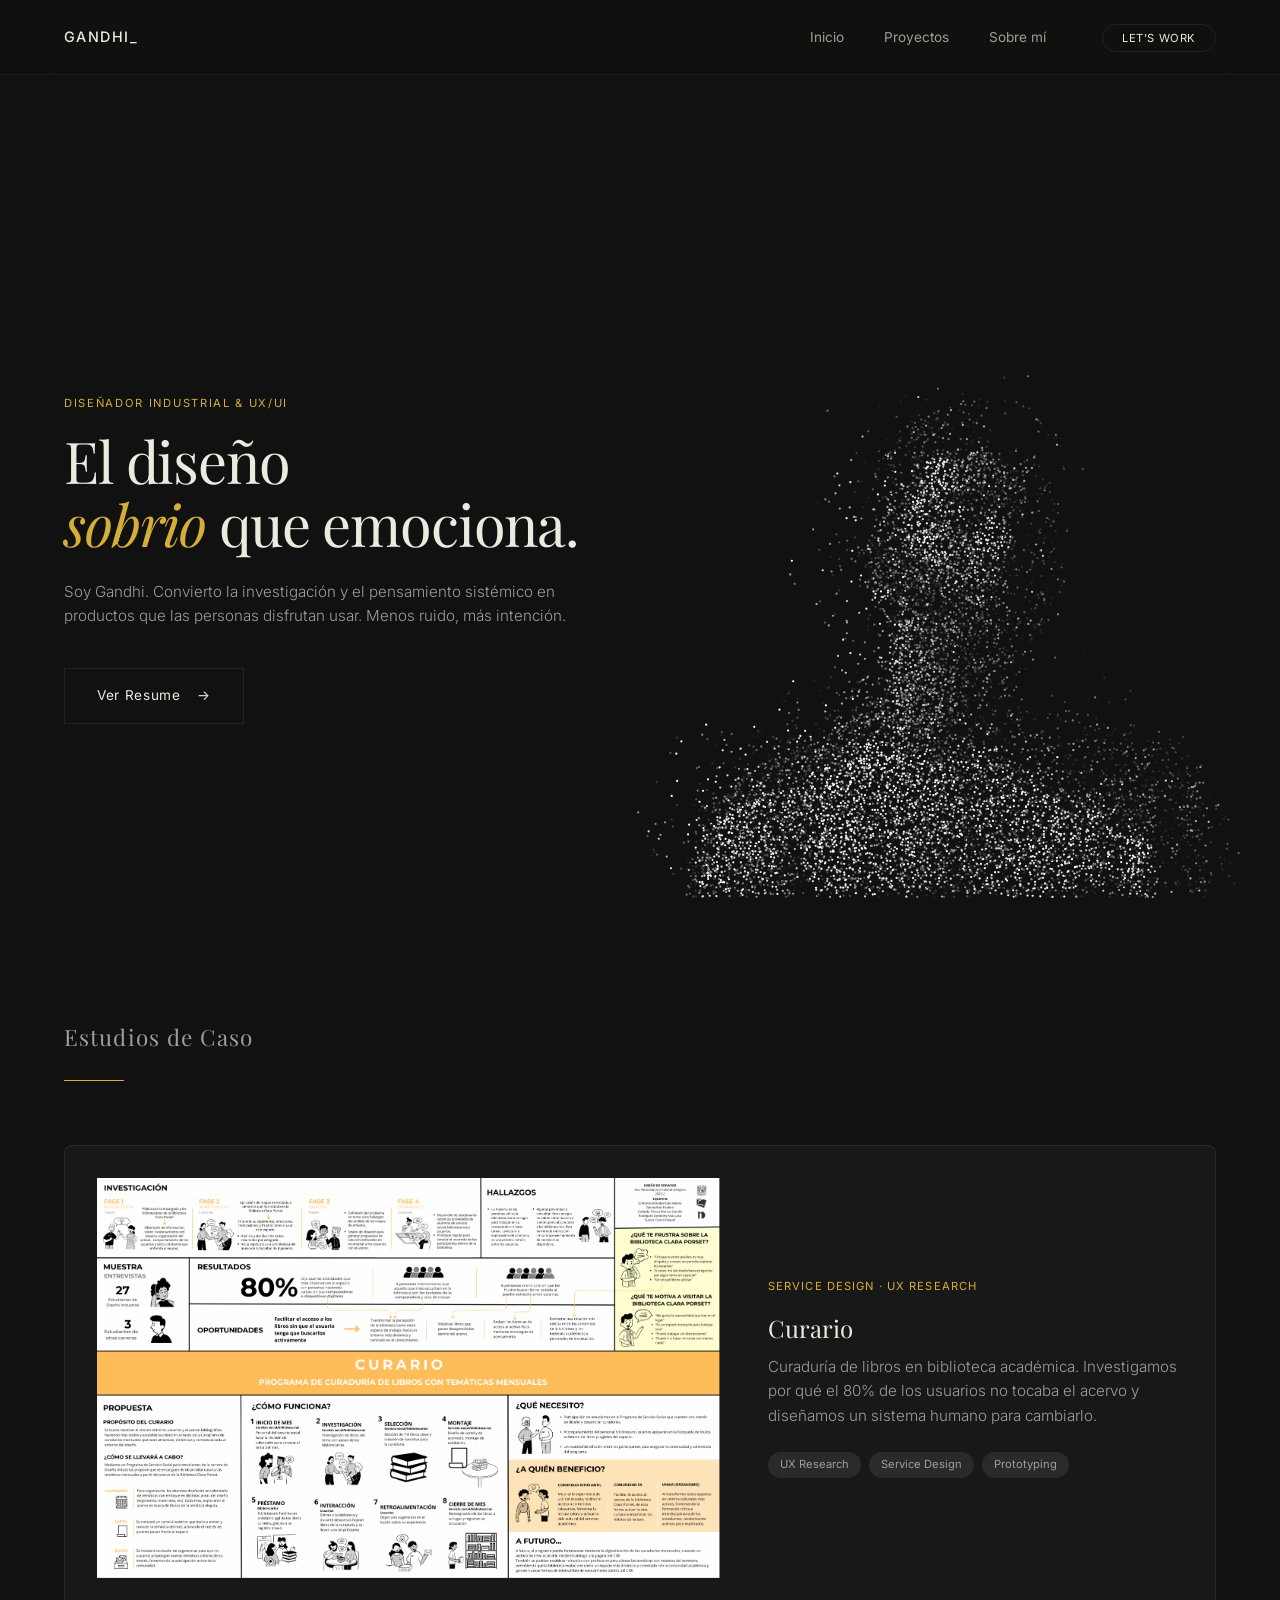
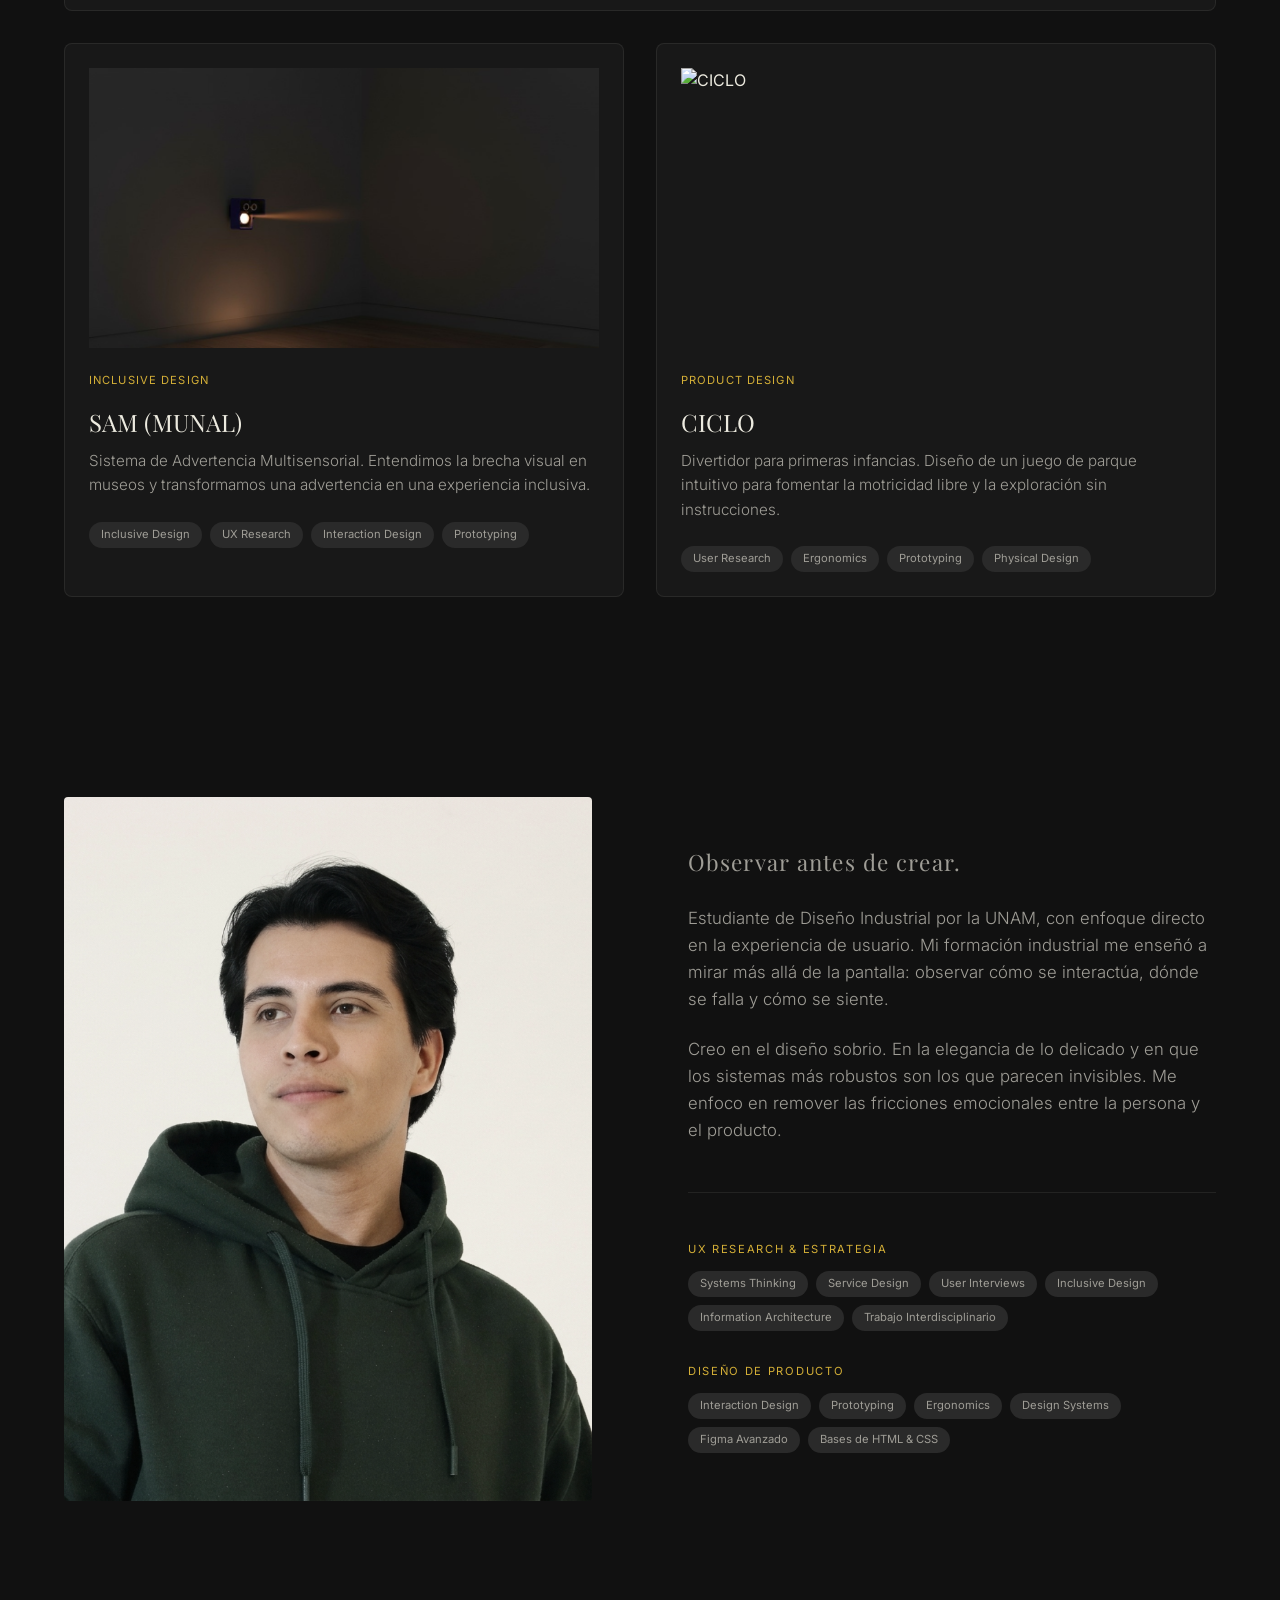
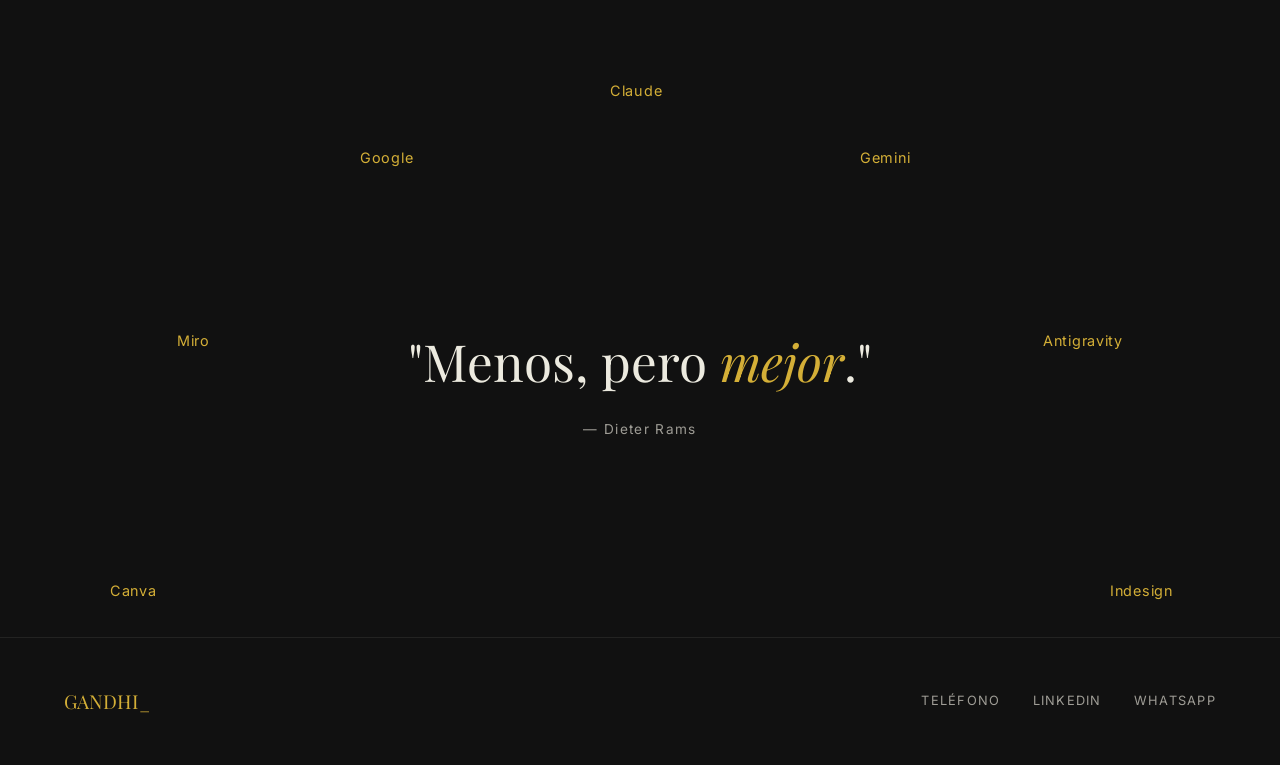
==== index.html @ 4d757a03 "Add files via upload" ====
<!DOCTYPE html>
<html lang="es">
<head>
  <meta charset="UTF-8">
  <meta name="viewport" content="width=device-width, initial-scale=1.0">
  <link rel="icon" type="image/svg+xml" href="data:image/svg+xml,%3Csvg xmlns='http://www.w3.org/2000/svg' viewBox='0 0 100 100'%3E%3Crect width='100' height='100' fill='%23111111' rx='20'/%3E%3Ctext y='70' x='50' font-family='Georgia, serif' font-size='60' font-weight='bold' fill='%23C1A066' text-anchor='middle'%3EG%3C/text%3E%3C/svg%3E">
  <title>Gandhi | UX/UI Designer</title>
  
  <!-- Tipografías: Playfair Display e Inter -->
  <link rel="preconnect" href="https://fonts.googleapis.com">
  <link rel="preconnect" href="https://fonts.gstatic.com" crossorigin>
  <link href="https://fonts.googleapis.com/css2?family=Inter:wght@300;400;500&family=Playfair+Display:ital,wght@0,400;0,600;1,400;1,600&display=swap" rel="stylesheet">
  
  <!-- Iconografías para Orbital (CDN) -->
  <link rel="stylesheet" href="https://cdn.jsdelivr.net/gh/devicons/devicon@latest/devicon.min.css">
  <link href='https://unpkg.com/boxicons@2.1.4/css/boxicons.min.css' rel='stylesheet'>
  
  <link rel="stylesheet" href="style.css">
</head>
<body>

  <!-- NAVBAR GLASSMORPHISM -->
  <nav class="glass-nav observer-item fade-in">
    <a href="#" class="logo">GANDHI_</a>
    <div class="menu-toggle" id="mobile-menu">
      <span class="bar"></span>
      <span class="bar"></span>
      <span class="bar"></span>
    </div>
    <ul class="nav-links">
      <li><a href="#inicio">Inicio</a></li>
      <li><a href="#proyectos">Proyectos</a></li>
      <li><a href="#sobre-mi">Sobre mí</a></li>
      <li><a href="contacto.html" class="nav-cta">Let's Work</a></li>
    </ul>
  </nav>

  <!-- HERO SECTION -->
  <section id="inicio" class="hero section-padding">
    <div class="hero-content observer-item fade-in-up">
      <span class="eyebrow">DISEÑADOR INDUSTRIAL & UX/UI</span>
      <h1 class="serif-title">El diseño <br><span class="italic">sobrio</span> que emociona.</h1>
      <p class="hero-desc">Soy Gandhi. Convierto la investigación y el pensamiento sistémico en productos que las personas disfrutan usar. Menos ruido, más intención.</p>
      <a href="https://drive.google.com/file/d/1Mp7B-TnfG2ky7iY8S44y3z_m2OsTeANK/view?usp=sharing" target="_blank" class="btn-elegant">
        Ver Resume
        <span class="arrow">→</span>
      </a>
    </div>
    <canvas id="particle-canvas" class="portrait-real" data-src="img/hero-portrait.png" aria-label="Retrato Interactivo Gandhi"></canvas>
    <div class="hero-image observer-item fade-in">
      <!-- Reservamos el espacio para el layout, pero el canvas ahora es absoluto -->
    </div>
  </section>

  <!-- PROYECTOS SECTION -->
  <section id="proyectos" class="proyectos section-padding">
    <div class="section-header observer-item fade-in-up">
      <h2 class="serif-subtitle">Estudios de Caso</h2>
      <div class="line-divider"></div>
    </div>
    
    <div class="grid">
      <!-- CURARIO -->
      <a href="curario.html" class="card card-featured observer-item fade-in-up">
        <div class="card-image">
          <img src="img/Curario.png" alt="Curario">
        </div>
        <div class="card-content">
          <span class="card-category">Service Design · UX Research</span>
          <h3 class="serif-card-title">Curario</h3>
          <p>Curaduría de libros en biblioteca académica. Investigamos por qué el 80% de los usuarios no tocaba el acervo y diseñamos un sistema humano para cambiarlo.</p>
          <div class="tags">
            <span class="tag">UX Research</span>
            <span class="tag">Service Design</span>
            <span class="tag">Prototyping</span>
          </div>
        </div>
      </a>

      <!-- SAM -->
      <a href="sam.html" class="card observer-item fade-in-up">
        <div class="card-image">
          <img src="img/SAM.jpg" alt="SAM">
        </div>
        <div class="card-content">
          <span class="card-category">Inclusive Design</span>
          <h3 class="serif-card-title">SAM (MUNAL)</h3>
          <p>Sistema de Advertencia Multisensorial. Entendimos la brecha visual en museos y transformamos una advertencia en una experiencia inclusiva.</p>
          <div class="tags">
            <span class="tag">Inclusive Design</span>
            <span class="tag">UX Research</span>
            <span class="tag">Interaction Design</span>
            <span class="tag">Prototyping</span>
          </div>
        </div>
      </a>

      <!-- CICLO -->
      <a href="ciclo.html" class="card observer-item fade-in-up">
        <div class="card-image">
          <img src="img/Ciclo.jpg" alt="CICLO">
        </div>
        <div class="card-content">
          <span class="card-category">Product Design </span>
          <h3 class="serif-card-title">CICLO</h3>
          <p>Divertidor para primeras infancias. Diseño de un juego de parque intuitivo para fomentar la motricidad libre y la exploración sin instrucciones.</p>
          <div class="tags">
            <span class="tag">User Research</span>
            <span class="tag">Ergonomics</span>
            <span class="tag">Prototyping</span>
            <span class="tag">Physical Design</span>
          </div>
        </div>
      </a>
    </div>
  </section>

  <!-- SOBRE MÍ SECTION -->
  <section id="sobre-mi" class="sobre-mi section-padding">
    <div class="sobre-mi-inner">
      <div class="sobre-mi-image observer-item fade-in">
        <img src="img/Gandhi-About.png" alt="Gandhi" class="portrait-about">
      </div>
      <div class="sobre-mi-content observer-item fade-in-up">
        <h2 class="serif-subtitle">Observar antes de crear.</h2>
        <p>Estudiante de Diseño Industrial por la UNAM, con enfoque directo en la experiencia de usuario. Mi formación industrial me enseñó a mirar más allá de la pantalla: observar cómo se interactúa, dónde se falla y cómo se siente.</p>
        <p>Creo en el diseño sobrio. En la elegancia de lo delicado y en que los sistemas más robustos son los que parecen invisibles. Me enfoco en remover las fricciones emocionales entre la persona y el producto.</p>
        
        <div class="skills-grid">
          <div class="skill-category">
            <span class="eyebrow">UX Research & Estrategia</span>
            <div class="sobre-mi-tags">
              <span class="tag">Systems Thinking</span>
              <span class="tag">Service Design</span>
              <span class="tag">User Interviews</span>
              <span class="tag">Inclusive Design</span>
              <span class="tag">Information Architecture</span>
              <span class="tag">Trabajo Interdisciplinario</span>
            </div>
          </div>
          <div class="skill-category">
            <span class="eyebrow">Diseño de Producto</span>
            <div class="sobre-mi-tags">
              <span class="tag">Interaction Design</span>
              <span class="tag">Prototyping</span>
              <span class="tag">Ergonomics</span>
              <span class="tag">Design Systems</span>
              <span class="tag">Figma Avanzado</span>
              <span class="tag">Bases de HTML & CSS</span>
            </div>
          </div>
        </div>
      </div>
    </div>
  </section>

  <!-- ORBITAL & QUOTE SECTION -->
  <section class="orbital-section section-padding observer-item fade-in">
    <div class="orbital-container">
      <h2 class="serif-quote">"Menos, pero <span class="italic">mejor</span>."</h2>
      <span class="quote-author">— Dieter Rams</span>
      
      <!-- Icons Orbiting (Símbolos minimalistas) -->
      <!-- Floating Skills -->
      <div class="orbit">
        <div class="software-icon icon-1"><span>Indesign</span></div>
        <div class="software-icon icon-2"><span>Photoshop</span></div>
        <div class="software-icon icon-3"><span>Illustrator</span></div>
        <div class="software-icon icon-4"><span>Solidworks</span></div>
        <div class="software-icon icon-5"><span>Figma</span></div>
        <div class="software-icon icon-6"><span>FigJam</span></div>
        <div class="software-icon icon-7"><span>Canva</span></div>
        <div class="software-icon icon-8"><span>Miro</span></div>
        <div class="software-icon icon-9"><span>Google</span></div>
        <div class="software-icon icon-10"><span>Claude</span></div>
        <div class="software-icon icon-11"><span>Gemini</span></div>
        <div class="software-icon icon-12"><span>Antigravity</span></div>
      </div>
    </div>
  </section>

  <!-- FOOTER -->
  <footer>
    <div class="footer-inner">
      <div class="footer-brand">GANDHI_</div>
      <div class="footer-links">
        <a href="tel:+527777161443">Teléfono</a>
        <a href="https://www.linkedin.com/in/gandhi-gallardo" target="_blank">LinkedIn</a>
        <a href="https://wa.me/527777161443?text=Hola" target="_blank">WhatsApp</a>
      </div>
    </div>
  </footer>

  <script src="main.js"></script>
</body>
</html>
---- style.css ----
:root {
  /* Editorial Dark/Old Money Palette */
  --bg-color: #111111; /* Grafito suave (Otro tono sugerido) para relajación visual */
  --bg-card: #181818;  /* Contraste orgánico muy bajo para tarjetas */
  --bg-nav: rgba(10, 10, 10, 0.60); /* Translucidez ajustada al nuevo fondo */
  
  --text-main: #ECEADF; /* Alabaster / Antique White */
  --text-muted: #9F9D96; /* Soft warm grey */
  --accent-gold: #D4AF37; /* Muted Champagne Gold */
  
  --border-delicate: rgba(236, 234, 223, 0.08);

  /* Typography */
  --font-serif: 'Playfair Display', serif;
  --font-sans: 'Inter', sans-serif;
}

* {
  margin: 0;
  padding: 0;
  box-sizing: border-box;
}

html {
  scroll-behavior: smooth;
}

body {
  font-family: var(--font-sans);
  background-color: var(--bg-color);
  color: var(--text-main);
  line-height: 1.6;
  -webkit-font-smoothing: antialiased;
  -moz-osx-font-smoothing: grayscale;
  overflow-x: hidden; /* Evita expansiones no deseadas en móvil */
}

/* Typography Utilities */
.serif-title {
  font-family: var(--font-serif);
  font-size: clamp(2.2rem, 4.5vw, 3.8rem); /* Texto más recatado y sutil */
  font-weight: 400;
  line-height: 1.1;
  letter-spacing: -0.02em;
}

.serif-subtitle {
  font-family: var(--font-serif);
  font-size: clamp(1rem, 2vw, 1.4rem); /* Ultra sutil para no robar atención */
  font-weight: 400;
  letter-spacing: 0.05em;
  color: var(--text-muted); /* Para hacerlo más sobrio y delicado */
  margin-bottom: 1.5rem;
}

.serif-card-title {
  font-family: var(--font-serif);
  font-size: 1.5rem;
  font-weight: 400;
  margin-bottom: 0.5rem;
}

.italic {
  font-style: italic;
  color: var(--accent-gold);
}

.eyebrow {
  display: block;
  font-family: var(--font-sans);
  font-size: 0.7rem;
  text-transform: uppercase;
  letter-spacing: 0.15em;
  color: var(--accent-gold);
  margin-bottom: 1rem;
}

/* Navbar */
.glass-nav {
  position: fixed;
  top: 0;
  width: 100%;
  padding: 1.5rem 4rem;
  display: flex;
  justify-content: space-between;
  align-items: center;
  background: rgba(17, 16, 15, 0.15); /* Aún más transparente para forzar al blur a hacer el peso visual */
  backdrop-filter: blur(36px) saturate(180%); /* Blur extremo estilo Apple Vision Glass */
  -webkit-backdrop-filter: blur(36px) saturate(180%);
  border-bottom: 1px solid rgba(255, 255, 255, 0.05); /* Borde sutil brillante tipo cristal */
  box-shadow: 0 4px 30px rgba(0, 0, 0, 0.5); /* Sombra difusa para separar el cristal del fondo */
  z-index: 1000;
  transition: all 0.3s ease;
}

.logo {
  text-decoration: none;
  color: var(--text-main);
  font-weight: 500;
  letter-spacing: 0.1em;
  font-size: 0.9rem;
}

.nav-links {
  list-style: none;
  display: flex;
  gap: 2.5rem;
  align-items: center;
}

.nav-links a {
  text-decoration: none;
  color: var(--text-muted);
  font-size: 0.85rem;
  transition: color 0.3s ease;
}

.nav-links a:hover {
  color: var(--text-main);
}

.nav-cta {
  padding: 0.4rem 1.2rem;
  border: 1px solid var(--border-delicate);
  border-radius: 100px;
  text-transform: uppercase;
  letter-spacing: 0.05em;
  font-size: 0.7rem !important;
  color: var(--text-main) !important;
  transition: all 0.3s ease;
  margin-left: 1rem;
}

.nav-cta:hover {
  background: var(--text-main);
  color: var(--bg-color) !important;
}

/* Mobile Menu Toggle */
.menu-toggle {
  display: none;
  flex-direction: column;
  cursor: pointer;
  gap: 5px;
  z-index: 1001;
}
.menu-toggle .bar {
  width: 25px;
  height: 2px;
  background-color: var(--text-main);
  transition: all 0.3s cubic-bezier(0.16, 1, 0.3, 1);
}

/* Sections */
.section-padding {
  padding: 120px 4rem 80px 4rem;
  max-width: 1400px;
  margin: 0 auto;
}

/* Hero */
.hero {
  position: relative;
  overflow: visible; /* Permitimos que las partículas "salgan" de la sección si es necesario */
  height: 100vh;
  display: flex;
  align-items: flex-end; /* Baja todo el contenido a la base de la pantalla */
  justify-content: space-between;
  gap: 4rem;
}

/* Sin haz de luz al requerirse todo en negro */

.hero-content {
  flex: 1;
  max-width: 600px;
  position: relative;
  z-index: 2;
  padding-bottom: 6rem; /* Margen para despregar el texto del piso */
}

.hero-desc {
  font-size: 0.95rem; /* Descripción más sutil */
  color: var(--text-muted);
  margin: 1.5rem 0 2.5rem 0;
  font-weight: 300;
}

.hero-image {
  flex: 1;
  position: relative;
  height: 90vh; /* 10% más grande */
  max-width: 660px; /* Incremento para mayor protagonismo */
  z-index: 2;
  align-self: flex-end; /* Anclado a la base de la pantalla */
}

.hero-image img {
  width: 100%;
  height: 100%;
  object-fit: cover;
  object-position: bottom center; /* La base de la imagen al ras del contenedor */
  border-radius: 4px;
}

.glow-effect {
  display: none; /* Destello eliminado a petición de Gandhi */
}

/* Button */
.btn-elegant {
  display: inline-flex;
  align-items: center;
  gap: 1rem;
  padding: 1rem 2rem;
  border: 1px solid var(--border-delicate);
  background: transparent;
  color: var(--text-main);
  text-decoration: none;
  font-size: 0.85rem;
  letter-spacing: 0.05em;
  transition: all 0.4s ease;
}

.btn-elegant:hover {
  border-color: var(--accent-gold);
  background: rgba(212, 175, 55, 0.05); /* very soft gold */
}

.btn-elegant .arrow {
  transition: transform 0.3s ease;
}

.btn-elegant:hover .arrow {
  transform: translateX(5px);
}

/* Image Placeholders */
.image-placeholder {
  width: 100%;
  aspect-ratio: 3/4;
  background: rgba(255, 255, 255, 0.02);
  border: 1px dashed rgba(212, 175, 55, 0.4); /* Delicate gold border */
  border-radius: 4px;
  display: flex;
  align-items: center;
  justify-content: center;
  color: var(--text-muted);
  font-size: 0.75rem;
  text-transform: uppercase;
  letter-spacing: 0.1em;
  text-align: center;
  padding: 1rem;
}

/* Portrait Image Styles & Cinematic Animation */
.portrait-real {
  position: absolute;
  top: 0;
  left: 0;
  width: 100%;
  height: 100%;
  object-fit: contain;
  border-radius: 0;
  display: block;
  mix-blend-mode: screen; /* CRÍTICO: Elimina el fondo negro */
  z-index: 1; /* Por detrás del texto (hero-content tiene z-index 2) */
  pointer-events: auto; /* Para que siga recibiendo el mouse */
}

@keyframes portraitBreathe {
  0% { transform: scale(1); filter: contrast(1) brightness(1); }
  100% { transform: scale(1.03); filter: contrast(1.05) brightness(0.95); }
}

/* Projects */
.section-header {
  margin-bottom: 4rem;
}

.line-divider {
  width: 60px;
  height: 1px;
  background: var(--accent-gold);
  margin-top: 1rem;
}

.grid {
  display: grid;
  grid-template-columns: repeat(2, 1fr);
  gap: 2rem;
}

.card {
  text-decoration: none;
  color: inherit;
  background: var(--bg-card);
  border: 1px solid var(--border-delicate);
  border-radius: 8px; /* Esquinas sutilmente redondeadas */
  padding: 1.5rem;
  transition: all 0.5s cubic-bezier(0.16, 1, 0.3, 1);
  display: flex;
  flex-direction: column;
}

.card:hover {
  transform: translateY(-8px);
  border-color: rgba(236, 234, 223, 0.2);
  box-shadow: 0 20px 40px rgba(0, 0, 0, 0.4);
}

.card-featured {
  grid-column: 1 / -1;
  flex-direction: row;
  align-items: center;
  gap: 3rem;
  padding: 2rem;
}

.card-image {
  width: 100%;
  height: 280px;
  overflow: hidden;
}

.card-featured .card-image {
  width: 60%;
  height: 400px;
}

.card-image img {
  width: 100%;
  height: 100%;
  object-fit: cover;
  transition: transform 0.8s ease;
}

.card:hover .card-image img {
  transform: scale(1.05);
}

.card-content {
  padding-top: 1.5rem;
}

.card-featured .card-content {
  padding-top: 0;
  width: 40%;
}

.card-category {
  font-size: 0.7rem;
  text-transform: uppercase;
  letter-spacing: 0.1em;
  color: var(--accent-gold); /* Título superior en amarillo */
  display: block;
  margin-bottom: 0.8rem;
}

.card-content p {
  color: var(--text-muted);
  font-size: 0.95rem;
  margin-bottom: 1.5rem;
  font-weight: 300;
}

.tags {
  display: flex;
  flex-wrap: wrap; /* CRÍTICO: Permite que las etiquetas se apilen si no caben en la pantalla de celular */
  gap: 0.5rem;
}

.tag {
  font-size: 0.7rem;
  padding: 4px 12px;
  background-color: #2a2a2a;
  color: #9F9D96;
  border-radius: 20px;
  border: none;
}

/* About me */
.sobre-mi-inner {
  display: grid;
  grid-template-columns: 1fr 1fr;
  gap: 6rem;
  align-items: center;
}

.sobre-mi-image {
  aspect-ratio: 3/4;
  overflow: hidden;
  border-radius: 4px;
}

.sobre-mi-image img {
  width: 100%;
  height: 100%;
  object-fit: cover;
  filter: grayscale(30%);
}

.sobre-mi-content p {
  color: var(--text-muted);
  font-size: 1.05rem;
  margin-bottom: 1.5rem;
  font-weight: 300;
}

.skills-grid {
  display: grid;
  grid-template-columns: 1fr;
  gap: 2rem;
  margin-top: 3rem;
  padding-top: 3rem;
  border-top: 1px solid var(--border-delicate);
}

/* Orbital */
.orbital-section {
  text-align: center;
  padding-top: 8rem;
  padding-bottom: 8rem; /* Recuperamos el espacio nativo */
  overflow: hidden; /* Evitamos cruces extraños extra para un look más limpio */
  position: relative;
}

.orbital-container {
  position: relative;
  height: 400px;
  display: flex;
  flex-direction: column;
  align-items: center;
  justify-content: center;
}

.serif-quote {
  font-family: var(--font-serif);
  font-size: clamp(2rem, 4vw, 3.5rem); /* Reducción táctica del tamaño de fuente */
  font-weight: 400;
  z-index: 10;
  margin-top: 9rem; /* Hundimos la frase aún más para acercarla al halo superior de la órbita */
}

.quote-author {
  font-size: 0.85rem;
  color: var(--text-muted);
  letter-spacing: 0.1em;
  margin-top: 1rem;
}

.orbit {
  position: absolute;
  top: 120%;  /* Círculo profundamente enterrado hacia abajo */
  left: 50%;
  width: 1000px; /* Tamaño expandido, radio de 500px */
  height: 1000px;
  transform: translate(-50%, -50%);
  border-radius: 50%;
  border: none; /* Quitamos la línea punteada para dar el efecto etéreo */
  animation: rotate 60s linear infinite;
  z-index: 1;
}

.software-icon {
  position: absolute;
  top: 50%;
  left: 50%;
  /* Eliminamos width, height, background y border */
  margin: -10px 0 0 -30px; /* Alineación del centro de los textos */
  display: flex;
  align-items: center;
  justify-content: center;
  font-family: var(--font-sans);
  font-size: 0.9rem; /* Letra delicada pero legible */
  font-weight: 400;
  letter-spacing: 0.05em;
  color: var(--accent-gold); /* Mantenemos el dorado "old money" */
  white-space: nowrap; /* Evita que los nombres largos se partan a dos líneas */
}

.software-icon span {
  display: block;
  animation: counter-rotate 60s linear infinite;
}

/* Position texts around circle (radio 500px) */
.icon-1 { transform: rotate(0deg) translate(500px) rotate(0deg); }
.icon-2 { transform: rotate(30deg) translate(500px) rotate(-30deg); }
.icon-3 { transform: rotate(60deg) translate(500px) rotate(-60deg); }
.icon-4 { transform: rotate(90deg) translate(500px) rotate(-90deg); }
.icon-5 { transform: rotate(120deg) translate(500px) rotate(-120deg); }
.icon-6 { transform: rotate(150deg) translate(500px) rotate(-150deg); }
.icon-7 { transform: rotate(180deg) translate(500px) rotate(-180deg); }
.icon-8 { transform: rotate(210deg) translate(500px) rotate(-210deg); }
.icon-9 { transform: rotate(240deg) translate(500px) rotate(-240deg); }
.icon-10 { transform: rotate(270deg) translate(500px) rotate(-270deg); }
.icon-11 { transform: rotate(300deg) translate(500px) rotate(-300deg); }
.icon-12 { transform: rotate(330deg) translate(500px) rotate(-330deg); }

@keyframes rotate {
  100% { transform: translate(-50%, -50%) rotate(360deg); }
}

@keyframes counter-rotate {
  100% { transform: rotate(-360deg); }
}

/* Footer */
footer {
  position: relative;
  z-index: 10;
  background: var(--bg-color); /* Fondo sólido asegurado para opacar la parte inferior de la órbita */
  border-top: 1px solid var(--border-delicate);
  padding: 3rem 4rem;
}

.footer-inner {
  display: flex;
  justify-content: space-between;
  align-items: center;
  max-width: 1400px;
  margin: 0 auto;
}

.footer-brand {
  font-family: var(--font-serif);
  font-size: 1.2rem;
  color: var(--accent-gold);
}

.footer-links {
  display: flex;
  gap: 2rem;
}

.footer-links a {
  text-decoration: none;
  font-size: 0.8rem;
  color: var(--text-muted);
  text-transform: uppercase;
  letter-spacing: 0.1em;
  transition: color 0.3s ease;
}

.footer-links a:hover {
  color: var(--text-main);
}

/* Animations (Intersection Observer) */
.observer-item {
  opacity: 0;
  transition: opacity 1s ease, transform 1s ease;
}

.fade-in {
  transform: translateY(0);
}

.fade-in-up {
  transform: translateY(30px);
}

.observer-item.visible {
  opacity: 1;
  transform: translateY(0);
}

/* Responsive */
@media (max-width: 900px) {
  .hero { flex-direction: column; justify-content: flex-start; align-items: flex-start; text-align: left; gap: 2rem; padding-top: 100px; }
  .hero-content { margin: 0; width: 100%; }
  .hero-image { max-width: 220px; margin: 0; width: 100%; display: block; align-self: flex-start; }
  .grid { grid-template-columns: 1fr; }
  .card-featured { flex-direction: column; }
  .card-featured .card-image, .card-featured .card-content { width: 100%; }
  .sobre-mi-inner { grid-template-columns: 1fr; gap: 3rem; text-align: left; justify-items: flex-start; }
  .sobre-mi-content { margin: 0; width: 100%; }
  .sobre-mi-image { max-width: 220px; margin: 0; width: 100%; display: block; align-self: flex-start; }
  .orbital-section { overflow: hidden; padding: 100px 0; }
  .orbit { width: 220px; height: 220px; top: 50%; } /* Radios a 110px en móvil */
  .software-icon { font-size: 0.65rem; }
  .icon-1 { transform: rotate(0deg) translate(130px) rotate(0deg); }
  .icon-2 { transform: rotate(30deg) translate(130px) rotate(-30deg); }
  .icon-3 { transform: rotate(60deg) translate(130px) rotate(-60deg); }
  .icon-4 { transform: rotate(90deg) translate(130px) rotate(-90deg); }
  .icon-5 { transform: rotate(120deg) translate(130px) rotate(-120deg); }
  .icon-6 { transform: rotate(150deg) translate(130px) rotate(-150deg); }
  .icon-7 { transform: rotate(180deg) translate(130px) rotate(-180deg); }
  .icon-8 { transform: rotate(210deg) translate(130px) rotate(-210deg); }
  .icon-9 { transform: rotate(240deg) translate(130px) rotate(-240deg); }
  .icon-10 { transform: rotate(270deg) translate(130px) rotate(-270deg); }
  .icon-11 { transform: rotate(300deg) translate(130px) rotate(-300deg); }
  .icon-12 { transform: rotate(330deg) translate(130px) rotate(-330deg); }
  
  footer { padding: 3rem 2rem; }
  .footer-inner { flex-direction: column; gap: 2rem; text-align: center; justify-content: center; }
  .footer-links { flex-wrap: wrap; justify-content: center; gap: 1.5rem; }
  .section-padding { padding: 100px 2rem 60px 2rem; }
  .glass-nav { padding: 1rem 2rem; }
}

.sobre-mi-tags {
  display: flex;
  flex-wrap: wrap;
  gap: 8px;
  margin-top: 12px;
}

.skills-grid {
  display: grid;
  grid-template-columns: 1fr;
  gap: 2rem;
  margin-top: 3rem;
  padding-top: 3rem;
  border-top: 1px solid var(--border-delicate);
}

.skill-category .eyebrow {
  margin-bottom: 0.5rem;
}

/* User Flow Diagram */
.user-flow {
  display: flex;
  align-items: center;
  justify-content: space-between;
  margin: 2rem 0 3rem 0;
  padding: 2.5rem;
  background: var(--bg-card);
  border: 1px solid var(--border-delicate);
  border-radius: 8px;
  overflow-x: auto;
}
.flow-step {
  display: flex;
  flex-direction: column;
  align-items: center;
  text-align: center;
  max-width: 120px;
  gap: 1rem;
}
.flow-icon {
  width: 50px;
  height: 50px;
  border-radius: 50%;
  background: var(--bg-color);
  border: 1px solid var(--border-delicate);
  display: flex;
  align-items: center;
  justify-content: center;
  font-size: 1.5rem;
  color: var(--text-main);
  transition: all 0.3s ease;
}
.flow-step.friction .flow-icon {
  color: #ff6b6b;
  border-color: rgba(255, 107, 107, 0.3);
}
.flow-step.solution .flow-icon {
  color: var(--accent-gold);
  border-color: rgba(212, 175, 55, 0.3);
}
.flow-step.goal .flow-icon {
  color: #51cf66;
  border-color: rgba(81, 207, 102, 0.3);
}
.flow-text {
  font-size: 0.8rem;
  color: var(--text-muted);
  line-height: 1.4;
}
.flow-arrow {
  color: var(--text-muted);
  font-size: 1.5rem;
  opacity: 0.5;
}

/* Article Images */
.article-image {
  margin: 3.5rem auto; 
  border-radius: 6px;
  overflow: hidden;
  border: 1px solid rgba(236, 234, 223, 0.1);
  max-width: 260px; /* Fotos mucho más pequeñas, puramente apoyo visual */
  box-shadow: 0 10px 30px rgba(0,0,0,0.5); 
  transition: transform 0.6s cubic-bezier(0.16, 1, 0.3, 1);
  position: relative;
  z-index: 10;
  background-color: var(--bg-card);
}
.article-image:hover {
  transform: translateY(-8px) scale(1.02);
  z-index: 20;
}

/* Marginalia / Floating Polaroids Layout */
.article-image.pull-left {
  float: left;
  margin: 1.5rem 4rem 2rem -7rem; /* Aire adicional entre texto y foto */
  transform: rotate(-2deg);
}
.article-image.pull-left:hover {
  transform: translateY(-12px) scale(1.15) rotate(0deg); 
}
.article-image.pull-right {
  float: right;
  margin: 1.5rem -7rem 2rem 4rem; /* Aire adicional entre texto y foto */
  transform: rotate(2deg);
}
.article-image.pull-right:hover {
  transform: translateY(-12px) scale(1.15) rotate(0deg);
}

/* Clases Magnéticas Polaroids */
.tilt-left {
  transform: rotate(-3deg) !important;
}
.tilt-left:hover {
  transform: translateY(-12px) scale(1.15) rotate(0deg) !important;
  z-index: 20;
}
.tilt-right {
  transform: rotate(3deg) !important;
}
.tilt-right:hover {
  transform: translateY(-12px) scale(1.15) rotate(0deg) !important;
  z-index: 20;
}

.article-image img {
  width: 100%;
  height: auto;
  display: block;
  object-fit: cover;
  filter: brightness(0.85) contrast(1.05) grayscale(15%); /* Filtro sutil: elimina el café, sólo baja luminosidad un 15% para que no sean un reflector blanco */
  transition: filter 0.6s cubic-bezier(0.16, 1, 0.3, 1);
}
.article-image:hover img {
  filter: brightness(1) contrast(1.0) sepia(0%) grayscale(0%); /* Revelado brillante a todo color cuando haces hover */
}
.article-image figcaption {
  background: var(--bg-card);
  padding: 1rem;
  font-size: 0.8rem;
  color: var(--text-muted);
  text-align: center;
  border-top: 1px solid var(--border-delicate);
}
.article-image.two-images {
  display: grid;
  grid-template-columns: 1fr 1fr;
  gap: 1.5rem;
  border: none;
  max-width: 700px; /* Límite para pares */
  margin: 4rem auto;
  box-shadow: none;
  transition: none;
}
.article-image.two-images:hover {
  transform: none; /* Las dobles se quedan estáticas en su grid principal... */
}
.article-image.two-images img {
  border: 1px solid rgba(236, 234, 223, 0.1);
  border-radius: 6px;
  box-shadow: 0 10px 30px rgba(0,0,0,0.5);
  transition: transform 0.6s cubic-bezier(0.16, 1, 0.3, 1), filter 0.6s ease;
  filter: brightness(0.85) contrast(1.05) grayscale(15%);
}
.article-image.two-images img:hover {
  filter: brightness(1) contrast(1.0) sepia(0%) grayscale(0%);
  position: relative; z-index: 20;
}

/* Custom Text Formatting */
.spacer-extra {
  margin-bottom: 2.2rem !important; /* Compactado levemente para no romper bloques de pensamiento */
}

.highlight-gold {
  color: var(--accent-gold);
  font-weight: 500;
}

.numbered-list {
  counter-reset: custom-counter;
  list-style: none;
  padding: 0;
  margin: 4rem 0;
}
.numbered-list li {
  position: relative;
  padding-left: 4rem;
  margin-bottom: 2.5rem;
  color: var(--text-muted);
  font-size: 1.05rem;
  line-height: 1.7;
}
.numbered-list li::before {
  counter-increment: custom-counter;
  content: "0" counter(custom-counter);
  position: absolute;
  left: 0;
  top: 0;
  font-family: var(--font-serif);
  font-size: 1.6rem;
  color: var(--accent-gold);
  line-height: 1;
}

.conclusion-section {
  clear: both; /* Evita huecos masivos asegurando que limpia el flotador pasado */
  margin-top: 4rem; /* Reducido a la mitad para evitar el vacío bajo la última foto */
  padding-top: 4rem;
  border-top: 1px solid var(--border-delicate);
}

.future-box {
  background: var(--bg-card);
  border: 1px solid rgba(212, 175, 55, 0.15); /* Borde dorado súper fantasma */
  border-left: 3px solid var(--accent-gold);
  padding: 3rem;
  border-radius: 8px;
  margin-top: 4rem;
}
.future-box h3 {
  font-family: var(--font-serif);
  font-size: 1.6rem;
  color: var(--accent-gold);
  margin-bottom: 1rem;
  font-weight: 400;
}
.future-box p {
  color: var(--text-muted);
  font-size: 1rem;
  line-height: 1.7;
  margin-bottom: 0;
}

@media (max-width: 1100px) {
  .article-image.pull-left,
  .article-image.pull-right {
    float: none;
    margin: 3rem auto;
    transform: none;
    max-width: 100%;
  }
}

.compact-hero {
  min-height: 100vh;
  display: flex;
  flex-direction: column;
  justify-content: flex-end; /* Empuja todo al fondo */
  padding: 120px 4rem 40px;
  max-width: 1200px;
  margin: 0 auto;
}
.compact-hero .eyebrow,
.compact-hero .case-title,
.compact-hero .case-subtitle,
.compact-hero .case-meta-grid {
  width: 100%;
}
.compact-hero .case-title,
.compact-hero .case-subtitle,
.compact-hero .eyebrow {
  text-align: center;
}
.compact-hero .case-meta-grid {
  margin-top: auto; /* Fuerza un empuje extra si es necesario */
  margin-bottom: 0; /* Lo ancla milimétricamente al marco inferior del navegador */
}
.hero-insight {
  font-family: var(--font-serif);
  font-size: 1.3rem;
  color: var(--accent-gold);
  font-style: italic;
  max-width: 850px;
  margin: 0 auto 3rem;
  padding: 2rem;
  border: 1px solid var(--border-delicate);
  border-radius: 8px;
  background: rgba(212, 175, 55, 0.03);
}

@media (max-width: 900px) {
  .menu-toggle { display: flex; }
  .glass-nav { padding: 1rem 2rem; position: fixed; }
  
  .nav-links {
    position: absolute;
    top: 100%;
    left: 0;
    width: 100%;
    flex-direction: column;
    background: rgba(17, 17, 17, 0.98);
    backdrop-filter: blur(20px);
    -webkit-backdrop-filter: blur(20px);
    border-bottom: 1px solid var(--border-delicate);
    padding: 2.5rem 0;
    gap: 2rem;
    transform: translateY(-150%);
    opacity: 0;
    pointer-events: none;
    transition: all 0.5s cubic-bezier(0.16, 1, 0.3, 1);
  }
  .nav-links.active {
    transform: translateY(0);
    opacity: 1;
    pointer-events: auto;
  }
  .nav-links li { margin: 0; }
  
  /* Hamburger X Animation */
  .menu-toggle.is-active .bar:nth-child(1) { transform: translateY(7px) rotate(45deg); }
  .menu-toggle.is-active .bar:nth-child(2) { opacity: 0; }
  .menu-toggle.is-active .bar:nth-child(3) { transform: translateY(-7px) rotate(-45deg); }

  .user-flow { flex-direction: column; padding: 2rem; gap: 1.5rem; }
  .flow-arrow { transform: rotate(90deg); }
  .flow-step { max-width: 100%; flex-direction: row; text-align: left; }
  .article-image.two-images { grid-template-columns: 1fr; }
  
  /* Pushing Mobile Resets for Editorial View */
  .spacer-extra { margin-bottom: 2rem !important; padding-top: 1rem !important; }
  .article-body h2 { margin: 3rem 0 1.5rem !important; }
  .article-diagram { margin: 2rem 0 !important; }
  .insight-quote { margin: 2rem 0 !important; font-size: 1.3rem !important; padding-left: 1.5rem !important; }
  
  .article-image.pull-left,
  .article-image.pull-right,
  .article-image {
    max-width: 100% !important;
    width: 100% !important;
    margin: 2.5rem auto !important;
    float: none !important;
    transform: none !important;
    display: block !important;
  }
}
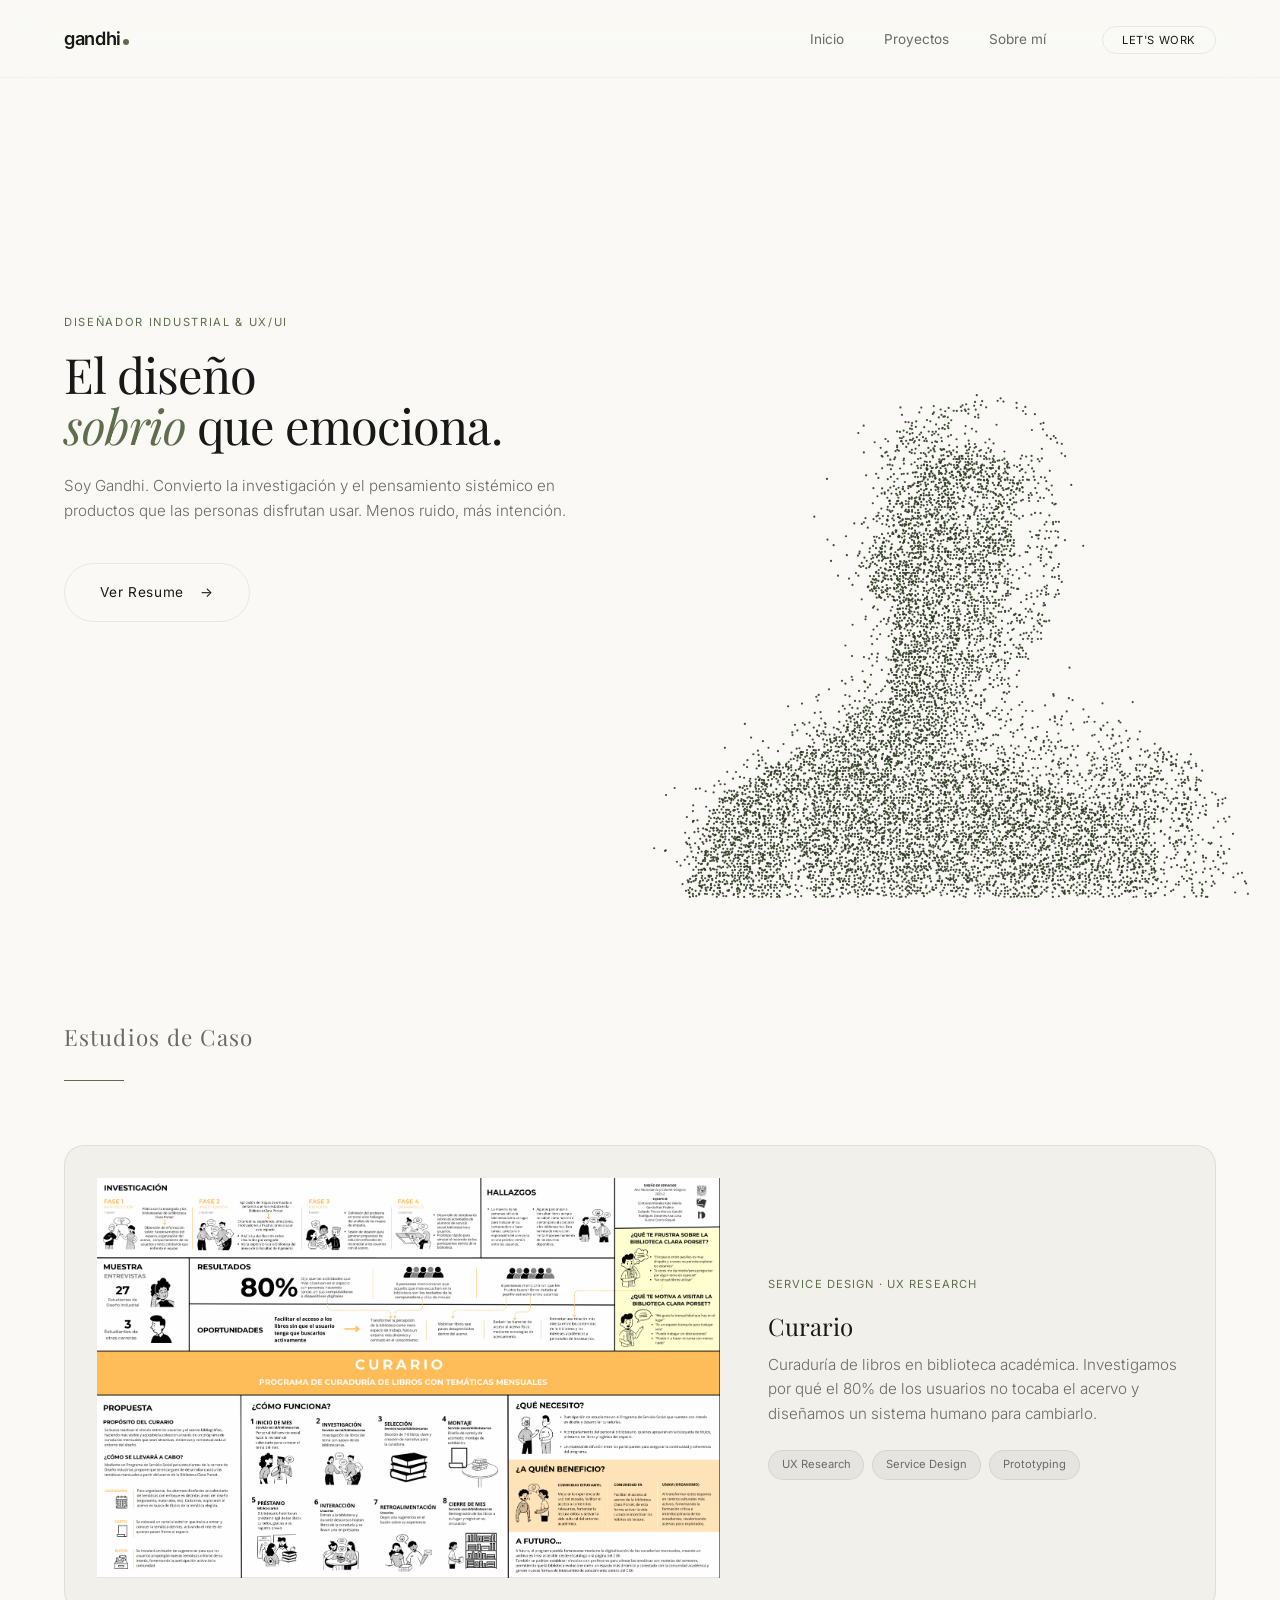
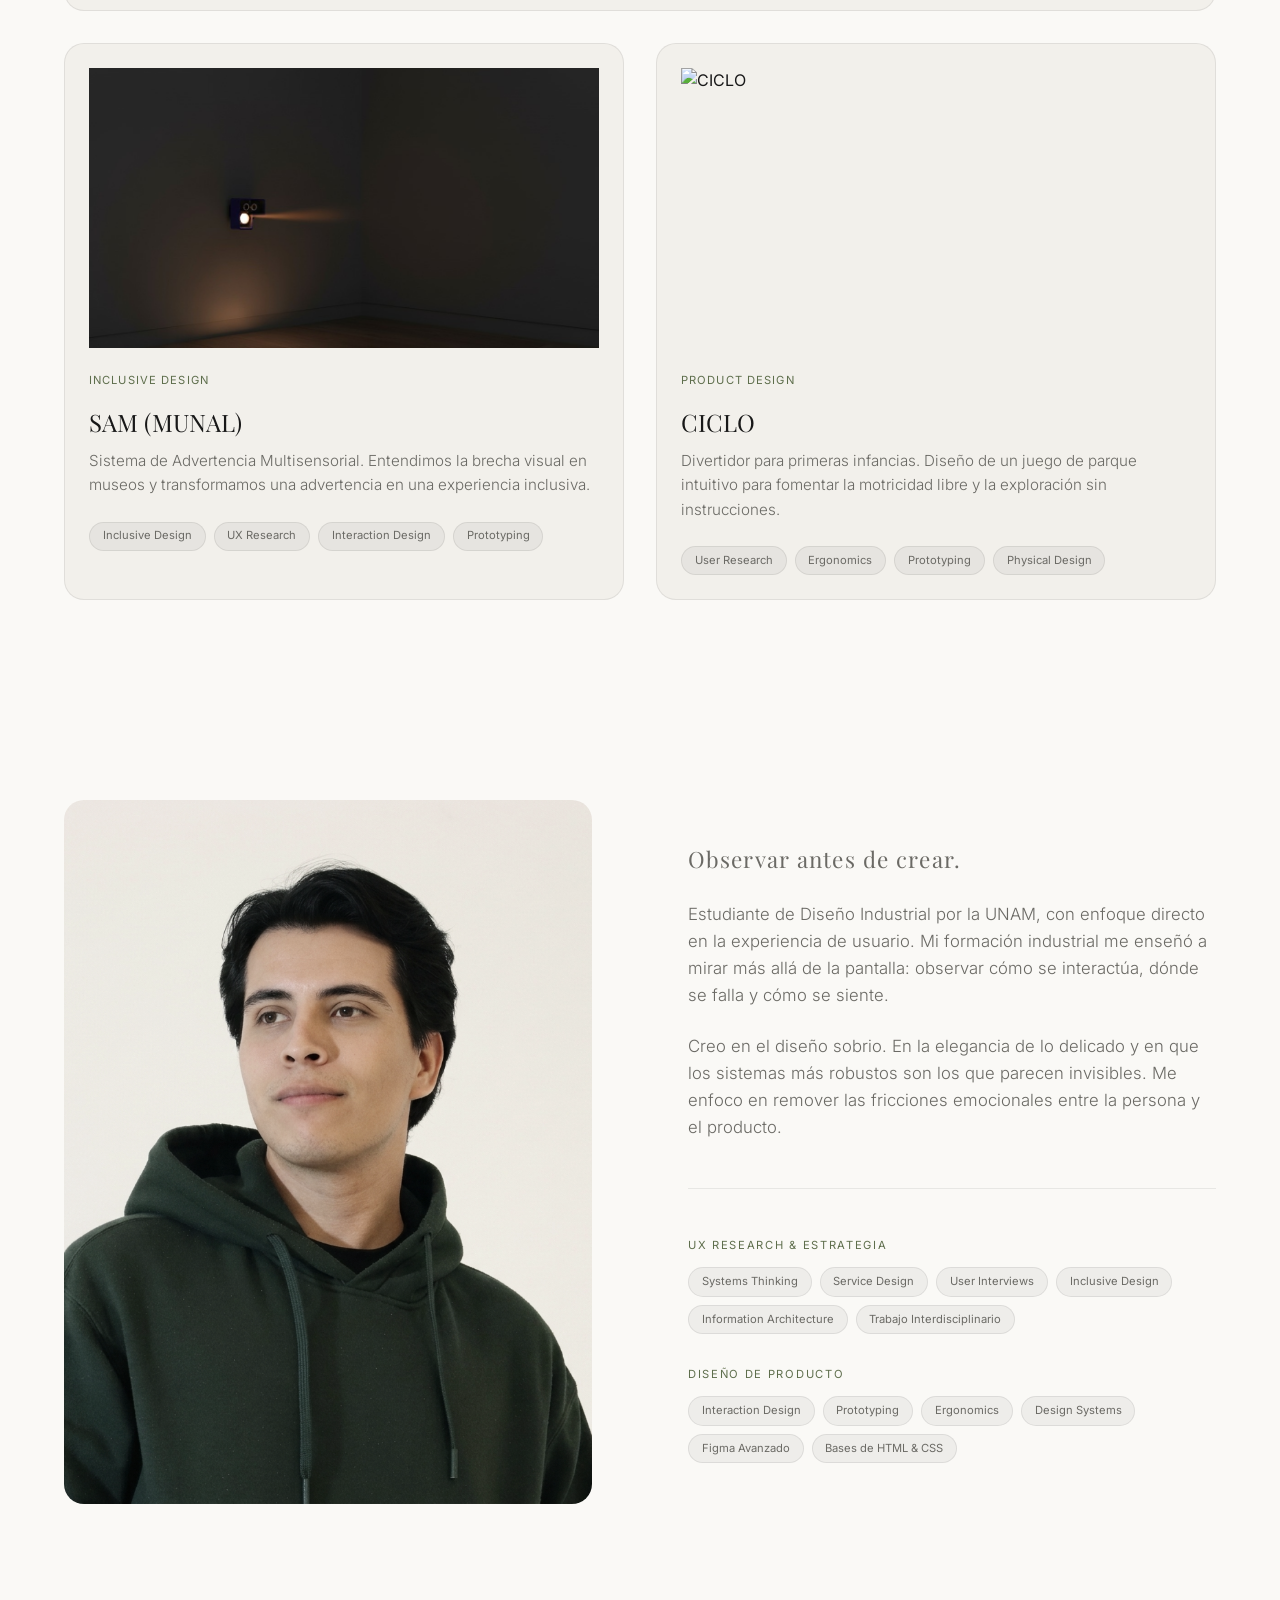
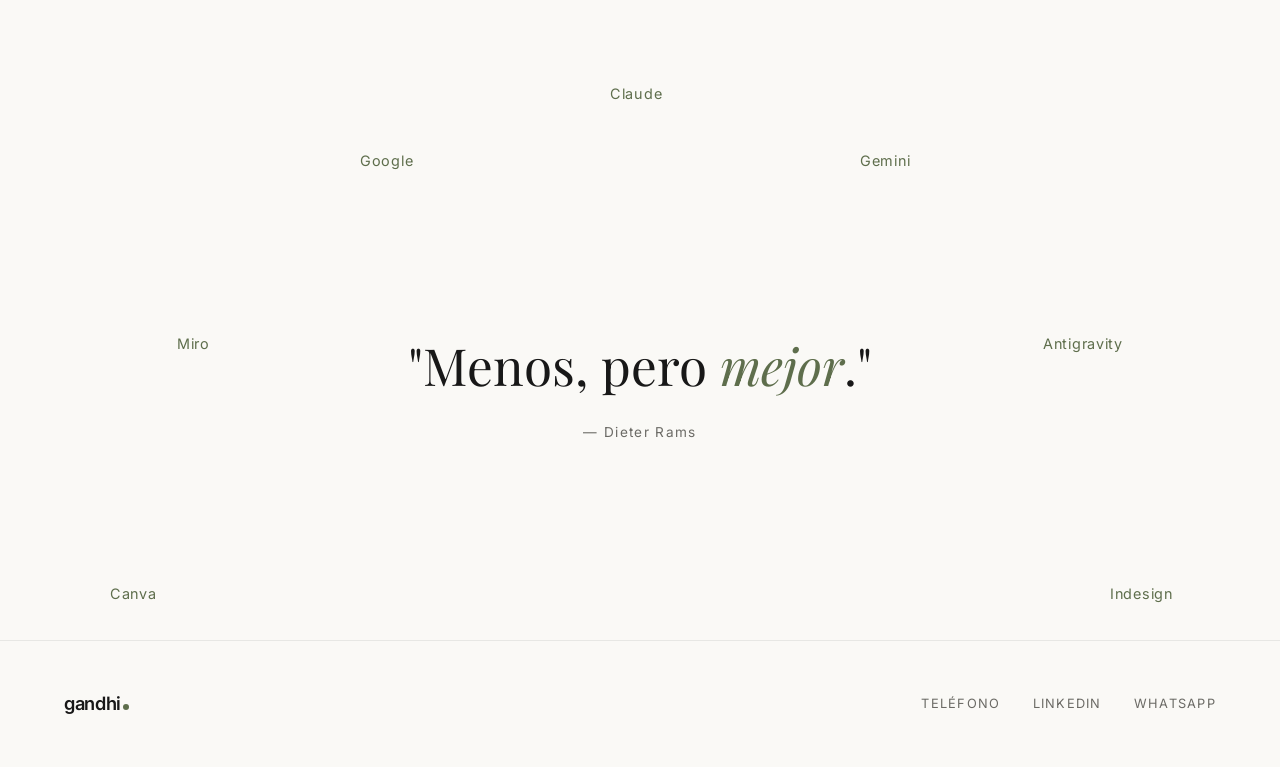
==== commit dea7cc5d: "Add files via upload" ====
--- a/index.html
+++ b/index.html
@@ -3,7 +3,7 @@
 <head>
   <meta charset="UTF-8">
   <meta name="viewport" content="width=device-width, initial-scale=1.0">
-  <link rel="icon" type="image/svg+xml" href="data:image/svg+xml,%3Csvg xmlns='http://www.w3.org/2000/svg' viewBox='0 0 100 100'%3E%3Crect width='100' height='100' fill='%23111111' rx='20'/%3E%3Ctext y='70' x='50' font-family='Georgia, serif' font-size='60' font-weight='bold' fill='%23C1A066' text-anchor='middle'%3EG%3C/text%3E%3C/svg%3E">
+  <link rel="icon" type="image/svg+xml" href="data:image/svg+xml,%3Csvg xmlns='http://www.w3.org/2000/svg' viewBox='0 0 100 100'%3E%3Ctext y='75' x='40' font-family='Arial, sans-serif' font-size='85' font-weight='800' fill='%23181818' text-anchor='middle'%3Eg%3C/text%3E%3Ccircle cx='80' cy='70' r='14' fill='%235E6E4C'/%3E%3C/svg%3E">
   <title>Gandhi | UX/UI Designer</title>
   
   <!-- Tipografías: Playfair Display e Inter -->
@@ -21,7 +21,7 @@
 
   <!-- NAVBAR GLASSMORPHISM -->
   <nav class="glass-nav observer-item fade-in">
-    <a href="#" class="logo">GANDHI_</a>
+    <a href="#" class="logo">gandhi<span class="logo-dot"></span></a>
     <div class="menu-toggle" id="mobile-menu">
       <span class="bar"></span>
       <span class="bar"></span>
@@ -182,7 +182,7 @@
   <!-- FOOTER -->
   <footer>
     <div class="footer-inner">
-      <div class="footer-brand">GANDHI_</div>
+      <div class="logo" style="pointer-events: none;">gandhi<span class="logo-dot"></span></div>
       <div class="footer-links">
         <a href="tel:+527777161443">Teléfono</a>
         <a href="https://www.linkedin.com/in/gandhi-gallardo" target="_blank">LinkedIn</a>
--- a/style.css
+++ b/style.css
@@ -1,14 +1,14 @@
 :root {
-  /* Editorial Dark/Old Money Palette */
-  --bg-color: #111111; /* Grafito suave (Otro tono sugerido) para relajación visual */
-  --bg-card: #181818;  /* Contraste orgánico muy bajo para tarjetas */
-  --bg-nav: rgba(10, 10, 10, 0.60); /* Translucidez ajustada al nuevo fondo */
+  /* Editorial Light / Wabi Sabi Palette */
+  --bg-color: #FAF9F6; /* Alabastro / Off-White más puro y fresco */
+  --bg-card:  #F2F0EB; /* Contraste ligerísimo para tarjetas (Alabastro en sombra) */
+  --bg-nav: rgba(250, 249, 246, 0.60); 
   
-  --text-main: #ECEADF; /* Alabaster / Antique White */
-  --text-muted: #9F9D96; /* Soft warm grey */
-  --accent-gold: #D4AF37; /* Muted Champagne Gold */
+  --text-main: #181818; /* Charcoal Black Puro */
+  --text-muted: #6B6A65; /* Gris cálido de lectura */
+  --accent-gold: #5E6E4C; /* Verde Medio / Oliva */
   
-  --border-delicate: rgba(236, 234, 223, 0.08);
+  --border-delicate: rgba(24, 24, 24, 0.08); /* Borde negro sutil */
 
   /* Typography */
   --font-serif: 'Playfair Display', serif;
@@ -38,9 +38,9 @@
 /* Typography Utilities */
 .serif-title {
   font-family: var(--font-serif);
-  font-size: clamp(2.2rem, 4.5vw, 3.8rem); /* Texto más recatado y sutil */
+  font-size: clamp(2rem, 3.8vw, 3.2rem); /* Título más pequeño y sobrio */
   font-weight: 400;
-  line-height: 1.1;
+  line-height: 1.05;
   letter-spacing: -0.02em;
 }
 
@@ -84,11 +84,11 @@
   display: flex;
   justify-content: space-between;
   align-items: center;
-  background: rgba(17, 16, 15, 0.15); /* Aún más transparente para forzar al blur a hacer el peso visual */
-  backdrop-filter: blur(36px) saturate(180%); /* Blur extremo estilo Apple Vision Glass */
-  -webkit-backdrop-filter: blur(36px) saturate(180%);
-  border-bottom: 1px solid rgba(255, 255, 255, 0.05); /* Borde sutil brillante tipo cristal */
-  box-shadow: 0 4px 30px rgba(0, 0, 0, 0.5); /* Sombra difusa para separar el cristal del fondo */
+  background: rgba(250, 249, 246, 0.35); /* Transparente sobre alabastro */
+  backdrop-filter: blur(24px) saturate(130%); 
+  -webkit-backdrop-filter: blur(24px) saturate(130%);
+  border-bottom: 1px solid rgba(0, 0, 0, 0.03); 
+  box-shadow: 0 4px 30px rgba(0, 0, 0, 0.03); /* Sombra súper sutil en light mode */
   z-index: 1000;
   transition: all 0.3s ease;
 }
@@ -96,9 +96,21 @@
 .logo {
   text-decoration: none;
   color: var(--text-main);
-  font-weight: 500;
-  letter-spacing: 0.1em;
-  font-size: 0.9rem;
+  font-family: var(--font-sans);
+  font-weight: 600; /* Peso un poco más fuerte para que se sostenga bien en lowercase */
+  letter-spacing: -0.02em; /* Kerning cerrado tipo agencia tech */
+  font-size: 1.15rem; /* Un poco más grande para compensar la falta de mayúsculas */
+  display: flex;
+  align-items: baseline;
+  gap: 2px;
+}
+
+.logo-dot {
+  display: inline-block;
+  width: 6px;
+  height: 6px;
+  background-color: var(--accent-gold); /* Verde Oliva */
+  border-radius: 50%; /* Círculo perfecto */
 }
 
 .nav-links {
@@ -132,8 +144,9 @@
 }
 
 .nav-cta:hover {
-  background: var(--text-main);
-  color: var(--bg-color) !important;
+  border-color: var(--accent-gold);
+  background: var(--accent-gold);
+  color: #FFFFFF !important;
 }
 
 /* Mobile Menu Toggle */
@@ -176,7 +189,7 @@
   max-width: 600px;
   position: relative;
   z-index: 2;
-  padding-bottom: 6rem; /* Margen para despregar el texto del piso */
+  padding-bottom: 22vh; /* Empujado hacia arriba dramáticamente para dejar respirar a la foto */
 }
 
 .hero-desc {
@@ -212,8 +225,9 @@
   display: inline-flex;
   align-items: center;
   gap: 1rem;
-  padding: 1rem 2rem;
+  padding: 1.1rem 2.2rem;
   border: 1px solid var(--border-delicate);
+  border-radius: 100px; /* Forma de píldora extrema */
   background: transparent;
   color: var(--text-main);
   text-decoration: none;
@@ -224,7 +238,8 @@
 
 .btn-elegant:hover {
   border-color: var(--accent-gold);
-  background: rgba(212, 175, 55, 0.05); /* very soft gold */
+  background: var(--accent-gold); /* Relleno oliva al hover */
+  color: #FFFFFF; /* Texto blanco sobre oliva */
 }
 
 .btn-elegant .arrow {
@@ -263,9 +278,9 @@
   object-fit: contain;
   border-radius: 0;
   display: block;
-  mix-blend-mode: screen; /* CRÍTICO: Elimina el fondo negro */
-  z-index: 1; /* Por detrás del texto (hero-content tiene z-index 2) */
-  pointer-events: auto; /* Para que siga recibiendo el mouse */
+  mix-blend-mode: multiply; /* CRÍTICO: Multiply para oscurecer sobre hueso */
+  z-index: 1; 
+  pointer-events: auto; 
 }
 
 @keyframes portraitBreathe {
@@ -296,7 +311,7 @@
   color: inherit;
   background: var(--bg-card);
   border: 1px solid var(--border-delicate);
-  border-radius: 8px; /* Esquinas sutilmente redondeadas */
+  border-radius: 20px; /* Esquinas súper redondeadas */
   padding: 1.5rem;
   transition: all 0.5s cubic-bezier(0.16, 1, 0.3, 1);
   display: flex;
@@ -305,8 +320,8 @@
 
 .card:hover {
   transform: translateY(-8px);
-  border-color: rgba(236, 234, 223, 0.2);
-  box-shadow: 0 20px 40px rgba(0, 0, 0, 0.4);
+  border-color: var(--accent-gold); /* UX: Iluminamos el borde en Oliva, clarísimo affordance de interacción */
+  box-shadow: 0 24px 48px rgba(0, 0, 0, 0.06); /* Sombra elegante, ultra difusa, no plana ni pesada */
 }
 
 .card-featured {
@@ -371,12 +386,12 @@
 }
 
 .tag {
-  font-size: 0.7rem;
-  padding: 4px 12px;
-  background-color: #2a2a2a;
-  color: #9F9D96;
-  border-radius: 20px;
-  border: none;
+  font-size: 0.70rem;
+  padding: 0.3rem 0.8rem;
+  background-color: rgba(24, 24, 24, 0.05); /* Tono mínimo en light mode */
+  color: var(--text-muted);
+  border-radius: 100px; /* Forma de Píldora */
+  border: 1px solid var(--border-delicate);
 }
 
 /* About me */
@@ -390,7 +405,7 @@
 .sobre-mi-image {
   aspect-ratio: 3/4;
   overflow: hidden;
-  border-radius: 4px;
+  border-radius: 20px; /* Bordes redondos marcados */
 }
 
 .sobre-mi-image img {
@@ -679,11 +694,11 @@
 /* Article Images */
 .article-image {
   margin: 3.5rem auto; 
-  border-radius: 6px;
+  border-radius: 20px; /* Bordes redondeados modernos */
   overflow: hidden;
-  border: 1px solid rgba(236, 234, 223, 0.1);
+  border: 1px solid var(--border-delicate);
   max-width: 260px; /* Fotos mucho más pequeñas, puramente apoyo visual */
-  box-shadow: 0 10px 30px rgba(0,0,0,0.5); 
+  box-shadow: 0 10px 30px rgba(0,0,0,0.05); /* Sombra súper sutil clear */
   transition: transform 0.6s cubic-bezier(0.16, 1, 0.3, 1);
   position: relative;
   z-index: 10;
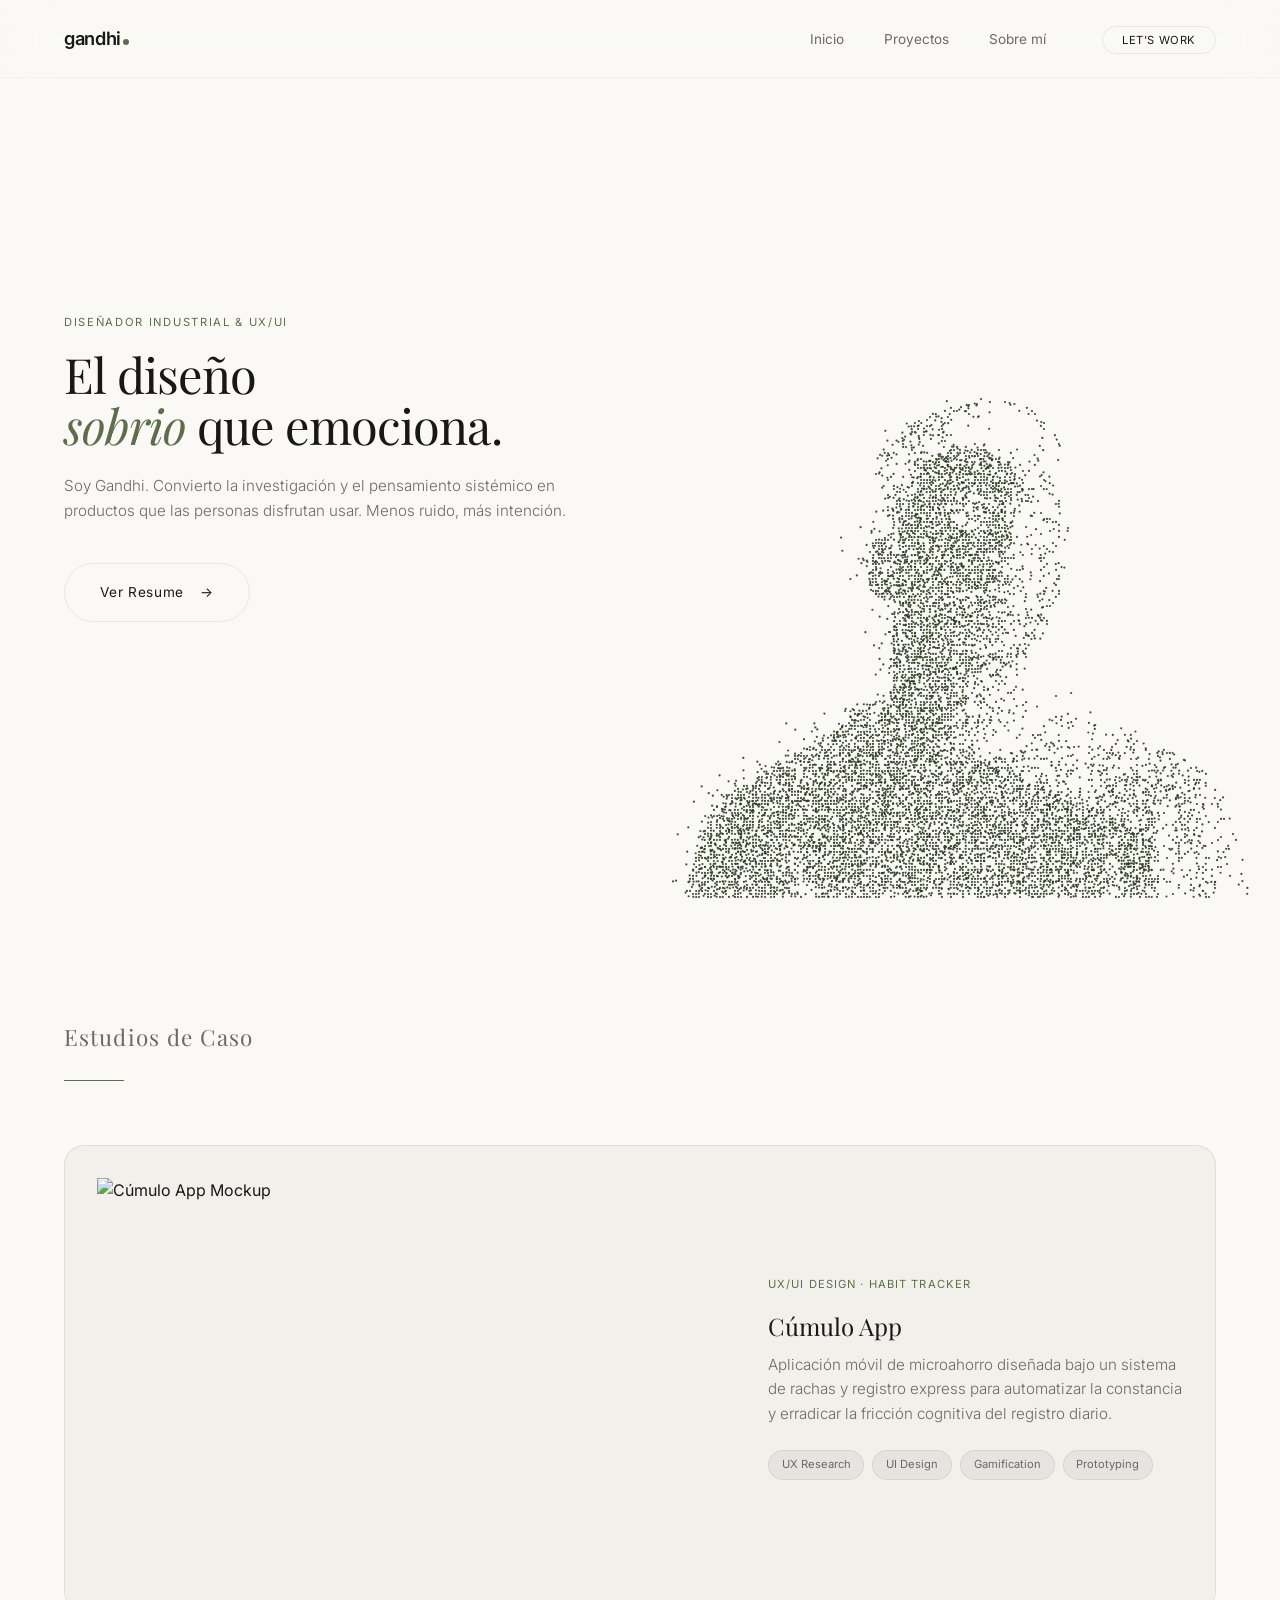
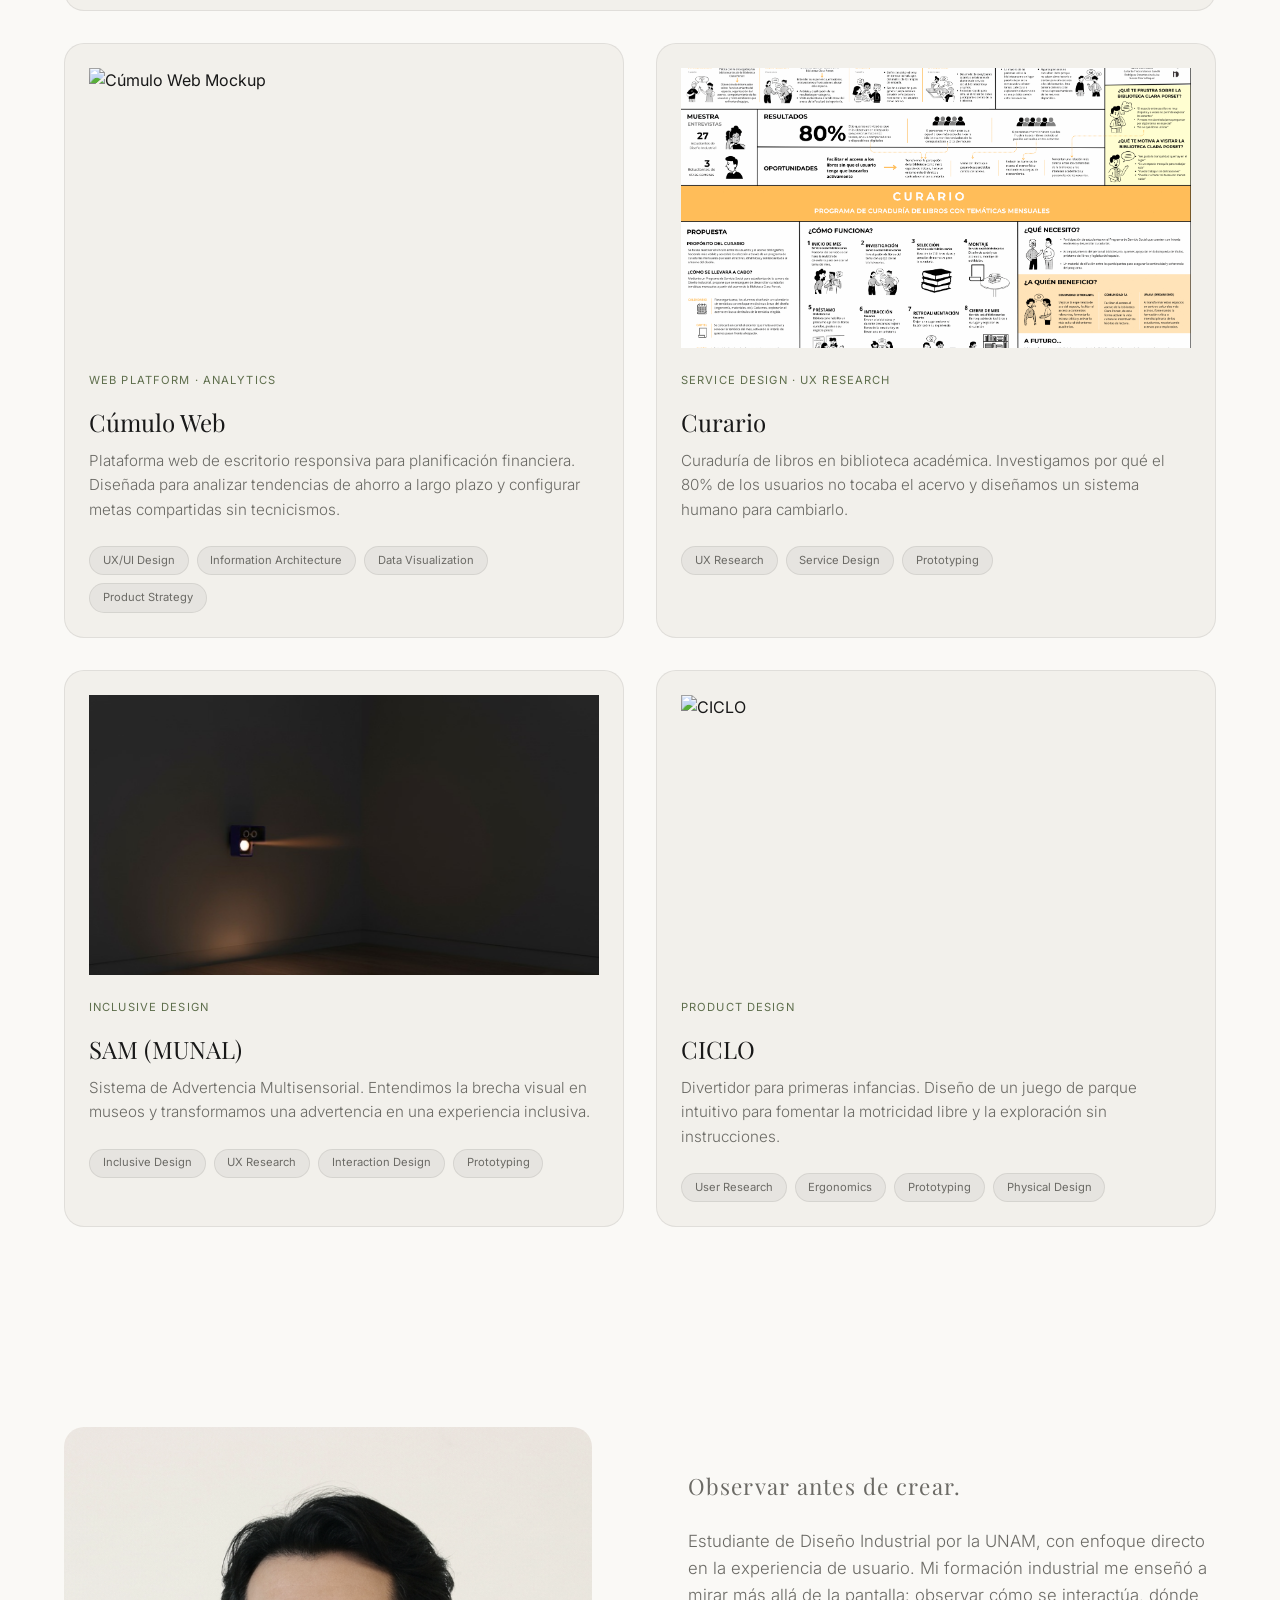
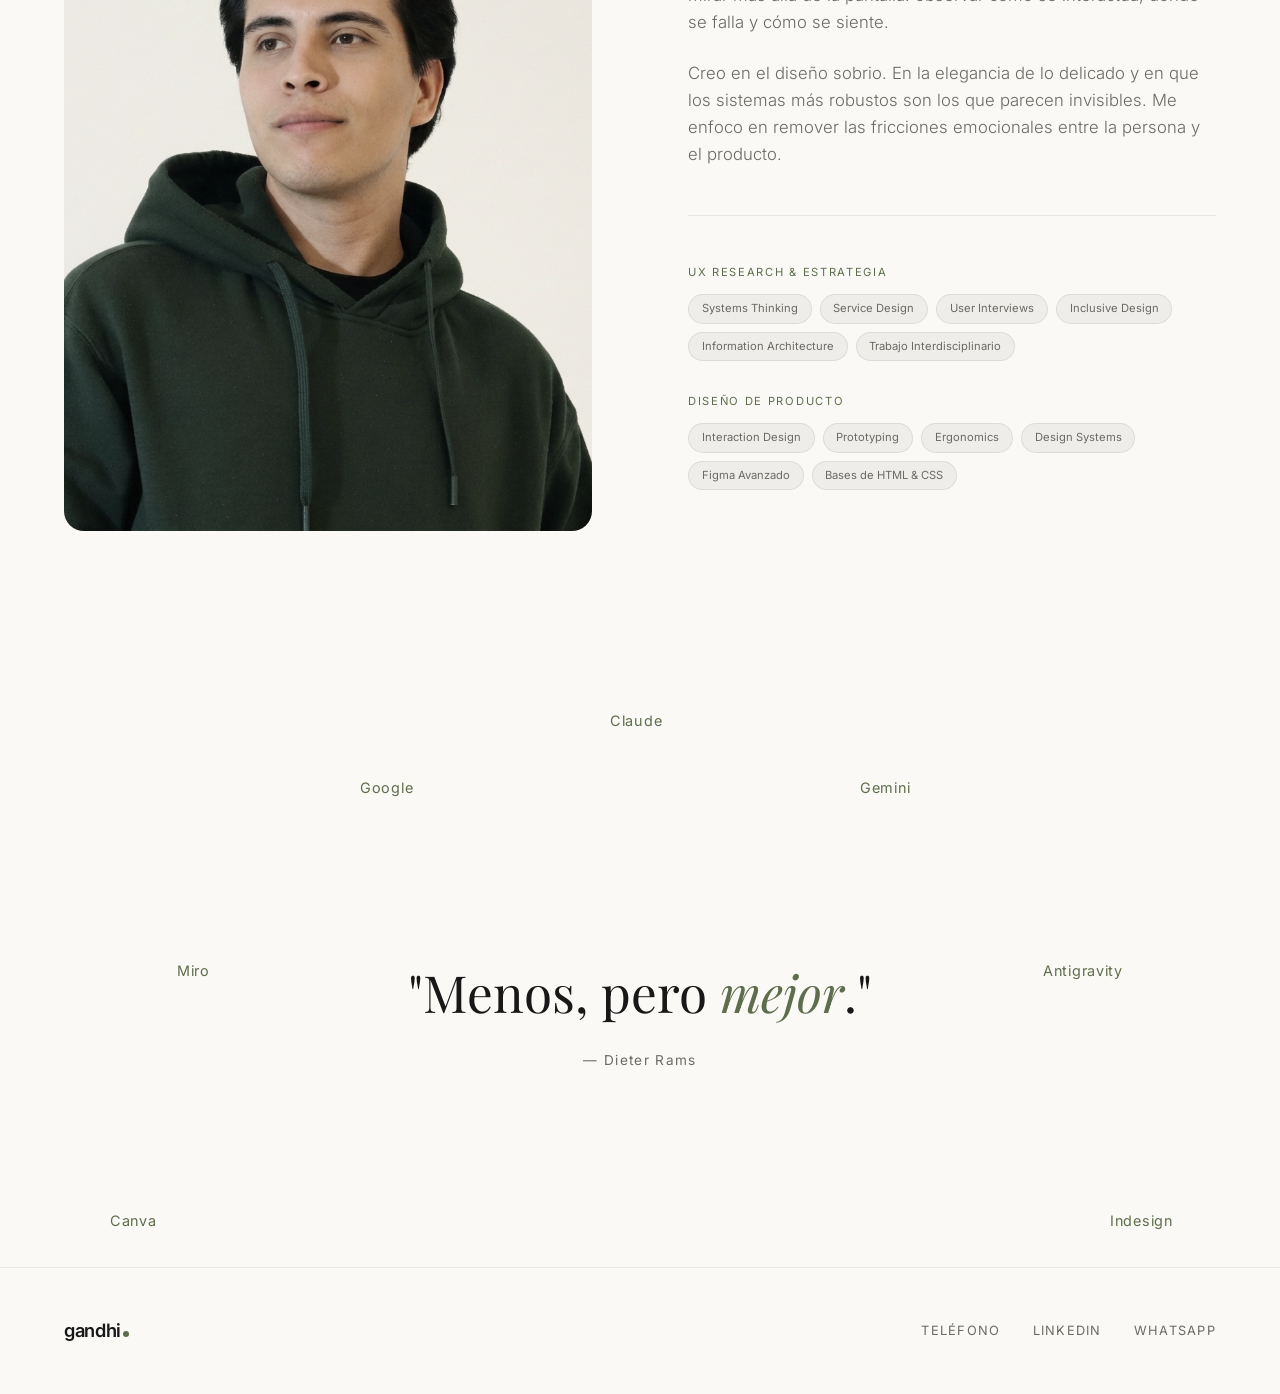
==== commit dbb43761: "Add files via upload" ====
--- a/index.html
+++ b/index.html
@@ -60,8 +60,44 @@
     </div>
     
     <div class="grid">
+      <!-- CÚMULO APP -->
+      <a href="cumulo-app.html" class="card card-featured observer-item fade-in-up">
+        <div class="card-image">
+          <img src="img/Cumulo-App/cumulo_app_mockup.png" alt="Cúmulo App Mockup">
+        </div>
+        <div class="card-content">
+          <span class="card-category">UX/UI Design · Habit Tracker</span>
+          <h3 class="serif-card-title">Cúmulo App</h3>
+          <p>Aplicación móvil de microahorro diseñada bajo un sistema de rachas y registro express para automatizar la constancia y erradicar la fricción cognitiva del registro diario.</p>
+          <div class="tags">
+            <span class="tag">UX Research</span>
+            <span class="tag">UI Design</span>
+            <span class="tag">Gamification</span>
+            <span class="tag">Prototyping</span>
+          </div>
+        </div>
+      </a>
+
+      <!-- CÚMULO WEB -->
+      <a href="cumulo-web.html" class="card observer-item fade-in-up">
+        <div class="card-image">
+          <img src="img/Cumulo-Web/cumulo_web_mockup.png" alt="Cúmulo Web Mockup">
+        </div>
+        <div class="card-content">
+          <span class="card-category">Web Platform · Analytics</span>
+          <h3 class="serif-card-title">Cúmulo Web</h3>
+          <p>Plataforma web de escritorio responsiva para planificación financiera. Diseñada para analizar tendencias de ahorro a largo plazo y configurar metas compartidas sin tecnicismos.</p>
+          <div class="tags">
+            <span class="tag">UX/UI Design</span>
+            <span class="tag">Information Architecture</span>
+            <span class="tag">Data Visualization</span>
+            <span class="tag">Product Strategy</span>
+          </div>
+        </div>
+      </a>
+
       <!-- CURARIO -->
-      <a href="curario.html" class="card card-featured observer-item fade-in-up">
+      <a href="curario.html" class="card observer-item fade-in-up">
         <div class="card-image">
           <img src="img/Curario.png" alt="Curario">
         </div>
@@ -101,7 +137,7 @@
           <img src="img/Ciclo.jpg" alt="CICLO">
         </div>
         <div class="card-content">
-          <span class="card-category">Product Design </span>
+          <span class="card-category">Product Design</span>
           <h3 class="serif-card-title">CICLO</h3>
           <p>Divertidor para primeras infancias. Diseño de un juego de parque intuitivo para fomentar la motricidad libre y la exploración sin instrucciones.</p>
           <div class="tags">
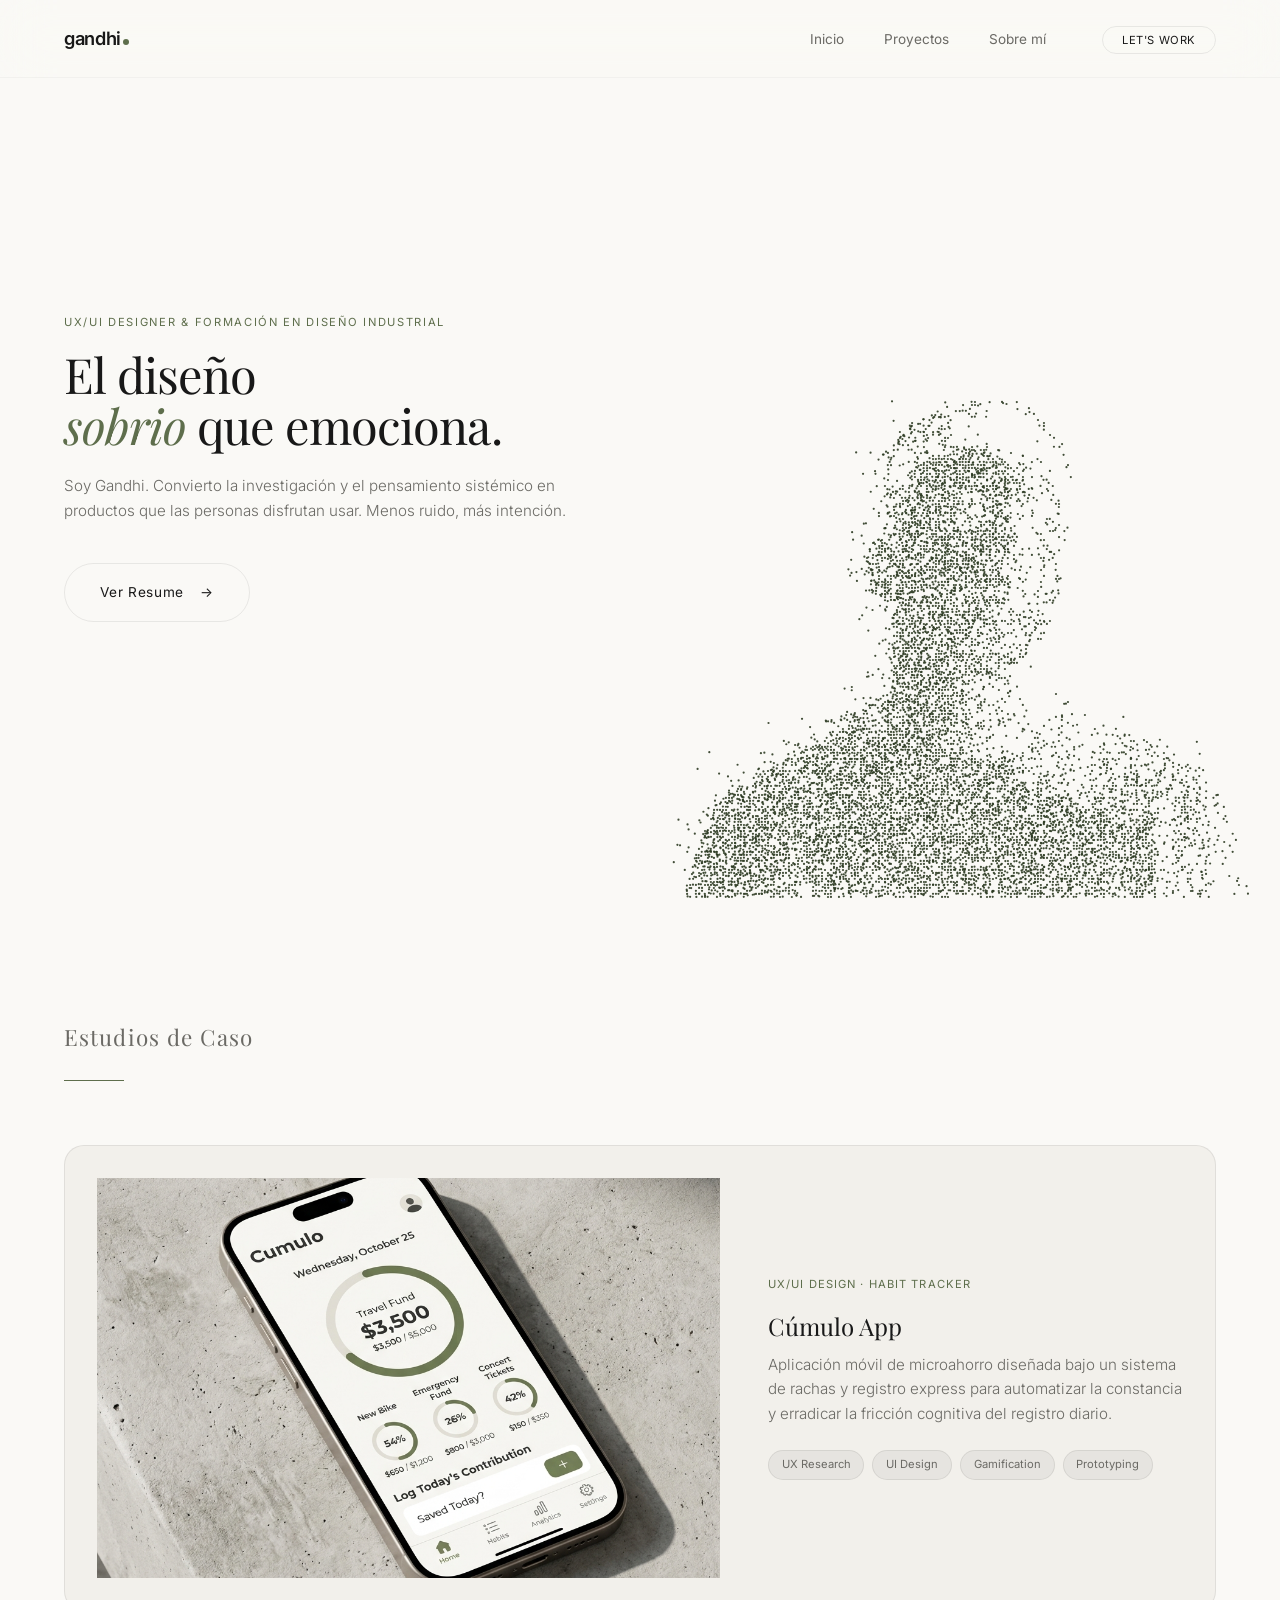
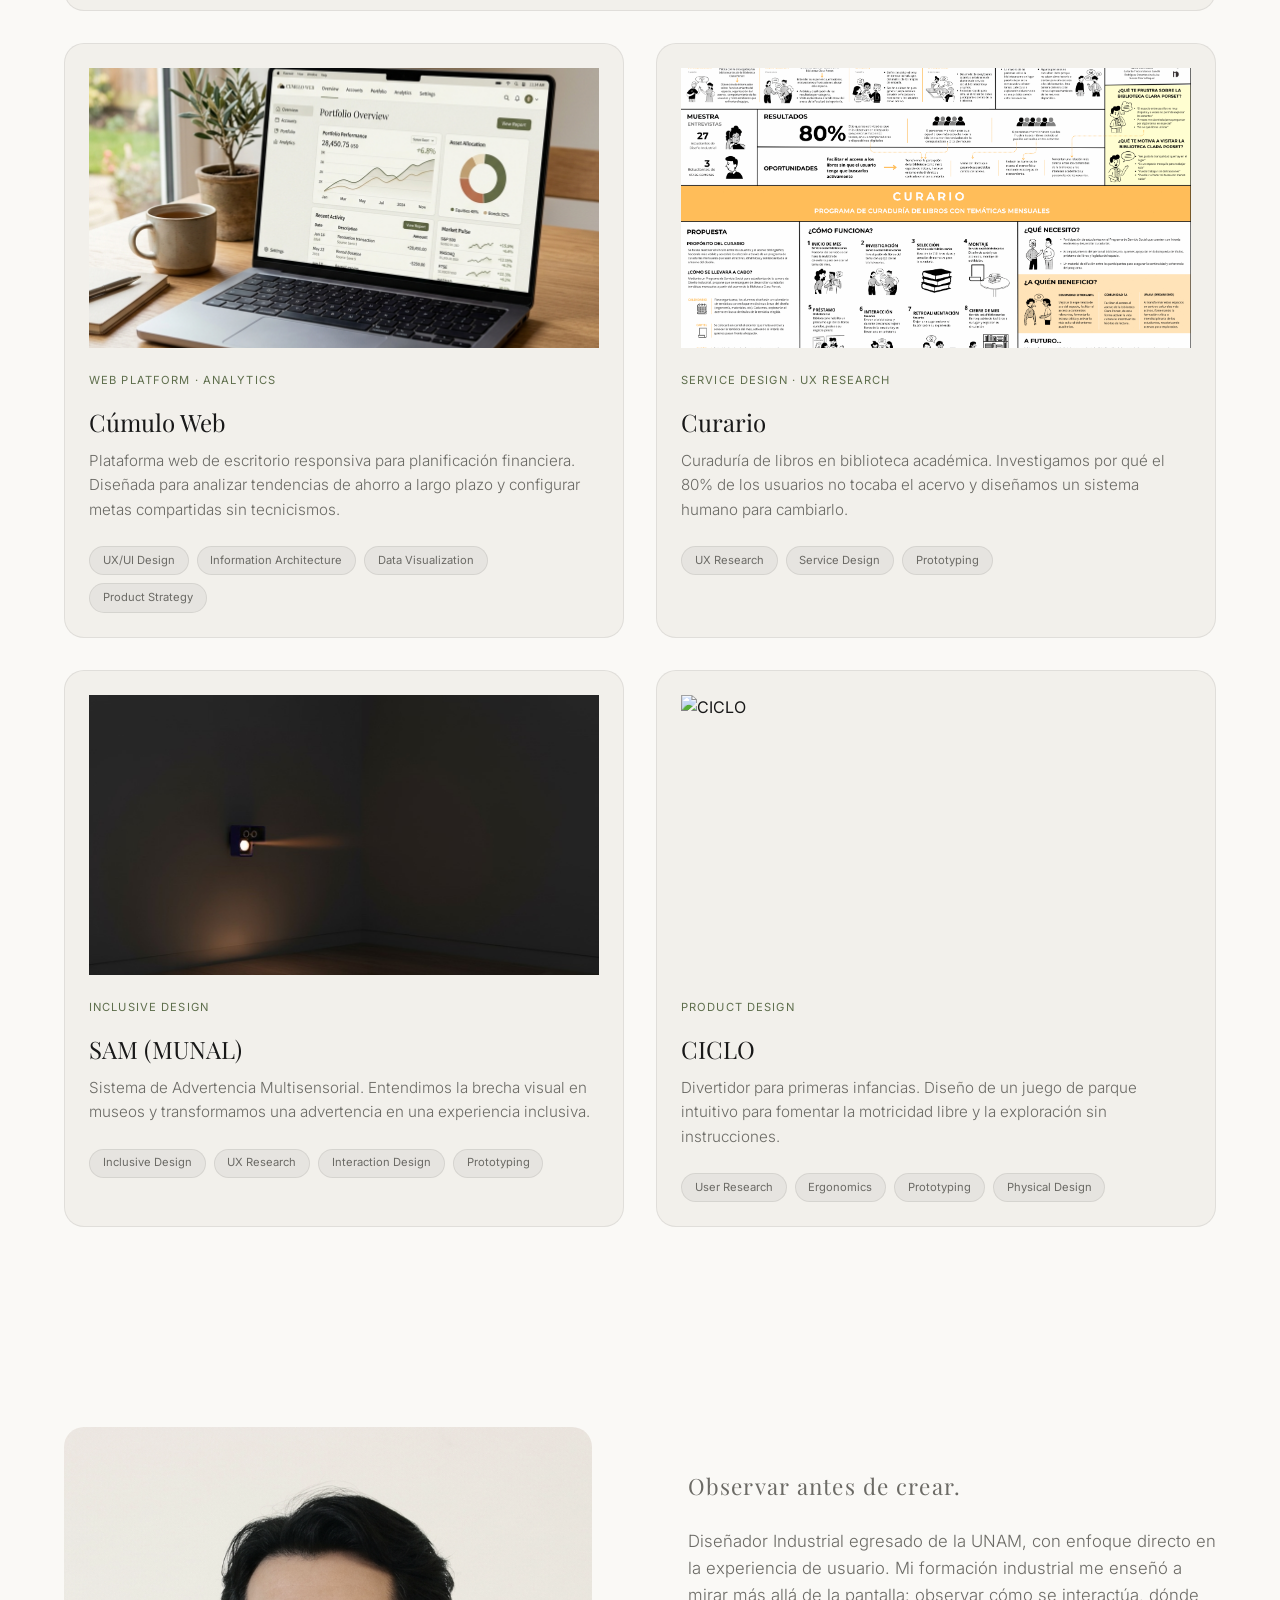
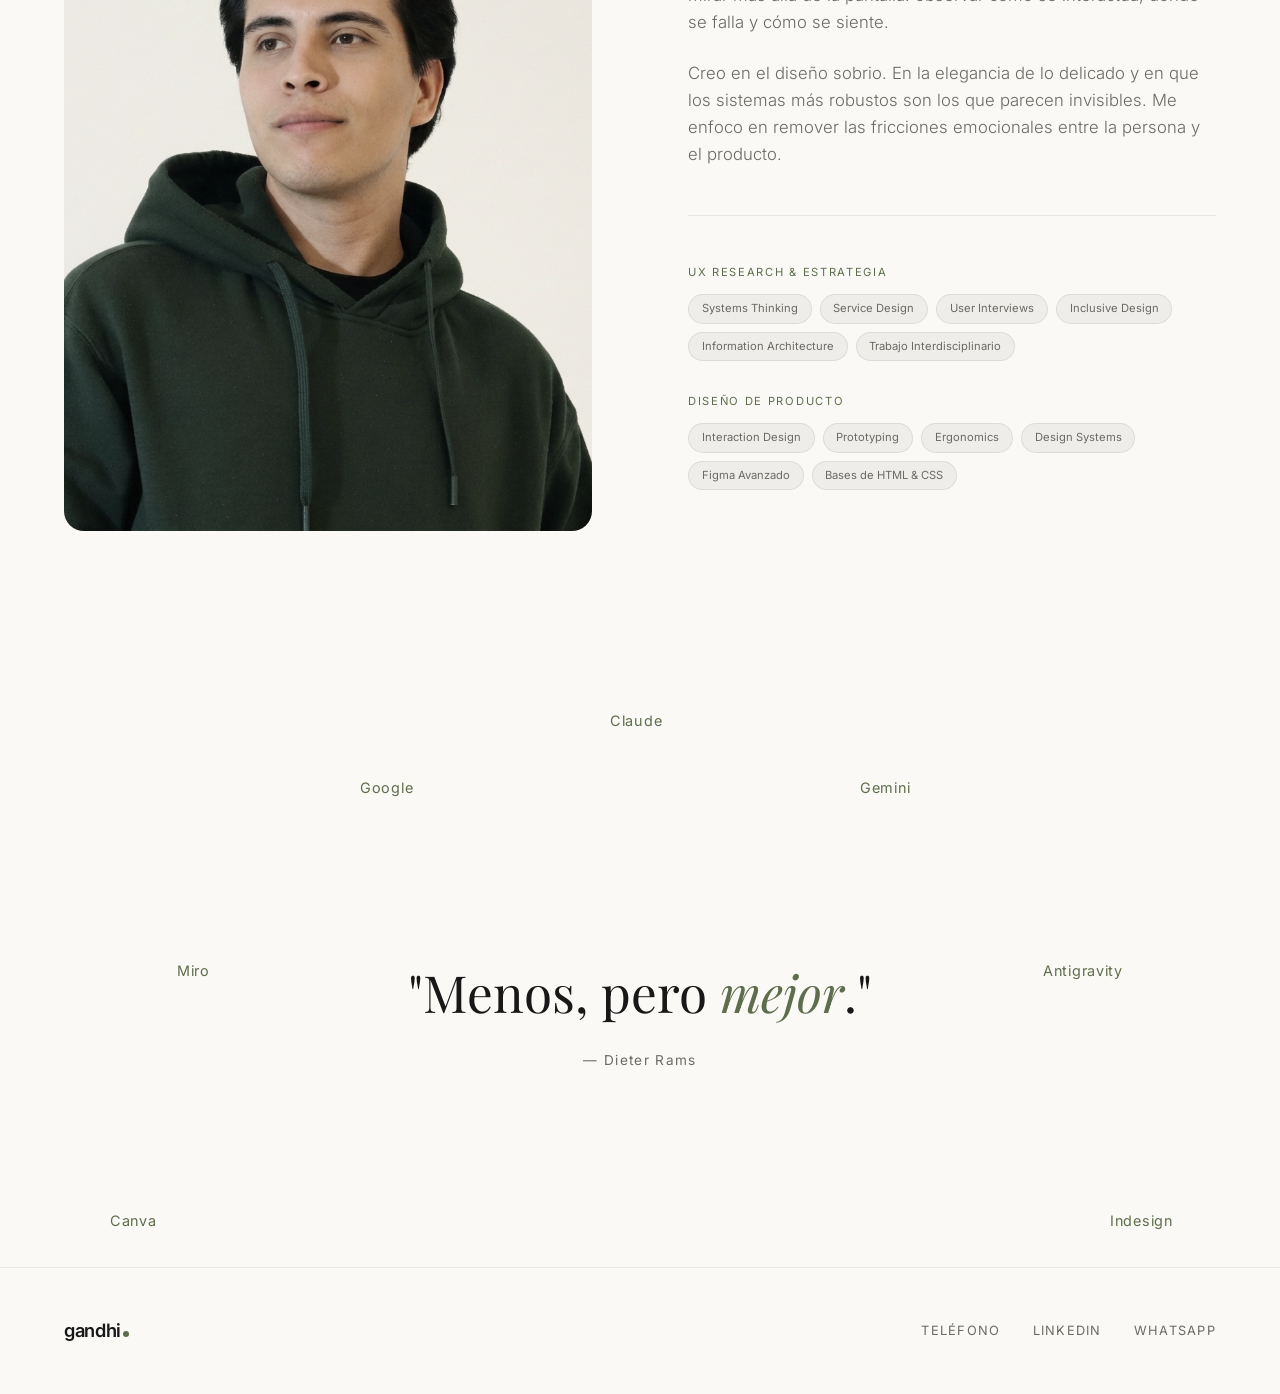
==== commit b75046ef: "Add files via upload" ====
--- a/index.html
+++ b/index.html
@@ -38,7 +38,7 @@
   <!-- HERO SECTION -->
   <section id="inicio" class="hero section-padding">
     <div class="hero-content observer-item fade-in-up">
-      <span class="eyebrow">DISEÑADOR INDUSTRIAL & UX/UI</span>
+      <span class="eyebrow">UX/UI DESIGNER & FORMACIÓN EN DISEÑO INDUSTRIAL</span>
       <h1 class="serif-title">El diseño <br><span class="italic">sobrio</span> que emociona.</h1>
       <p class="hero-desc">Soy Gandhi. Convierto la investigación y el pensamiento sistémico en productos que las personas disfrutan usar. Menos ruido, más intención.</p>
       <a href="https://drive.google.com/file/d/1Mp7B-TnfG2ky7iY8S44y3z_m2OsTeANK/view?usp=sharing" target="_blank" class="btn-elegant">
@@ -159,7 +159,7 @@
       </div>
       <div class="sobre-mi-content observer-item fade-in-up">
         <h2 class="serif-subtitle">Observar antes de crear.</h2>
-        <p>Estudiante de Diseño Industrial por la UNAM, con enfoque directo en la experiencia de usuario. Mi formación industrial me enseñó a mirar más allá de la pantalla: observar cómo se interactúa, dónde se falla y cómo se siente.</p>
+        <p>Diseñador Industrial egresado de la UNAM, con enfoque directo en la experiencia de usuario. Mi formación industrial me enseñó a mirar más allá de la pantalla: observar cómo se interactúa, dónde se falla y cómo se siente.</p>
         <p>Creo en el diseño sobrio. En la elegancia de lo delicado y en que los sistemas más robustos son los que parecen invisibles. Me enfoco en remover las fricciones emocionales entre la persona y el producto.</p>
         
         <div class="skills-grid">
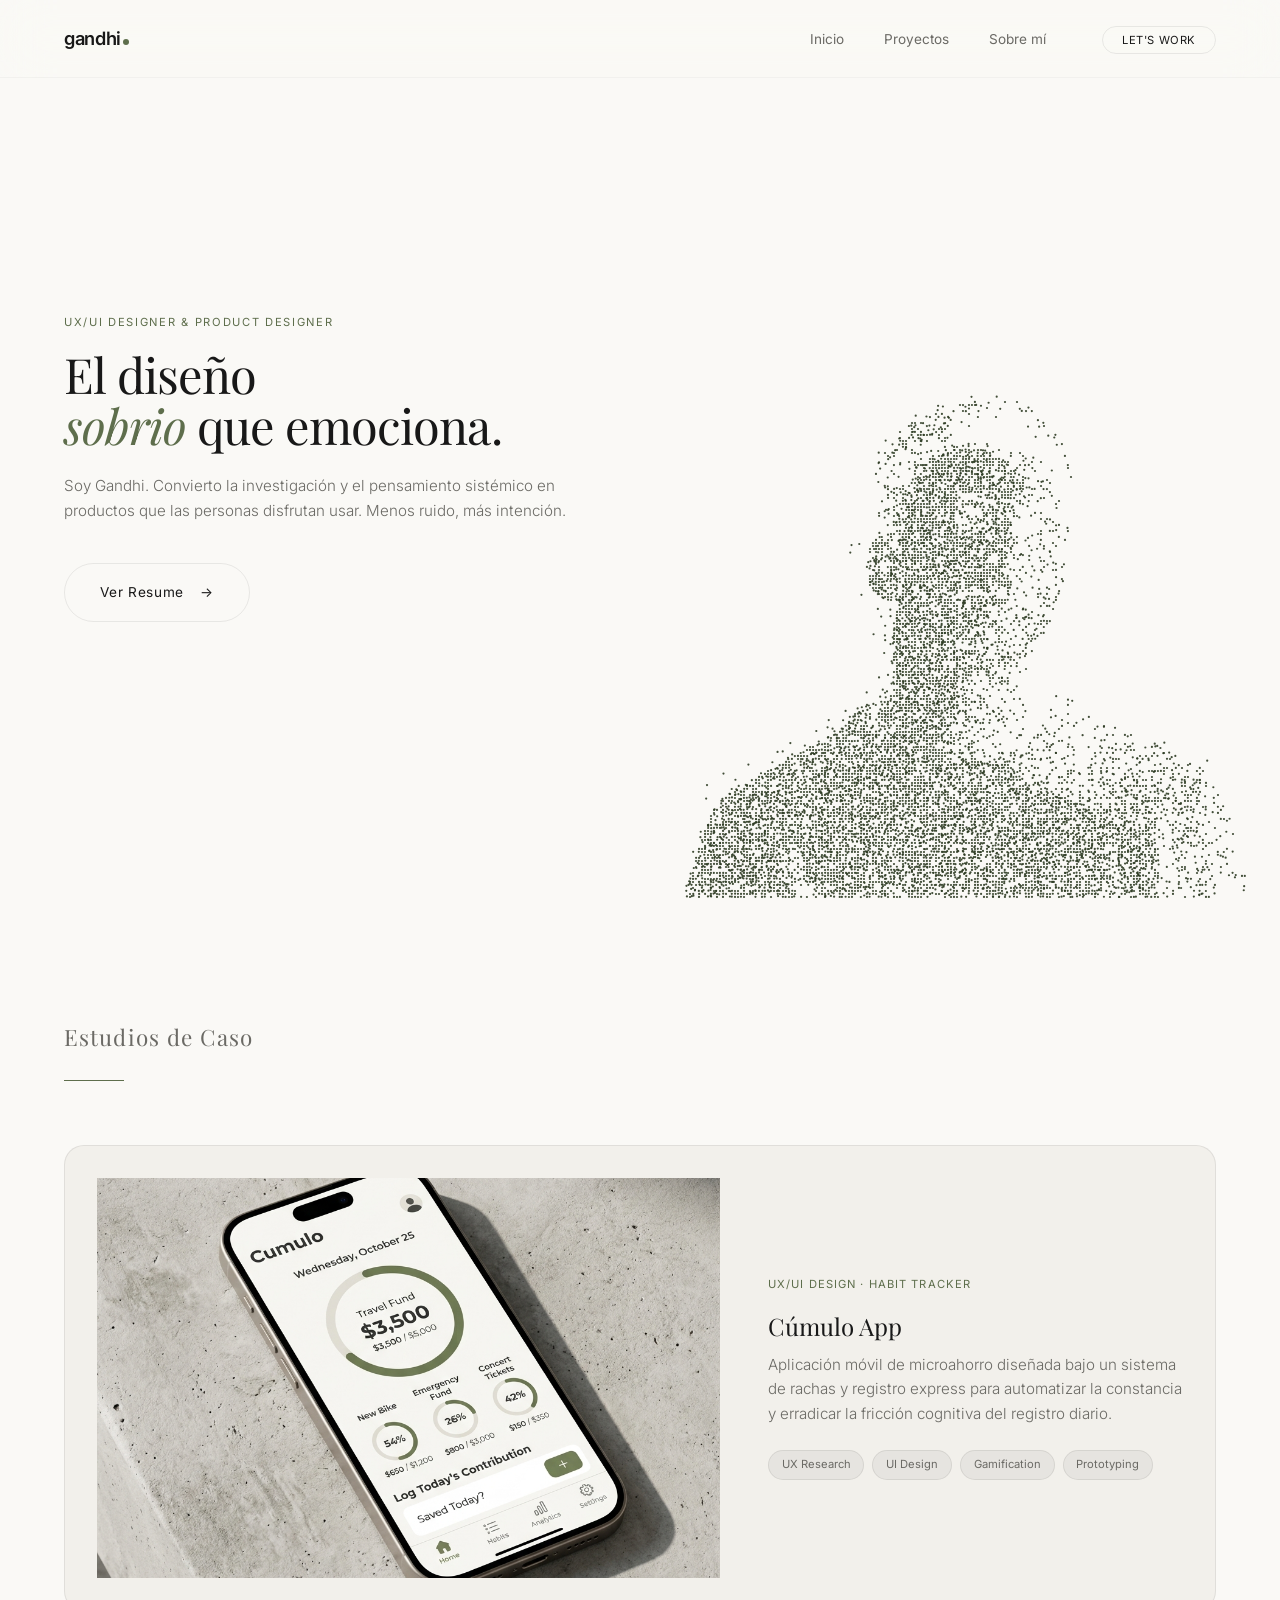
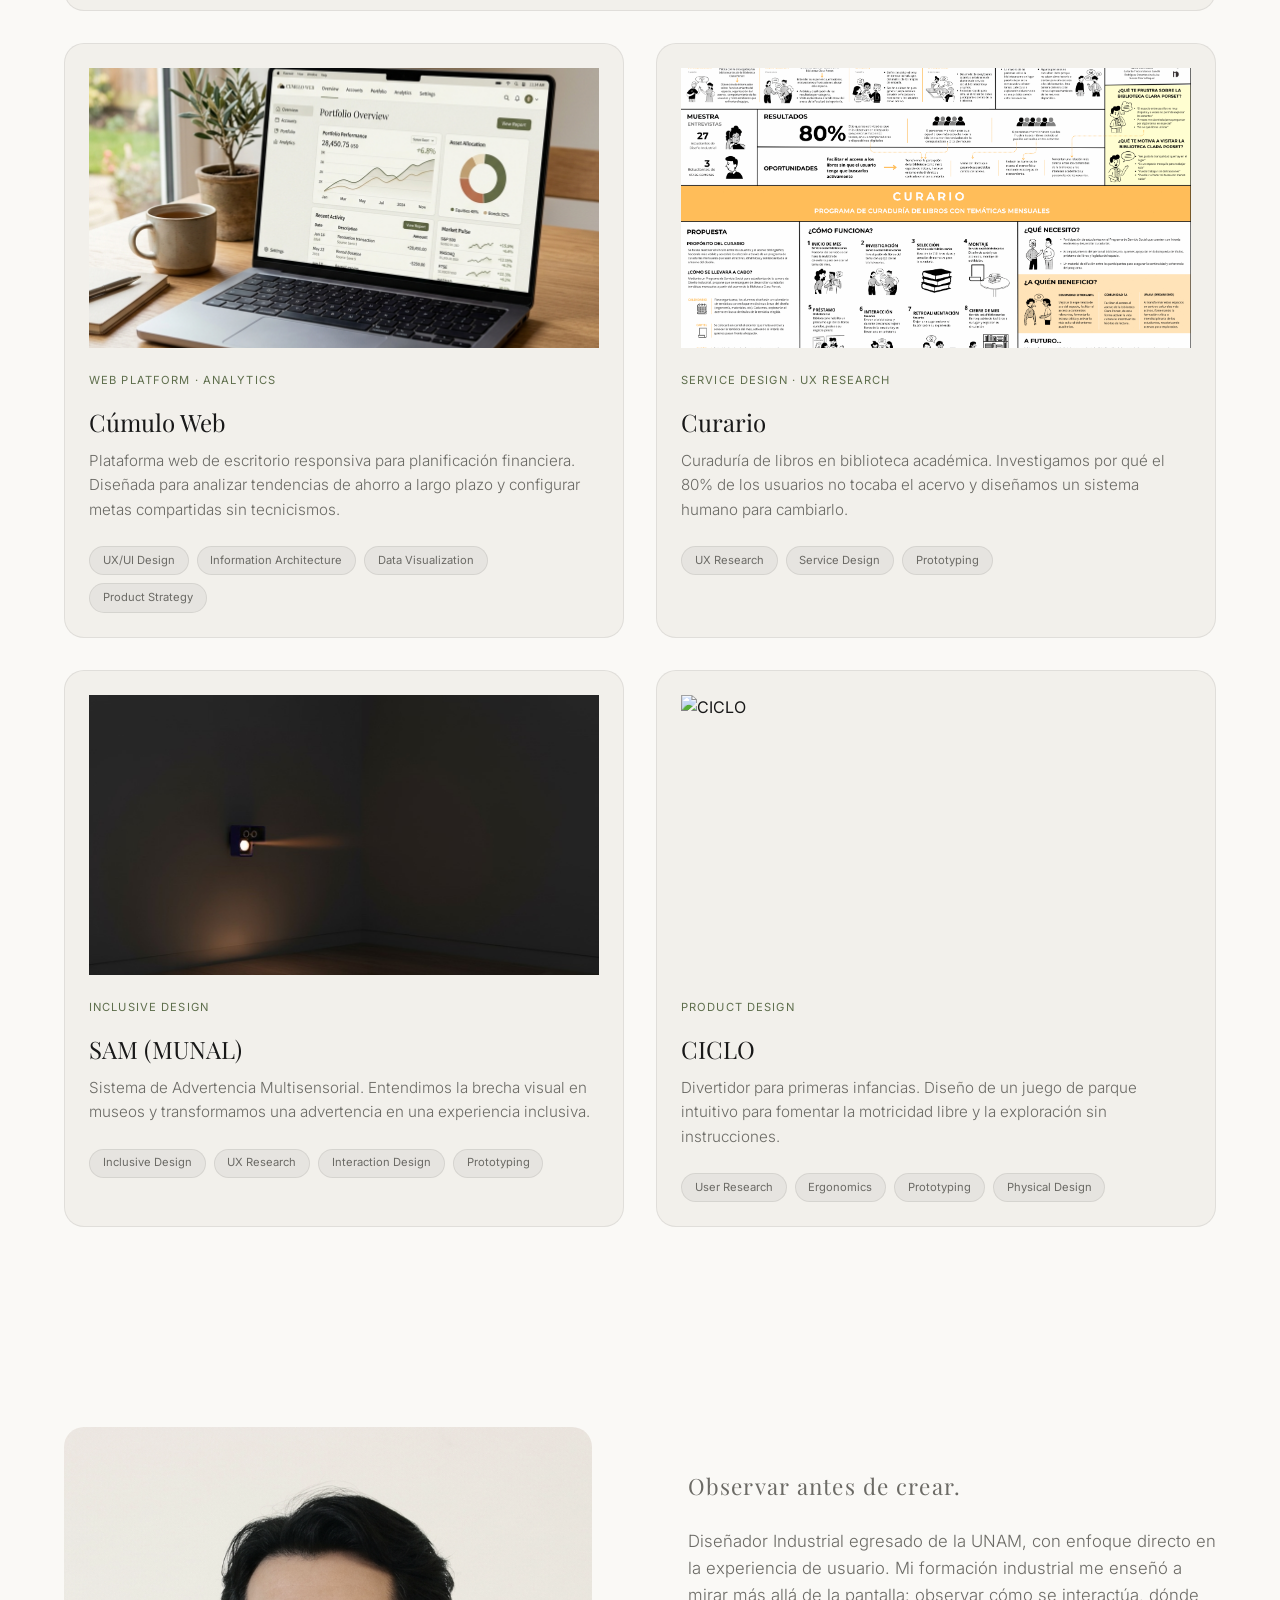
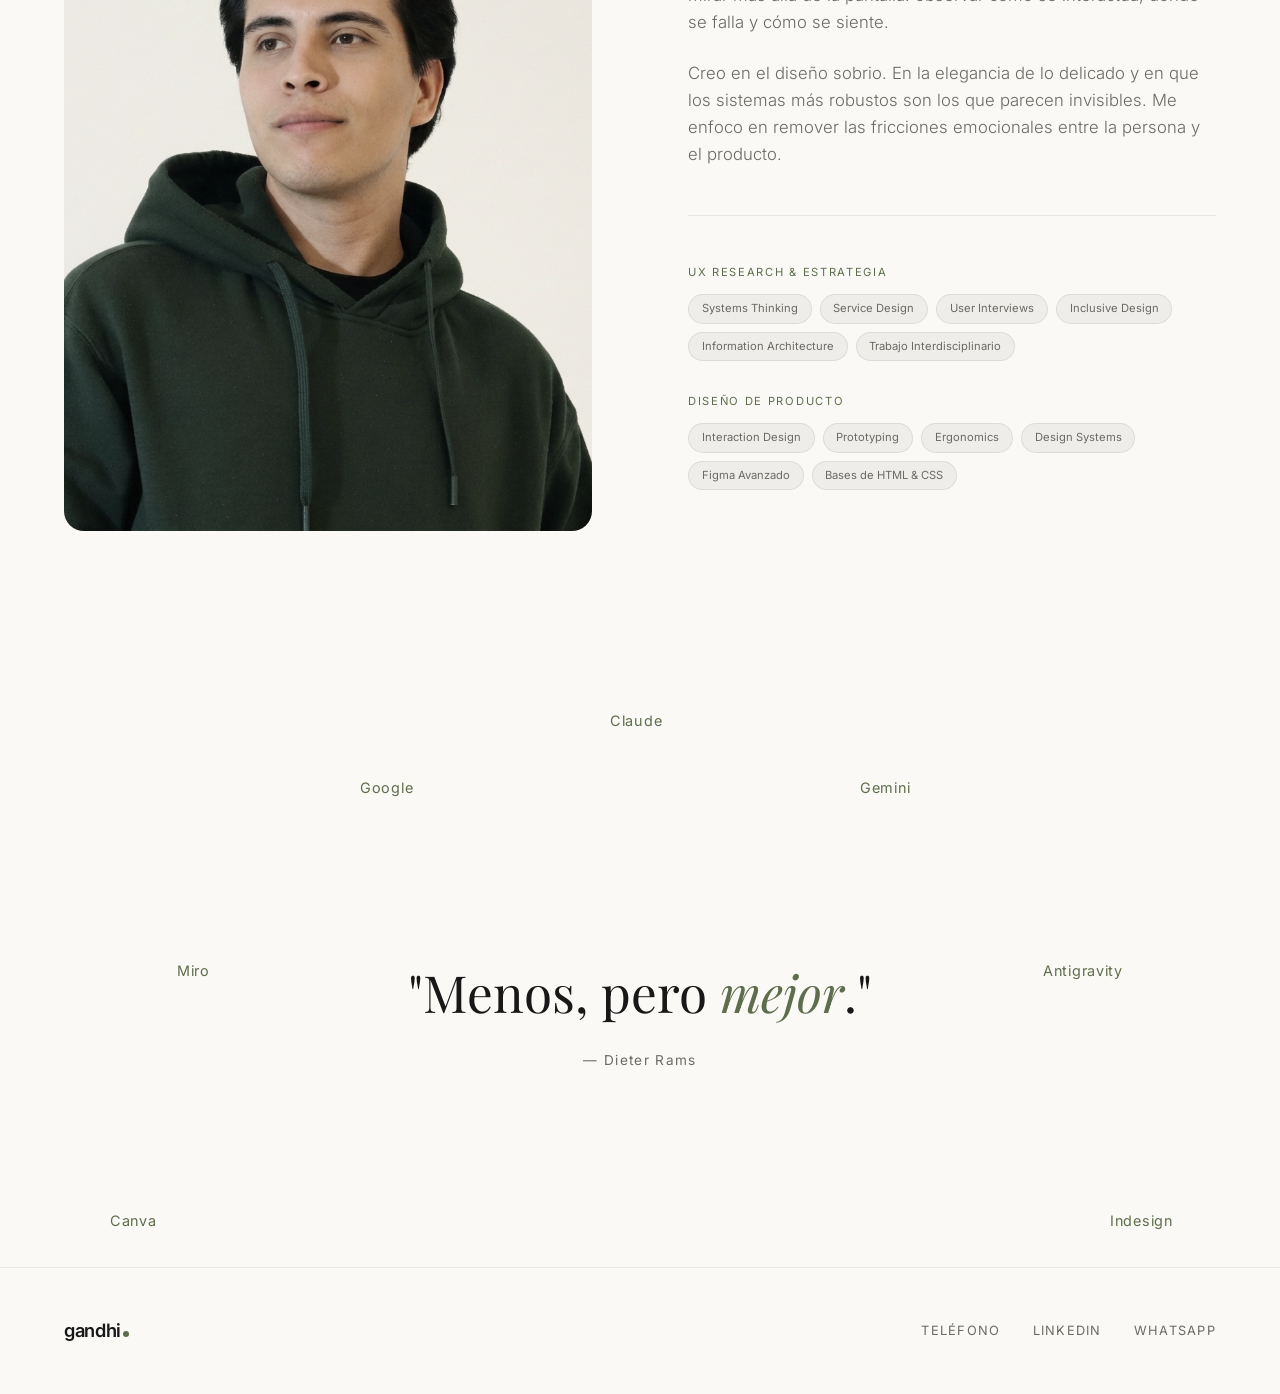
==== commit 5ab9dd5d: "Add files via upload" ====
--- a/index.html
+++ b/index.html
@@ -38,7 +38,7 @@
   <!-- HERO SECTION -->
   <section id="inicio" class="hero section-padding">
     <div class="hero-content observer-item fade-in-up">
-      <span class="eyebrow">UX/UI DESIGNER & FORMACIÓN EN DISEÑO INDUSTRIAL</span>
+      <span class="eyebrow">UX/UI DESIGNER & PRODUCT DESIGNER</span>
       <h1 class="serif-title">El diseño <br><span class="italic">sobrio</span> que emociona.</h1>
       <p class="hero-desc">Soy Gandhi. Convierto la investigación y el pensamiento sistémico en productos que las personas disfrutan usar. Menos ruido, más intención.</p>
       <a href="https://drive.google.com/file/d/1Mp7B-TnfG2ky7iY8S44y3z_m2OsTeANK/view?usp=sharing" target="_blank" class="btn-elegant">
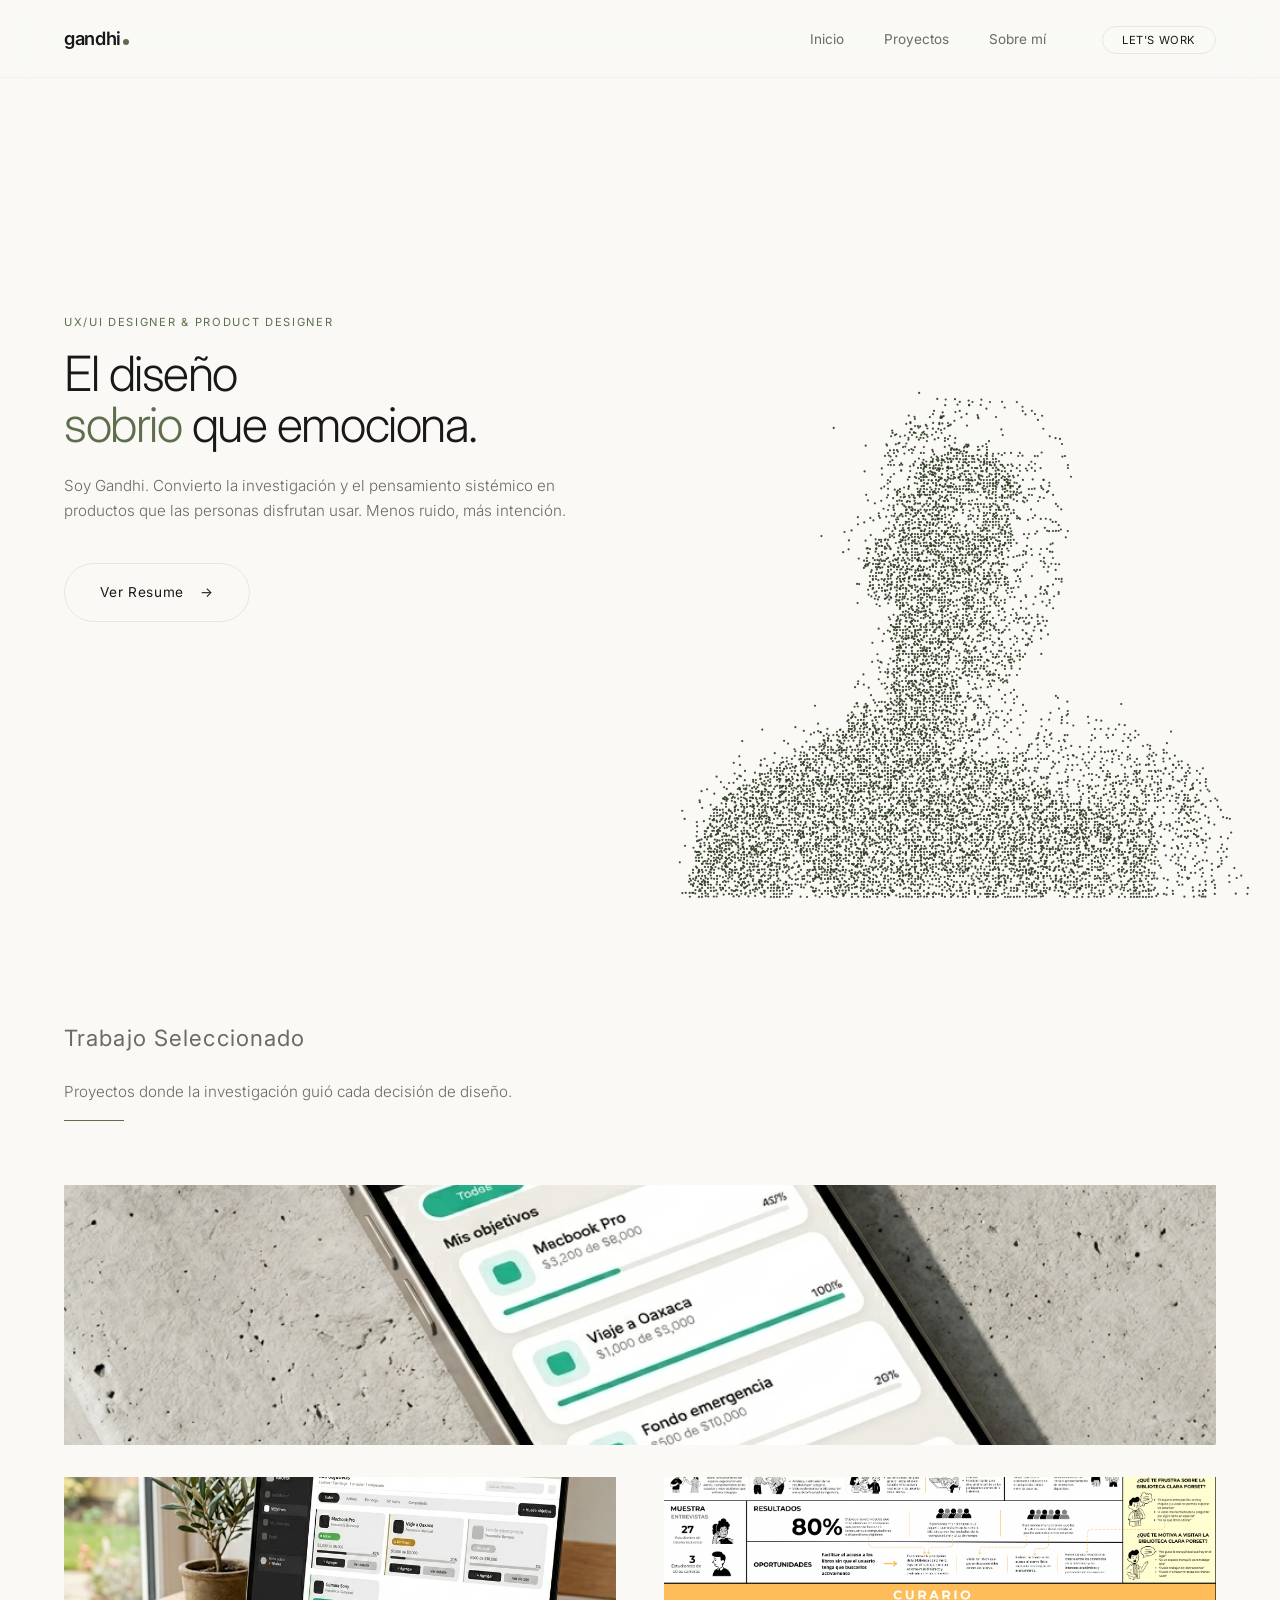
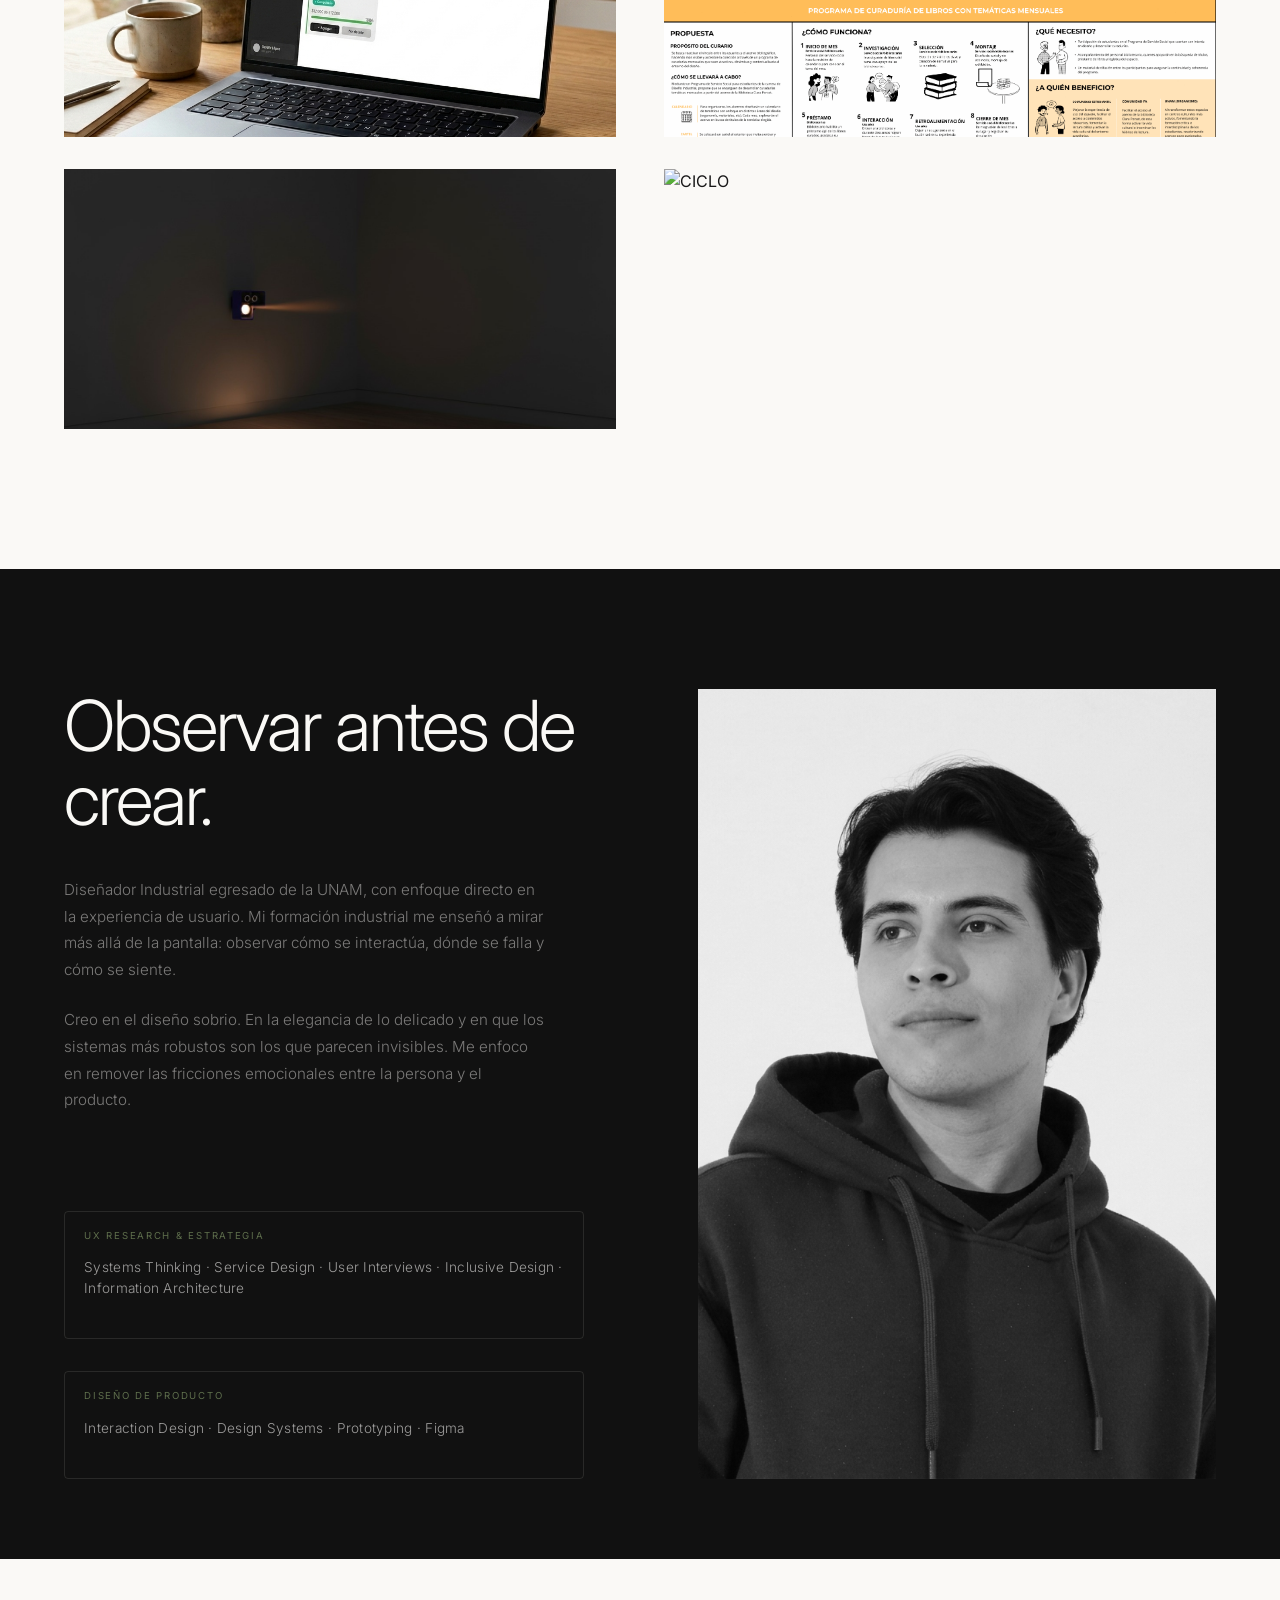
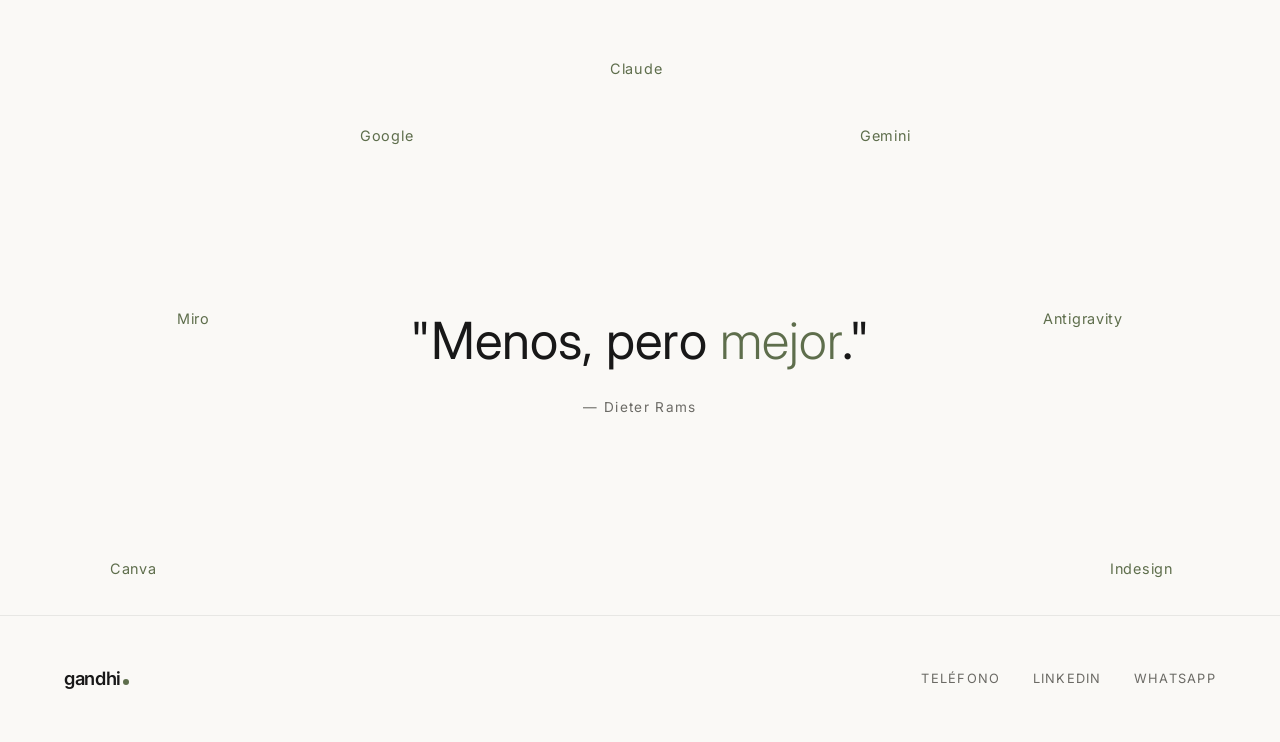
==== commit 21f772c2: "Add files via upload" ====
--- a/index.html
+++ b/index.html
@@ -9,7 +9,7 @@
   <!-- Tipografías: Playfair Display e Inter -->
   <link rel="preconnect" href="https://fonts.googleapis.com">
   <link rel="preconnect" href="https://fonts.gstatic.com" crossorigin>
-  <link href="https://fonts.googleapis.com/css2?family=Inter:wght@300;400;500&family=Playfair+Display:ital,wght@0,400;0,600;1,400;1,600&display=swap" rel="stylesheet">
+  <link href="https://fonts.googleapis.com/css2?family=Inter:wght@300;400;500&display=swap" rel="stylesheet">
   
   <!-- Iconografías para Orbital (CDN) -->
   <link rel="stylesheet" href="https://cdn.jsdelivr.net/gh/devicons/devicon@latest/devicon.min.css">
@@ -41,7 +41,7 @@
       <span class="eyebrow">UX/UI DESIGNER & PRODUCT DESIGNER</span>
       <h1 class="serif-title">El diseño <br><span class="italic">sobrio</span> que emociona.</h1>
       <p class="hero-desc">Soy Gandhi. Convierto la investigación y el pensamiento sistémico en productos que las personas disfrutan usar. Menos ruido, más intención.</p>
-      <a href="https://drive.google.com/file/d/1Mp7B-TnfG2ky7iY8S44y3z_m2OsTeANK/view?usp=sharing" target="_blank" class="btn-elegant">
+      <a href="https://drive.google.com/file/d/1NH2yv004MmbZWlUaQlIuLoVWv4utVdOn/view?usp=sharing" target="_blank" class="btn-elegant">
         Ver Resume
         <span class="arrow">→</span>
       </a>
@@ -55,7 +55,8 @@
   <!-- PROYECTOS SECTION -->
   <section id="proyectos" class="proyectos section-padding">
     <div class="section-header observer-item fade-in-up">
-      <h2 class="serif-subtitle">Estudios de Caso</h2>
+      <h2 class="serif-subtitle">Trabajo Seleccionado</h2>
+      <p class="section-desc">Proyectos donde la investigación guió cada decisión de diseño.</p>
       <div class="line-divider"></div>
     </div>
     
@@ -63,17 +64,10 @@
       <!-- CÚMULO APP -->
       <a href="cumulo-app.html" class="card card-featured observer-item fade-in-up">
         <div class="card-image">
-          <img src="img/Cumulo-App/cumulo_app_mockup.png" alt="Cúmulo App Mockup">
-        </div>
-        <div class="card-content">
-          <span class="card-category">UX/UI Design · Habit Tracker</span>
-          <h3 class="serif-card-title">Cúmulo App</h3>
-          <p>Aplicación móvil de microahorro diseñada bajo un sistema de rachas y registro express para automatizar la constancia y erradicar la fricción cognitiva del registro diario.</p>
-          <div class="tags">
-            <span class="tag">UX Research</span>
-            <span class="tag">UI Design</span>
-            <span class="tag">Gamification</span>
-            <span class="tag">Prototyping</span>
+                    <img src="img/Cumulo-App/cumulo_app_mockup.png" alt="Cúmulo App Mockup">
+          <div class="card-overlay">
+            <span class="card-category">UX/UI Design · Mobile App</span>
+            <h3 class="serif-card-title">Cúmulo App</h3>
           </div>
         </div>
       </a>
@@ -81,17 +75,10 @@
       <!-- CÚMULO WEB -->
       <a href="cumulo-web.html" class="card observer-item fade-in-up">
         <div class="card-image">
-          <img src="img/Cumulo-Web/cumulo_web_mockup.png" alt="Cúmulo Web Mockup">
-        </div>
-        <div class="card-content">
-          <span class="card-category">Web Platform · Analytics</span>
-          <h3 class="serif-card-title">Cúmulo Web</h3>
-          <p>Plataforma web de escritorio responsiva para planificación financiera. Diseñada para analizar tendencias de ahorro a largo plazo y configurar metas compartidas sin tecnicismos.</p>
-          <div class="tags">
-            <span class="tag">UX/UI Design</span>
-            <span class="tag">Information Architecture</span>
-            <span class="tag">Data Visualization</span>
-            <span class="tag">Product Strategy</span>
+                    <img src="img/Cumulo-Web/cumulo_web_mockup.png" alt="Cúmulo Web Mockup">
+          <div class="card-overlay">
+            <span class="card-category">Web Platform · Analytics</span>
+            <h3 class="serif-card-title">Cúmulo Web</h3>
           </div>
         </div>
       </a>
@@ -99,16 +86,10 @@
       <!-- CURARIO -->
       <a href="curario.html" class="card observer-item fade-in-up">
         <div class="card-image">
-          <img src="img/Curario.png" alt="Curario">
-        </div>
-        <div class="card-content">
-          <span class="card-category">Service Design · UX Research</span>
-          <h3 class="serif-card-title">Curario</h3>
-          <p>Curaduría de libros en biblioteca académica. Investigamos por qué el 80% de los usuarios no tocaba el acervo y diseñamos un sistema humano para cambiarlo.</p>
-          <div class="tags">
-            <span class="tag">UX Research</span>
-            <span class="tag">Service Design</span>
-            <span class="tag">Prototyping</span>
+                    <img src="img/Curario.png" alt="Curario">
+          <div class="card-overlay">
+            <span class="card-category">Service Design · UX Research</span>
+            <h3 class="serif-card-title">Curario</h3>
           </div>
         </div>
       </a>
@@ -116,17 +97,10 @@
       <!-- SAM -->
       <a href="sam.html" class="card observer-item fade-in-up">
         <div class="card-image">
-          <img src="img/SAM.jpg" alt="SAM">
-        </div>
-        <div class="card-content">
-          <span class="card-category">Inclusive Design</span>
-          <h3 class="serif-card-title">SAM (MUNAL)</h3>
-          <p>Sistema de Advertencia Multisensorial. Entendimos la brecha visual en museos y transformamos una advertencia en una experiencia inclusiva.</p>
-          <div class="tags">
-            <span class="tag">Inclusive Design</span>
-            <span class="tag">UX Research</span>
-            <span class="tag">Interaction Design</span>
-            <span class="tag">Prototyping</span>
+                    <img src="img/SAM.jpg" alt="SAM">
+          <div class="card-overlay">
+            <span class="card-category">Inclusive Design · Museums</span>
+            <h3 class="serif-card-title">SAM (MUNAL)</h3>
           </div>
         </div>
       </a>
@@ -134,17 +108,10 @@
       <!-- CICLO -->
       <a href="ciclo.html" class="card observer-item fade-in-up">
         <div class="card-image">
-          <img src="img/Ciclo.jpg" alt="CICLO">
-        </div>
-        <div class="card-content">
-          <span class="card-category">Product Design</span>
-          <h3 class="serif-card-title">CICLO</h3>
-          <p>Divertidor para primeras infancias. Diseño de un juego de parque intuitivo para fomentar la motricidad libre y la exploración sin instrucciones.</p>
-          <div class="tags">
-            <span class="tag">User Research</span>
-            <span class="tag">Ergonomics</span>
-            <span class="tag">Prototyping</span>
-            <span class="tag">Physical Design</span>
+                    <img src="img/Ciclo.jpg" alt="CICLO">
+          <div class="card-overlay">
+            <span class="card-category">Product Design · Physical</span>
+            <h3 class="serif-card-title">CICLO</h3>
           </div>
         </div>
       </a>
@@ -158,32 +125,18 @@
         <img src="img/Gandhi-About.png" alt="Gandhi" class="portrait-about">
       </div>
       <div class="sobre-mi-content observer-item fade-in-up">
-        <h2 class="serif-subtitle">Observar antes de crear.</h2>
+        <h2 class="sobre-mi-title">Observar antes de crear.</h2>
         <p>Diseñador Industrial egresado de la UNAM, con enfoque directo en la experiencia de usuario. Mi formación industrial me enseñó a mirar más allá de la pantalla: observar cómo se interactúa, dónde se falla y cómo se siente.</p>
         <p>Creo en el diseño sobrio. En la elegancia de lo delicado y en que los sistemas más robustos son los que parecen invisibles. Me enfoco en remover las fricciones emocionales entre la persona y el producto.</p>
         
-        <div class="skills-grid">
-          <div class="skill-category">
+        <div class="skills-editorial">
+          <div class="skill-line">
             <span class="eyebrow">UX Research & Estrategia</span>
-            <div class="sobre-mi-tags">
-              <span class="tag">Systems Thinking</span>
-              <span class="tag">Service Design</span>
-              <span class="tag">User Interviews</span>
-              <span class="tag">Inclusive Design</span>
-              <span class="tag">Information Architecture</span>
-              <span class="tag">Trabajo Interdisciplinario</span>
-            </div>
+            <p class="skill-list">Systems Thinking · Service Design · User Interviews · Inclusive Design · Information Architecture</p>
           </div>
-          <div class="skill-category">
+          <div class="skill-line">
             <span class="eyebrow">Diseño de Producto</span>
-            <div class="sobre-mi-tags">
-              <span class="tag">Interaction Design</span>
-              <span class="tag">Prototyping</span>
-              <span class="tag">Ergonomics</span>
-              <span class="tag">Design Systems</span>
-              <span class="tag">Figma Avanzado</span>
-              <span class="tag">Bases de HTML & CSS</span>
-            </div>
+            <p class="skill-list">Interaction Design · Design Systems · Prototyping · Figma</p>
           </div>
         </div>
       </div>
--- a/style.css
+++ b/style.css
@@ -11,7 +11,7 @@
   --border-delicate: rgba(24, 24, 24, 0.08); /* Borde negro sutil */
 
   /* Typography */
-  --font-serif: 'Playfair Display', serif;
+  --font-serif: 'Inter', sans-serif;
   --font-sans: 'Inter', sans-serif;
 }
 
@@ -37,11 +37,11 @@
 
 /* Typography Utilities */
 .serif-title {
-  font-family: var(--font-serif);
-  font-size: clamp(2rem, 3.8vw, 3.2rem); /* Título más pequeño y sobrio */
-  font-weight: 400;
+  font-family: var(--font-sans);
+  font-size: clamp(2rem, 3.8vw, 3.2rem);
+  font-weight: 300;
   line-height: 1.05;
-  letter-spacing: -0.02em;
+  letter-spacing: -0.03em;
 }
 
 .serif-subtitle {
@@ -54,14 +54,16 @@
 }
 
 .serif-card-title {
-  font-family: var(--font-serif);
-  font-size: 1.5rem;
+  font-family: var(--font-sans);
+  font-size: 1.2rem;
   font-weight: 400;
+  letter-spacing: -0.01em;
   margin-bottom: 0.5rem;
 }
 
 .italic {
-  font-style: italic;
+  font-style: normal;
+  font-weight: 300;
   color: var(--accent-gold);
 }
 
@@ -171,13 +173,18 @@
   margin: 0 auto;
 }
 
+/* Proyectos: más aire abajo para separar visualmente de sobre-mí */
+.proyectos.section-padding {
+  padding-bottom: 140px;
+}
+
 /* Hero */
 .hero {
   position: relative;
-  overflow: visible; /* Permitimos que las partículas "salgan" de la sección si es necesario */
+  overflow: visible;
   height: 100vh;
   display: flex;
-  align-items: flex-end; /* Baja todo el contenido a la base de la pantalla */
+  align-items: flex-end;
   justify-content: space-between;
   gap: 4rem;
 }
@@ -189,7 +196,7 @@
   max-width: 600px;
   position: relative;
   z-index: 2;
-  padding-bottom: 22vh; /* Empujado hacia arriba dramáticamente para dejar respirar a la foto */
+  padding-bottom: 22vh;
 }
 
 .hero-desc {
@@ -300,47 +307,83 @@
   margin-top: 1rem;
 }
 
+/* ── GRID EDITORIAL ── */
 .grid {
   display: grid;
   grid-template-columns: repeat(2, 1fr);
-  gap: 2rem;
-}
-
+  gap: 2rem 3rem;
+}
+
+/* Card base — sin borde, sin fondo */
 .card {
   text-decoration: none;
   color: inherit;
-  background: var(--bg-card);
-  border: 1px solid var(--border-delicate);
-  border-radius: 20px; /* Esquinas súper redondeadas */
-  padding: 1.5rem;
-  transition: all 0.5s cubic-bezier(0.16, 1, 0.3, 1);
+  background: transparent;
+  border: none;
+  border-radius: 0;
+  padding: 0;
+  overflow: hidden;
   display: flex;
   flex-direction: column;
+  transition: opacity 0.4s ease;
 }
 
 .card:hover {
-  transform: translateY(-8px);
-  border-color: var(--accent-gold); /* UX: Iluminamos el borde en Oliva, clarísimo affordance de interacción */
-  box-shadow: 0 24px 48px rgba(0, 0, 0, 0.06); /* Sombra elegante, ultra difusa, no plana ni pesada */
-}
-
+  opacity: 1;
+  transform: none;
+  box-shadow: none;
+}
+
+/* Featured: ocupa todo el ancho */
 .card-featured {
   grid-column: 1 / -1;
-  flex-direction: row;
-  align-items: center;
-  gap: 3rem;
-  padding: 2rem;
-}
-
+  flex-direction: column;
+  margin-bottom: 0;
+}
+
+/* Imagen */
 .card-image {
   width: 100%;
-  height: 280px;
+  height: 260px;
+  aspect-ratio: unset;
   overflow: hidden;
+  position: relative;
 }
 
 .card-featured .card-image {
-  width: 60%;
-  height: 400px;
+  width: 100%;
+  height: 260px;
+  aspect-ratio: unset;
+  min-height: auto;
+}
+
+/* Overlay en hover */
+.card-overlay {
+  position: absolute;
+  inset: 0;
+  background: rgba(15, 15, 15, 0.72);
+  display: flex;
+  flex-direction: column;
+  justify-content: flex-end;
+  padding: 1.4rem 1.6rem;
+  opacity: 0;
+  transition: opacity 0.35s ease;
+  backdrop-filter: blur(2px);
+}
+
+.card:hover .card-overlay {
+  opacity: 1;
+}
+
+.card-overlay .card-category {
+  color: rgba(250, 249, 246, 0.6);
+  margin-bottom: 0.3rem;
+}
+
+.card-overlay .serif-card-title {
+  color: #FAF9F6;
+  font-size: 1.1rem;
+  margin: 0;
 }
 
 .card-image img {
@@ -351,32 +394,17 @@
 }
 
 .card:hover .card-image img {
-  transform: scale(1.05);
-}
-
+  transform: scale(1.03);
+}
+
+/* Texto debajo — eliminado, ahora todo va en overlay */
 .card-content {
-  padding-top: 1.5rem;
-}
-
-.card-featured .card-content {
-  padding-top: 0;
-  width: 40%;
-}
-
-.card-category {
-  font-size: 0.7rem;
-  text-transform: uppercase;
-  letter-spacing: 0.1em;
-  color: var(--accent-gold); /* Título superior en amarillo */
-  display: block;
-  margin-bottom: 0.8rem;
-}
-
-.card-content p {
-  color: var(--text-muted);
-  font-size: 0.95rem;
-  margin-bottom: 1.5rem;
-  font-weight: 300;
+  display: none;
+}
+
+/* Título más pequeño en cards secundarias */
+.card:not(.card-featured) .serif-card-title {
+  font-size: 1.1rem;
 }
 
 .tags {
@@ -394,41 +422,137 @@
   border: 1px solid var(--border-delicate);
 }
 
+/* Card Outcome */
+.card-outcome {
+  display: block;
+  font-family: var(--font-serif);
+  font-size: 0.85rem;
+  font-style: italic;
+  color: var(--accent-gold);
+  margin-bottom: 1.2rem;
+  line-height: 1.5;
+}
+
+.section-desc {
+  font-size: 0.95rem;
+  color: var(--text-muted);
+  font-weight: 300;
+  margin-top: 0.8rem;
+  margin-bottom: 0;
+}
+
 /* About me */
+.sobre-mi {
+  background-color: #111111;
+  color: #FAF9F6;
+  width: 100%;
+  max-width: 100%;
+}
+
+.sobre-mi.section-padding {
+  max-width: 100%;
+  padding-left: 0;
+  padding-right: 0;
+}
+
 .sobre-mi-inner {
   display: grid;
-  grid-template-columns: 1fr 1fr;
-  gap: 6rem;
-  align-items: center;
+  grid-template-columns: 55% 45%;
+  gap: 0;
+  align-items: start;
+  max-width: 1400px;
+  margin: 0 auto;
+  padding: 0 4rem;
+}
+
+.sobre-mi-content {
+  order: 1;
+  padding-right: 5rem;
+  padding-top: 0;
 }
 
 .sobre-mi-image {
-  aspect-ratio: 3/4;
+  order: 2;
+  width: 100%;
+  height: 100%;
+  min-height: 620px;
   overflow: hidden;
-  border-radius: 20px; /* Bordes redondos marcados */
+  border-radius: 0;
+  align-self: stretch;
+  background-color: #111111;
 }
 
 .sobre-mi-image img {
   width: 100%;
   height: 100%;
   object-fit: cover;
-  filter: grayscale(30%);
+  object-position: top center;
+  filter: grayscale(100%);
+  mix-blend-mode: luminosity;
+}
+
+/* Título enorme sans-serif ligero */
+.sobre-mi-title {
+  font-family: var(--font-sans);
+  font-size: clamp(3rem, 5.5vw, 5rem);
+  font-weight: 300;
+  line-height: 1.05;
+  letter-spacing: -0.03em;
+  color: #FAF9F6;
+  margin-bottom: 2.5rem;
 }
 
 .sobre-mi-content p {
-  color: var(--text-muted);
-  font-size: 1.05rem;
+  color: rgba(250, 249, 246, 0.45);
+  font-size: 0.95rem;
   margin-bottom: 1.5rem;
   font-weight: 300;
-}
-
-.skills-grid {
+  line-height: 1.75;
+  max-width: 480px;
+}
+
+/* Skills: dos cajitas lado a lado */
+.skills-editorial {
+  margin-top: 4rem;
+  padding-top: 0;
+  border-top: none;
   display: grid;
-  grid-template-columns: 1fr;
-  gap: 2rem;
+  grid-template-columns: 1fr 1fr;
+  gap: 0.8rem;
+  max-width: 520px;
+}
+
+.skill-line {
+  border: 1px solid rgba(250, 249, 246, 0.10);
+  border-radius: 4px;
+  padding: 1rem 1.2rem;
+  display: flex;
+  flex-direction: column;
+  gap: 0.5rem;
+}
+
+.sobre-mi .eyebrow {
+  color: var(--accent-gold);
+  font-size: 0.6rem;
+  letter-spacing: 0.18em;
+  margin-bottom: 0.6rem;
+  display: block;
+}
+
+.sobre-mi .skill-list {
+  color: rgba(250, 249, 246, 0.60);
+  font-size: 0.85rem;
+  line-height: 1.5;
+  font-weight: 300;
+}
+
+.skills-editorial {
   margin-top: 3rem;
   padding-top: 3rem;
   border-top: 1px solid var(--border-delicate);
+  display: flex;
+  flex-direction: column;
+  gap: 2rem;
 }
 
 /* Orbital */
@@ -586,12 +710,13 @@
   .hero { flex-direction: column; justify-content: flex-start; align-items: flex-start; text-align: left; gap: 2rem; padding-top: 100px; }
   .hero-content { margin: 0; width: 100%; }
   .hero-image { max-width: 220px; margin: 0; width: 100%; display: block; align-self: flex-start; }
-  .grid { grid-template-columns: 1fr; }
-  .card-featured { flex-direction: column; }
-  .card-featured .card-image, .card-featured .card-content { width: 100%; }
-  .sobre-mi-inner { grid-template-columns: 1fr; gap: 3rem; text-align: left; justify-items: flex-start; }
-  .sobre-mi-content { margin: 0; width: 100%; }
-  .sobre-mi-image { max-width: 220px; margin: 0; width: 100%; display: block; align-self: flex-start; }
+  .grid { grid-template-columns: 1fr; gap: 0.5rem; }
+  .card-featured { margin-bottom: 1rem; }
+  .card-image, .card-featured .card-image { aspect-ratio: 4/3; }
+  .sobre-mi-inner { grid-template-columns: 1fr; gap: 0; }
+  .sobre-mi-content { padding-right: 0; padding-bottom: 2.5rem; }
+  .sobre-mi-image { min-height: 380px; width: 100%; }
+  .skills-editorial { grid-template-columns: 1fr; max-width: 100%; }
   .orbital-section { overflow: hidden; padding: 100px 0; }
   .orbit { width: 220px; height: 220px; top: 50%; } /* Radios a 110px en móvil */
   .software-icon { font-size: 0.65rem; }
@@ -615,24 +740,17 @@
   .glass-nav { padding: 1rem 2rem; }
 }
 
-.sobre-mi-tags {
-  display: flex;
-  flex-wrap: wrap;
-  gap: 8px;
-  margin-top: 12px;
-}
-
-.skills-grid {
-  display: grid;
-  grid-template-columns: 1fr;
-  gap: 2rem;
-  margin-top: 3rem;
-  padding-top: 3rem;
-  border-top: 1px solid var(--border-delicate);
-}
-
-.skill-category .eyebrow {
-  margin-bottom: 0.5rem;
+.skill-line .eyebrow {
+  margin-bottom: 0.4rem;
+}
+
+.skill-list {
+  font-size: 0.9rem;
+  color: var(--text-muted);
+  font-weight: 300;
+  line-height: 1.6;
+  letter-spacing: 0.02em;
+  margin: 0;
 }
 
 /* User Flow Diagram */
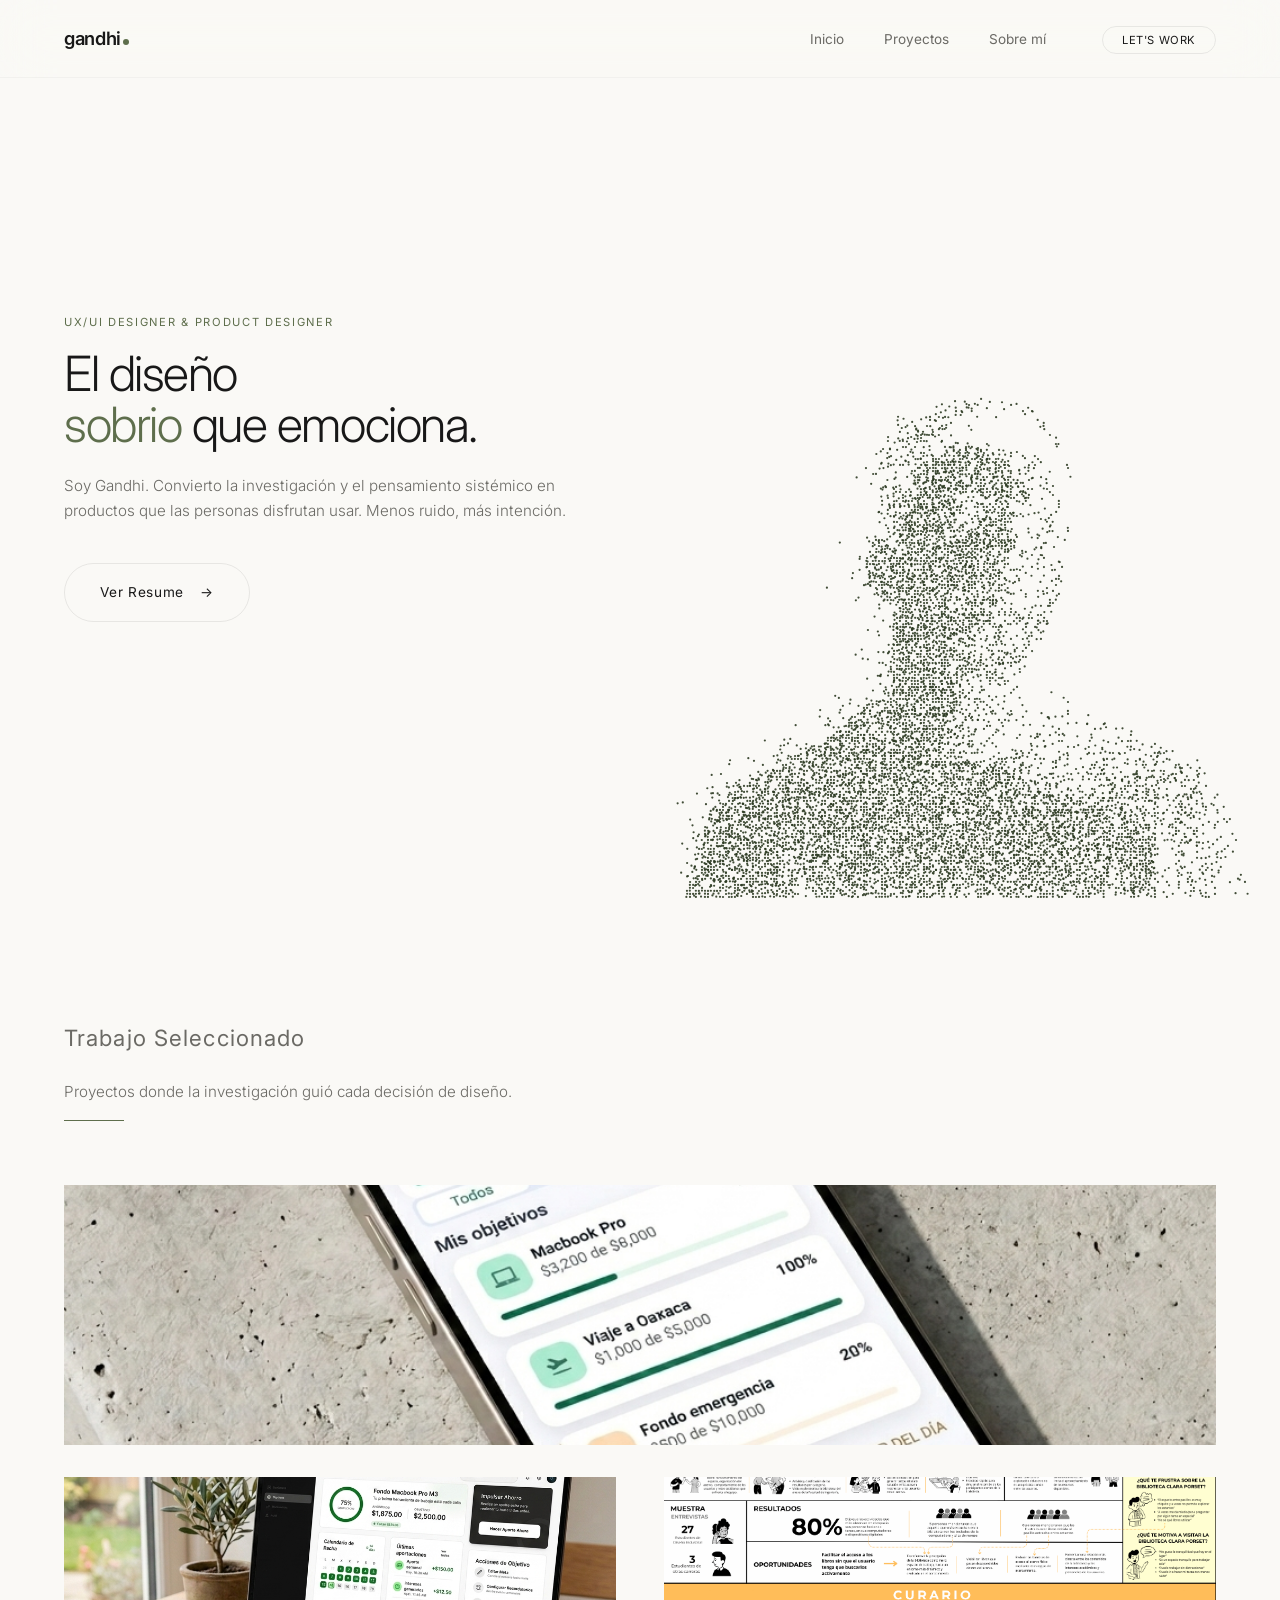
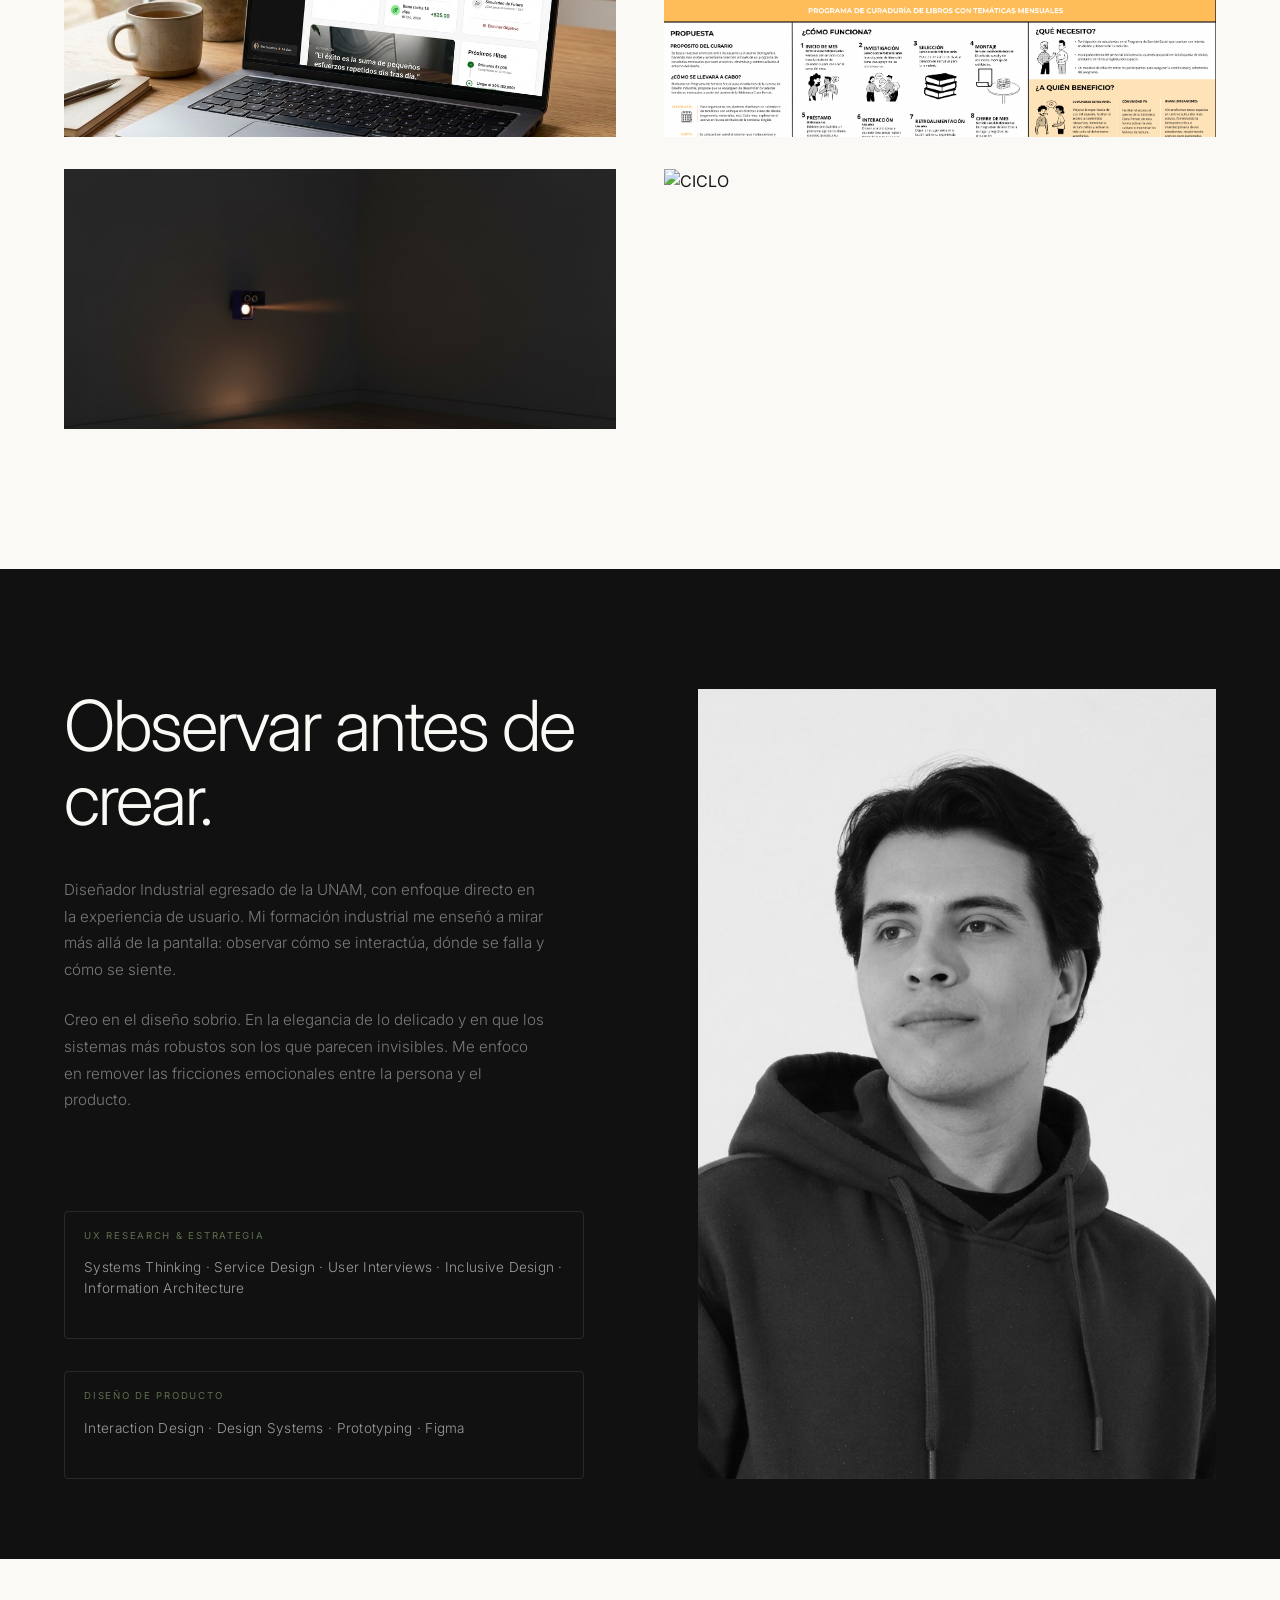
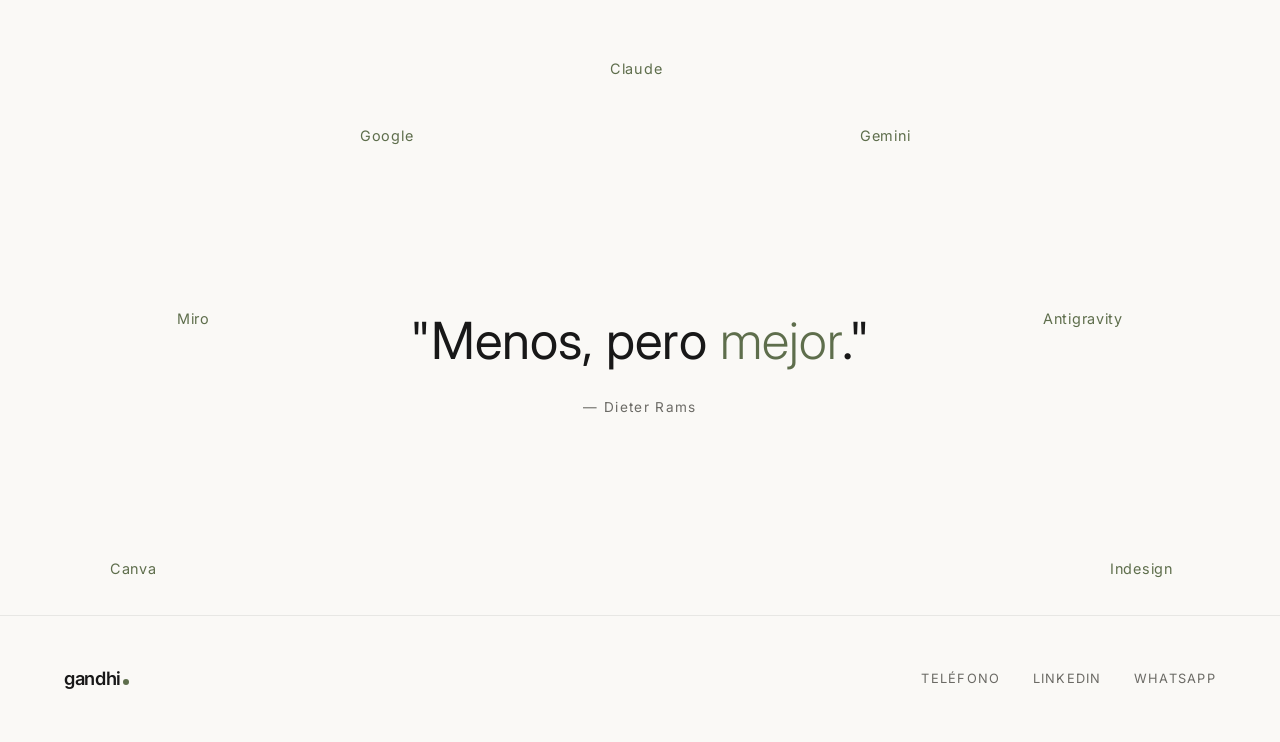
==== commit 5e8fd48b: "Add files via upload" ====
--- a/index.html
+++ b/index.html
@@ -41,7 +41,7 @@
       <span class="eyebrow">UX/UI DESIGNER & PRODUCT DESIGNER</span>
       <h1 class="serif-title">El diseño <br><span class="italic">sobrio</span> que emociona.</h1>
       <p class="hero-desc">Soy Gandhi. Convierto la investigación y el pensamiento sistémico en productos que las personas disfrutan usar. Menos ruido, más intención.</p>
-      <a href="https://drive.google.com/file/d/1NH2yv004MmbZWlUaQlIuLoVWv4utVdOn/view?usp=sharing" target="_blank" class="btn-elegant">
+      <a href="https://drive.google.com/file/d/1NH2yv004MmbZWlUaQlIuLoVWv4utVdOn/view?usp=sharing" target="_blank" rel="noopener noreferrer" class="btn-elegant">
         Ver Resume
         <span class="arrow">→</span>
       </a>
@@ -174,12 +174,12 @@
       <div class="logo" style="pointer-events: none;">gandhi<span class="logo-dot"></span></div>
       <div class="footer-links">
         <a href="tel:+527777161443">Teléfono</a>
-        <a href="https://www.linkedin.com/in/gandhi-gallardo" target="_blank">LinkedIn</a>
-        <a href="https://wa.me/527777161443?text=Hola" target="_blank">WhatsApp</a>
+        <a href="https://www.linkedin.com/in/gandhi-gallardo" target="_blank" rel="noopener noreferrer">LinkedIn</a>
+        <a href="https://wa.me/527777161443?text=Hola" target="_blank" rel="noopener noreferrer">WhatsApp</a>
       </div>
     </div>
   </footer>
 
   <script src="main.js"></script>
 </body>
-</html>+</html>
--- a/style.css
+++ b/style.css
@@ -7,6 +7,7 @@
   --text-main: #181818; /* Charcoal Black Puro */
   --text-muted: #6B6A65; /* Gris cálido de lectura */
   --accent-gold: #5E6E4C; /* Verde Medio / Oliva */
+  --accent-olive: var(--accent-gold);
   
   --border-delicate: rgba(24, 24, 24, 0.08); /* Borde negro sutil */
 
@@ -873,12 +874,78 @@
   filter: brightness(1) contrast(1.0) sepia(0%) grayscale(0%); /* Revelado brillante a todo color cuando haces hover */
 }
 .article-image figcaption {
-  background: var(--bg-card);
-  padding: 1rem;
-  font-size: 0.8rem;
-  color: var(--text-muted);
-  text-align: center;
-  border-top: 1px solid var(--border-delicate);
+  position: absolute !important;
+  left: 0 !important;
+  right: 0 !important;
+  bottom: 0 !important;
+  margin: 0 !important;
+  padding: 1.2rem 1rem 0.8rem !important;
+  background: linear-gradient(to top, rgba(15,15,15,0.75) 0%, transparent 100%) !important;
+  border-top: none !important;
+  color: #FAF9F6 !important;
+  font-family: var(--font-sans) !important;
+  font-size: 0.7rem !important;
+  font-weight: 400 !important;
+  letter-spacing: 0.1em !important;
+  line-height: 1.4 !important;
+  text-align: left !important;
+  text-transform: uppercase !important;
+  opacity: 0 !important;
+  pointer-events: none !important;
+  transition: opacity 0.3s ease !important;
+  z-index: 3 !important;
+}
+.article-image:hover figcaption {
+  opacity: 1 !important;
+}
+
+.article-diagram {
+  position: relative;
+  overflow: hidden;
+}
+
+.article-diagram figcaption,
+.img-overlay {
+  position: absolute !important;
+  left: 0 !important;
+  right: 0 !important;
+  bottom: 0 !important;
+  margin: 0 !important;
+  padding: 1.2rem 1rem 0.8rem !important;
+  background: linear-gradient(to top, rgba(15,15,15,0.75) 0%, transparent 100%) !important;
+  border-top: none !important;
+  color: #FAF9F6 !important;
+  font-family: var(--font-sans) !important;
+  font-size: 0.7rem !important;
+  font-weight: 400 !important;
+  letter-spacing: 0.1em !important;
+  line-height: 1.4 !important;
+  text-align: left !important;
+  text-transform: uppercase !important;
+  opacity: 0 !important;
+  pointer-events: none !important;
+  transition: opacity 0.3s ease !important;
+  z-index: 3 !important;
+}
+
+.article-diagram:hover figcaption,
+.article-image:hover .img-overlay {
+  opacity: 1 !important;
+}
+
+.img-overlay span {
+  color: inherit !important;
+  font: inherit !important;
+  letter-spacing: inherit !important;
+  text-transform: inherit !important;
+}
+
+@media (hover: none) {
+  .article-image figcaption,
+  .article-diagram figcaption,
+  .article-image .img-overlay {
+    opacity: 1 !important;
+  }
 }
 .article-image.two-images {
   display: grid;
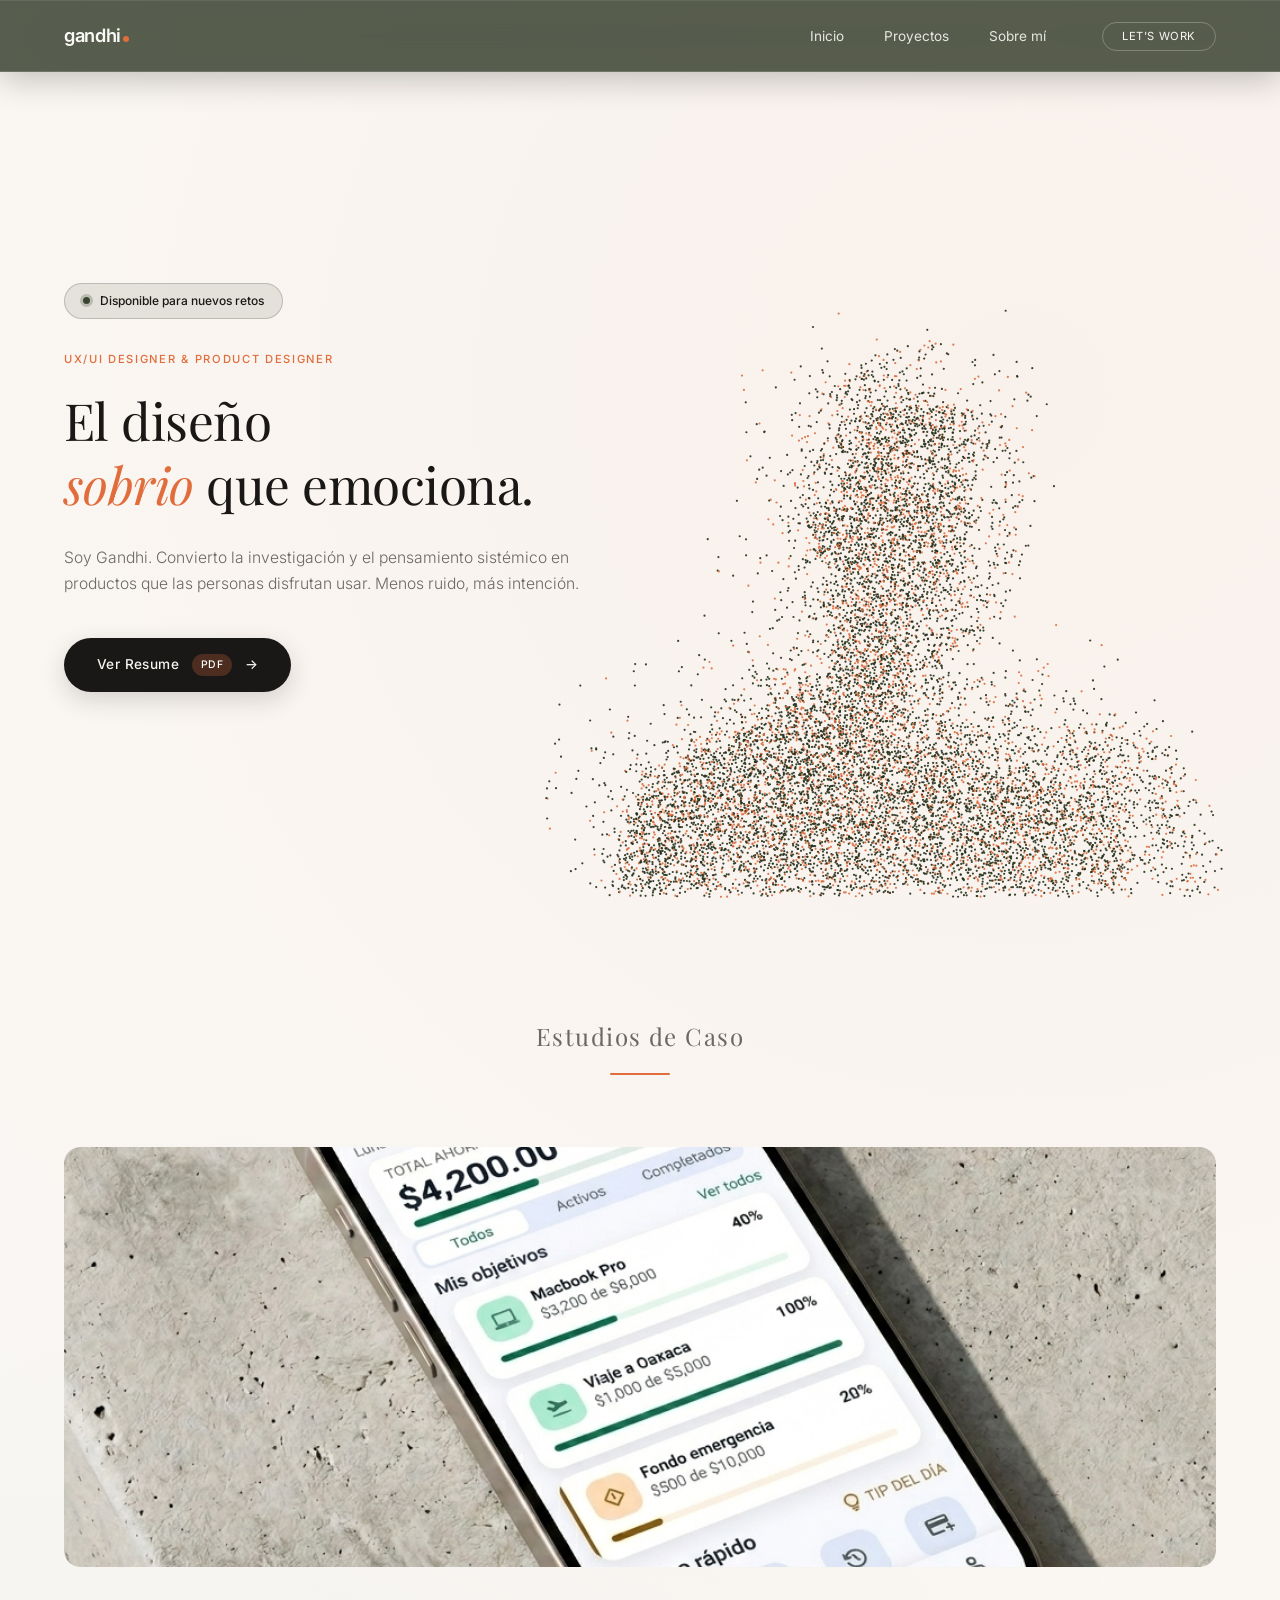
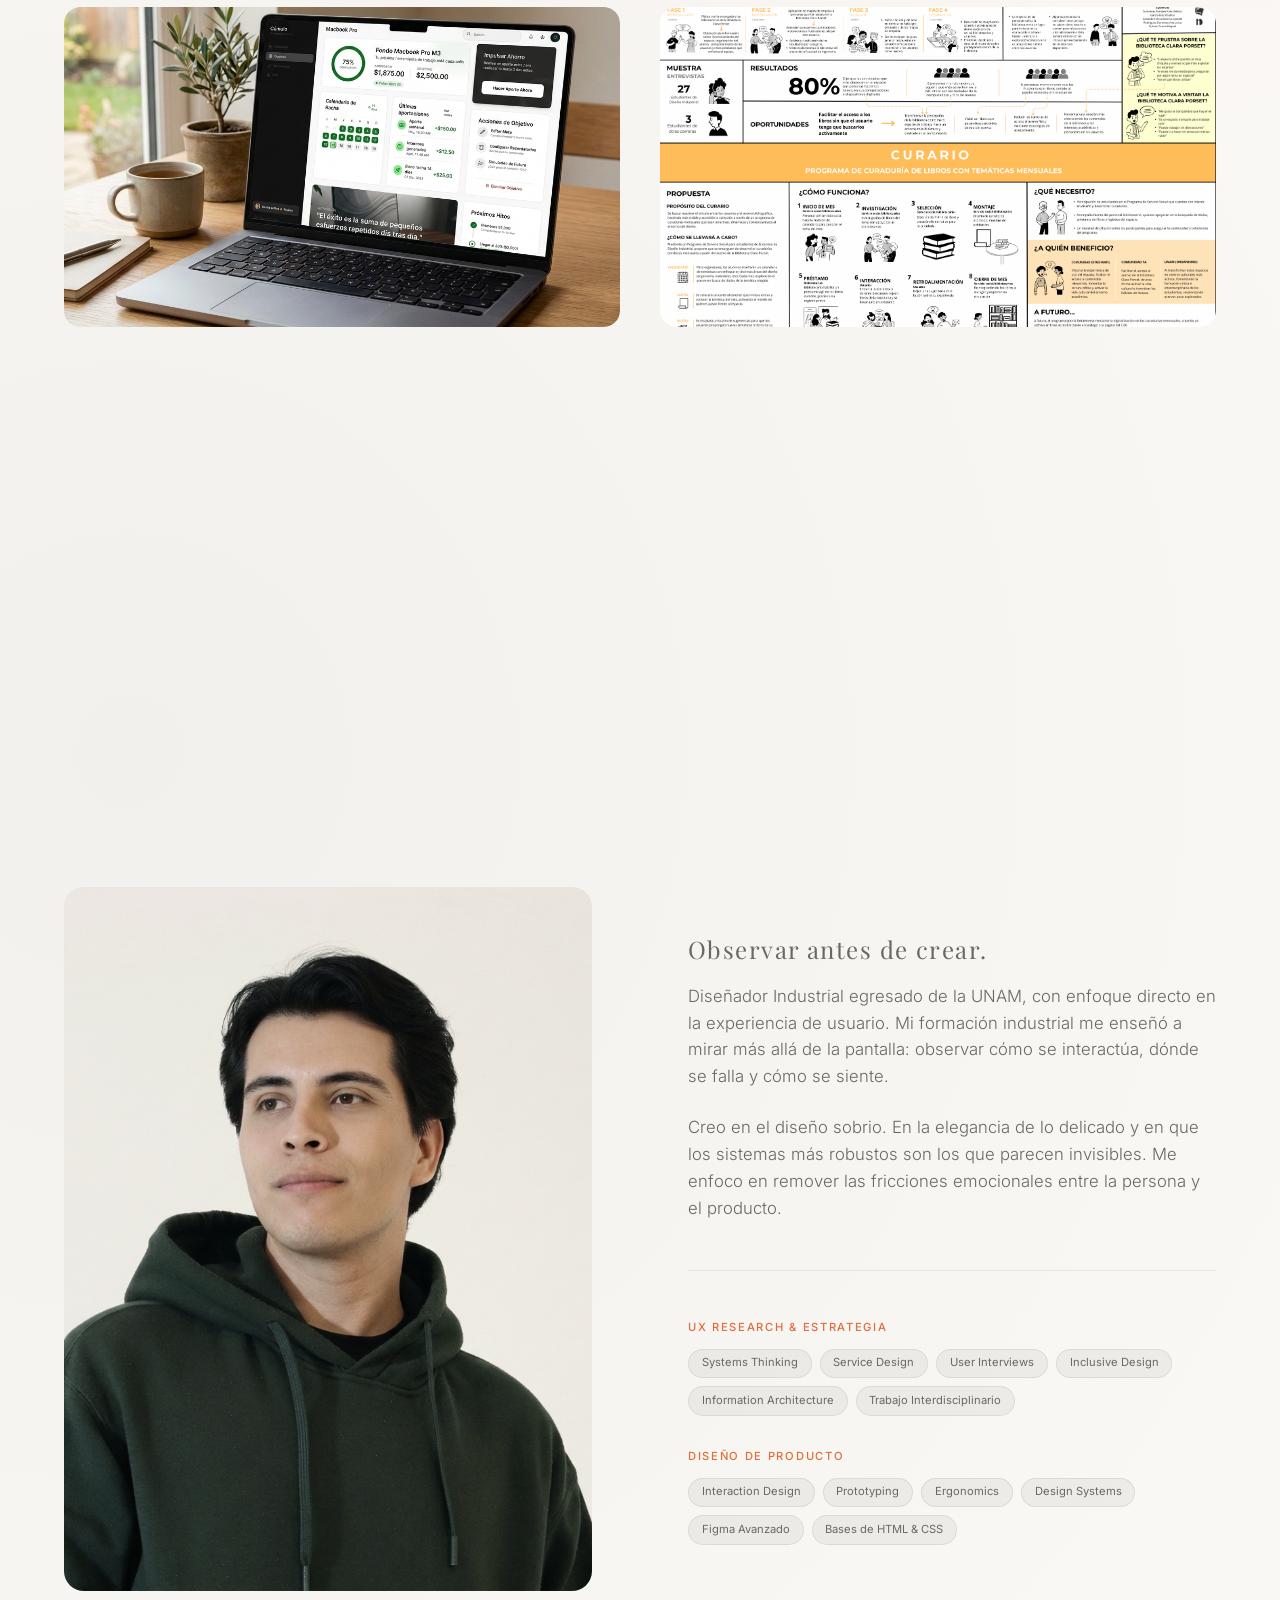
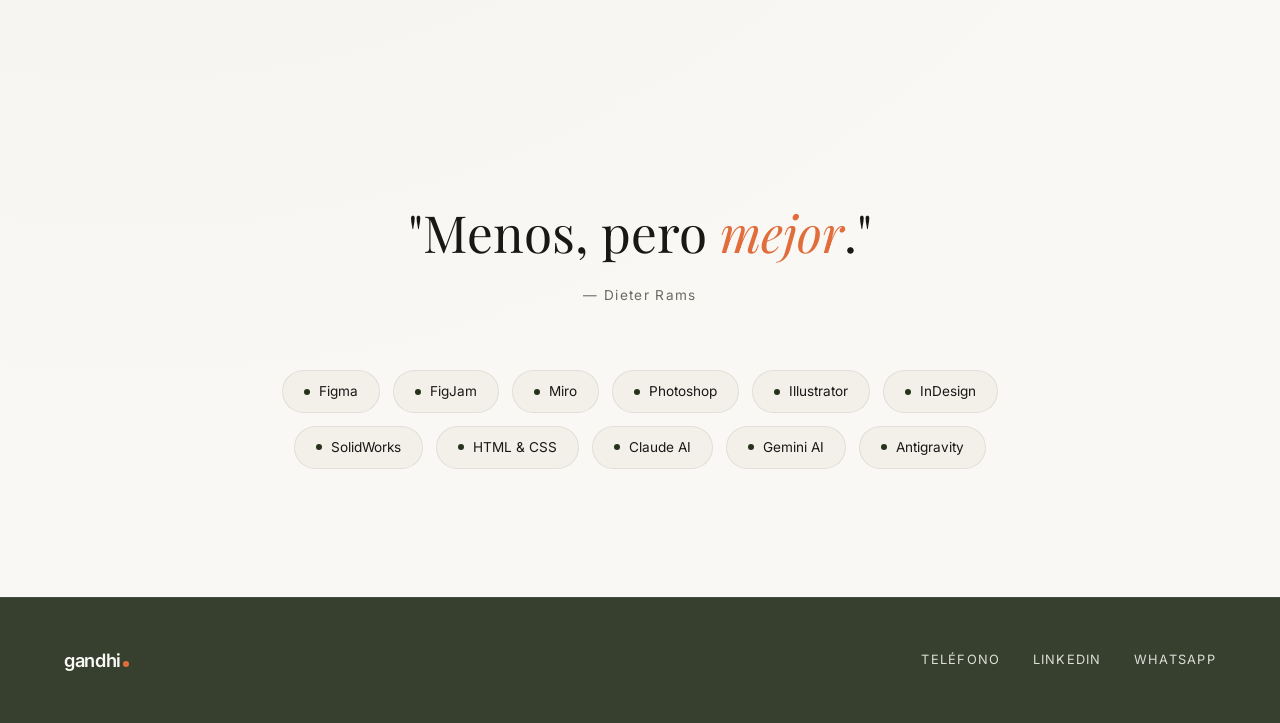
==== commit a202dafd: "Add files via upload" ====
--- a/index.html
+++ b/index.html
@@ -3,15 +3,15 @@
 <head>
   <meta charset="UTF-8">
   <meta name="viewport" content="width=device-width, initial-scale=1.0">
-  <link rel="icon" type="image/svg+xml" href="data:image/svg+xml,%3Csvg xmlns='http://www.w3.org/2000/svg' viewBox='0 0 100 100'%3E%3Ctext y='75' x='40' font-family='Arial, sans-serif' font-size='85' font-weight='800' fill='%23181818' text-anchor='middle'%3Eg%3C/text%3E%3Ccircle cx='80' cy='70' r='14' fill='%235E6E4C'/%3E%3C/svg%3E">
-  <title>Gandhi | UX/UI Designer</title>
+  <link rel="icon" type="image/svg+xml" href="data:image/svg+xml,%3Csvg xmlns='http://www.w3.org/2000/svg' viewBox='0 0 100 100'%3E%3Ctext y='75' x='40' font-family='Arial, sans-serif' font-size='85' font-weight='800' fill='%23181818' text-anchor='middle'%3Eg%3C/text%3E%3Ccircle cx='80' cy='70' r='14' fill='%23E06D3B'/%3E%3C/svg%3E">
+  <title>Gandhi | UX/UI Designer & Product Designer</title>
   
   <!-- Tipografías: Playfair Display e Inter -->
   <link rel="preconnect" href="https://fonts.googleapis.com">
   <link rel="preconnect" href="https://fonts.gstatic.com" crossorigin>
-  <link href="https://fonts.googleapis.com/css2?family=Inter:wght@300;400;500&display=swap" rel="stylesheet">
+  <link href="https://fonts.googleapis.com/css2?family=Inter:wght@300;400;500;600&family=Playfair+Display:ital,wght@0,400;0,600;1,400;1,600&display=swap" rel="stylesheet">
   
-  <!-- Iconografías para Orbital (CDN) -->
+  <!-- Iconografías (CDN) -->
   <link rel="stylesheet" href="https://cdn.jsdelivr.net/gh/devicons/devicon@latest/devicon.min.css">
   <link href='https://unpkg.com/boxicons@2.1.4/css/boxicons.min.css' rel='stylesheet'>
   
@@ -19,7 +19,15 @@
 </head>
 <body>
 
-  <!-- NAVBAR GLASSMORPHISM -->
+  <!-- PRELOADER ULTRA LIGERO DE ENTRADA -->
+  <div id="preloader">
+    <div class="preloader-content">
+      <span class="preloader-logo">gandhi<span class="logo-dot"></span></span>
+      <div class="preloader-line"></div>
+    </div>
+  </div>
+
+  <!-- NAVBAR GLASSMORPHISM OLIVA MILITAR CONSTANTE -->
   <nav class="glass-nav observer-item fade-in">
     <a href="#" class="logo">gandhi<span class="logo-dot"></span></a>
     <div class="menu-toggle" id="mobile-menu">
@@ -38,80 +46,89 @@
   <!-- HERO SECTION -->
   <section id="inicio" class="hero section-padding">
     <div class="hero-content observer-item fade-in-up">
+      <div class="status-badge">
+        <span class="status-dot"></span>
+        <span class="status-text">Disponible para nuevos retos</span>
+      </div>
       <span class="eyebrow">UX/UI DESIGNER & PRODUCT DESIGNER</span>
-      <h1 class="serif-title">El diseño <br><span class="italic">sobrio</span> que emociona.</h1>
+      <h1 class="serif-title">El diseño <br><span class="italic highlight-orange">sobrio</span> que emociona.</h1>
       <p class="hero-desc">Soy Gandhi. Convierto la investigación y el pensamiento sistémico en productos que las personas disfrutan usar. Menos ruido, más intención.</p>
-      <a href="https://drive.google.com/file/d/1NH2yv004MmbZWlUaQlIuLoVWv4utVdOn/view?usp=sharing" target="_blank" rel="noopener noreferrer" class="btn-elegant">
-        Ver Resume
+      <a href="https://drive.google.com/file/d/1Mp7B-TnfG2ky7iY8S44y3z_m2OsTeANK/view?usp=sharing" target="_blank" class="btn-elegant btn-primary-cta">
+        <span>Ver Resume</span>
+        <span class="cta-pill-tag">PDF</span>
         <span class="arrow">→</span>
       </a>
     </div>
     <canvas id="particle-canvas" class="portrait-real" data-src="img/hero-portrait.png" aria-label="Retrato Interactivo Gandhi"></canvas>
     <div class="hero-image observer-item fade-in">
-      <!-- Reservamos el espacio para el layout, pero el canvas ahora es absoluto -->
-    </div>
-  </section>
-
-  <!-- PROYECTOS SECTION -->
+      <!-- Espacio reservado -->
+    </div>
+  </section>
+
+  <!-- PROYECTOS SECTION (CARÁTURAS LIMPIAS CON DESVANECIMIENTO SUAVE AL HOVER) -->
   <section id="proyectos" class="proyectos section-padding">
     <div class="section-header observer-item fade-in-up">
-      <h2 class="serif-subtitle">Trabajo Seleccionado</h2>
-      <p class="section-desc">Proyectos donde la investigación guió cada decisión de diseño.</p>
+      <h2 class="serif-subtitle">Estudios de Caso</h2>
       <div class="line-divider"></div>
     </div>
     
     <div class="grid">
-      <!-- CÚMULO APP -->
+      <!-- CÚMULO APP (2 ESPACIOS EN LA CUADRÍCULA) -->
       <a href="cumulo-app.html" class="card card-featured observer-item fade-in-up">
         <div class="card-image">
-                    <img src="img/Cumulo-App/cumulo_app_mockup.png" alt="Cúmulo App Mockup">
-          <div class="card-overlay">
-            <span class="card-category">UX/UI Design · Mobile App</span>
+          <img src="img/Cumulo-App/cumulo_app_mockup.png" alt="Cúmulo App Mockup">
+          <div class="card-overlay">
+            <span class="card-category">UX/UI Design · Lead Product Designer</span>
             <h3 class="serif-card-title">Cúmulo App</h3>
-          </div>
-        </div>
-      </a>
-
-      <!-- CÚMULO WEB -->
+            <p class="rrhh-data"><i class='bx bx-check-circle'></i> App móvil de microahorro · Sistema de rachas · +65% rapidez de registro</p>
+          </div>
+        </div>
+      </a>
+
+      <!-- CÚMULO WEB (1 ESPACIO) -->
       <a href="cumulo-web.html" class="card observer-item fade-in-up">
         <div class="card-image">
-                    <img src="img/Cumulo-Web/cumulo_web_mockup.png" alt="Cúmulo Web Mockup">
-          <div class="card-overlay">
-            <span class="card-category">Web Platform · Analytics</span>
+          <img src="img/Cumulo-Web/cumulo_web_mockup.png" alt="Cúmulo Web Mockup">
+          <div class="card-overlay">
+            <span class="card-category">Information Architecture · UI/UX Designer</span>
             <h3 class="serif-card-title">Cúmulo Web</h3>
-          </div>
-        </div>
-      </a>
-
-      <!-- CURARIO -->
+            <p class="rrhh-data"><i class='bx bx-check-circle'></i> Analítica financiera · Visualización de datos · 93% consistencia de hábito</p>
+          </div>
+        </div>
+      </a>
+
+      <!-- CURARIO (1 ESPACIO) -->
       <a href="curario.html" class="card observer-item fade-in-up">
         <div class="card-image">
-                    <img src="img/Curario.png" alt="Curario">
-          <div class="card-overlay">
-            <span class="card-category">Service Design · UX Research</span>
+          <img src="img/Curario.png" alt="Curario">
+          <div class="card-overlay">
+            <span class="card-category">UX Research · Service Design</span>
             <h3 class="serif-card-title">Curario</h3>
-          </div>
-        </div>
-      </a>
-
-      <!-- SAM -->
+            <p class="rrhh-data"><i class='bx bx-check-circle'></i> Service Design biblioteca UNAM · 30 entrevistas · Curaduría bibliográfica</p>
+          </div>
+        </div>
+      </a>
+
+      <!-- SAM (1 ESPACIO) -->
       <a href="sam.html" class="card observer-item fade-in-up">
         <div class="card-image">
-                    <img src="img/SAM.jpg" alt="SAM">
-          <div class="card-overlay">
-            <span class="card-category">Inclusive Design · Museums</span>
+          <img src="img/SAM.jpg" alt="SAM">
+          <div class="card-overlay">
+            <span class="card-category">Inclusive Design · Museum Accessibility</span>
             <h3 class="serif-card-title">SAM (MUNAL)</h3>
-          </div>
-        </div>
-      </a>
-
-      <!-- CICLO -->
+            <p class="rrhh-data"><i class='bx bx-check-circle'></i> Accesibilidad en museos · Sistema multisensorial · Pruebas en campo</p>
+          </div>
+        </div>
+      </a>
+
+      <!-- CICLO (1 ESPACIO) -->
       <a href="ciclo.html" class="card observer-item fade-in-up">
         <div class="card-image">
-                    <img src="img/Ciclo.jpg" alt="CICLO">
-          <div class="card-overlay">
-            <span class="card-category">Product Design · Physical</span>
+          <img src="img/Ciclo.jpg" alt="CICLO">
+          <div class="card-overlay">
+            <span class="card-category">UX Research · Ergonomic Design</span>
             <h3 class="serif-card-title">CICLO</h3>
+            <p class="rrhh-data"><i class='bx bx-check-circle'></i> Producto físico · Etnografía AEIOU · Proyecto Fundación FEMSA</p>
           </div>
         </div>
       </a>
@@ -125,61 +142,72 @@
         <img src="img/Gandhi-About.png" alt="Gandhi" class="portrait-about">
       </div>
       <div class="sobre-mi-content observer-item fade-in-up">
-        <h2 class="sobre-mi-title">Observar antes de crear.</h2>
+        <h2 class="serif-subtitle" style="text-align: left;">Observar antes de crear.</h2>
         <p>Diseñador Industrial egresado de la UNAM, con enfoque directo en la experiencia de usuario. Mi formación industrial me enseñó a mirar más allá de la pantalla: observar cómo se interactúa, dónde se falla y cómo se siente.</p>
         <p>Creo en el diseño sobrio. En la elegancia de lo delicado y en que los sistemas más robustos son los que parecen invisibles. Me enfoco en remover las fricciones emocionales entre la persona y el producto.</p>
         
-        <div class="skills-editorial">
-          <div class="skill-line">
+        <div class="skills-grid">
+          <div class="skill-category">
             <span class="eyebrow">UX Research & Estrategia</span>
-            <p class="skill-list">Systems Thinking · Service Design · User Interviews · Inclusive Design · Information Architecture</p>
-          </div>
-          <div class="skill-line">
+            <div class="sobre-mi-tags">
+              <span class="tag">Systems Thinking</span>
+              <span class="tag">Service Design</span>
+              <span class="tag">User Interviews</span>
+              <span class="tag">Inclusive Design</span>
+              <span class="tag">Information Architecture</span>
+              <span class="tag">Trabajo Interdisciplinario</span>
+            </div>
+          </div>
+          <div class="skill-category">
             <span class="eyebrow">Diseño de Producto</span>
-            <p class="skill-list">Interaction Design · Design Systems · Prototyping · Figma</p>
-          </div>
-        </div>
-      </div>
-    </div>
-  </section>
-
-  <!-- ORBITAL & QUOTE SECTION -->
+            <div class="sobre-mi-tags">
+              <span class="tag">Interaction Design</span>
+              <span class="tag">Prototyping</span>
+              <span class="tag">Ergonomics</span>
+              <span class="tag">Design Systems</span>
+              <span class="tag">Figma Avanzado</span>
+              <span class="tag">Bases de HTML & CSS</span>
+            </div>
+          </div>
+        </div>
+      </div>
+    </div>
+  </section>
+
+  <!-- QUOTE & HERRAMIENTAS SECTION -->
   <section class="orbital-section section-padding observer-item fade-in">
-    <div class="orbital-container">
-      <h2 class="serif-quote">"Menos, pero <span class="italic">mejor</span>."</h2>
+    <div class="quote-editorial-container">
+      <h2 class="serif-quote">"Menos, pero <span class="italic highlight-orange">mejor</span>."</h2>
       <span class="quote-author">— Dieter Rams</span>
       
-      <!-- Icons Orbiting (Símbolos minimalistas) -->
-      <!-- Floating Skills -->
-      <div class="orbit">
-        <div class="software-icon icon-1"><span>Indesign</span></div>
-        <div class="software-icon icon-2"><span>Photoshop</span></div>
-        <div class="software-icon icon-3"><span>Illustrator</span></div>
-        <div class="software-icon icon-4"><span>Solidworks</span></div>
-        <div class="software-icon icon-5"><span>Figma</span></div>
-        <div class="software-icon icon-6"><span>FigJam</span></div>
-        <div class="software-icon icon-7"><span>Canva</span></div>
-        <div class="software-icon icon-8"><span>Miro</span></div>
-        <div class="software-icon icon-9"><span>Google</span></div>
-        <div class="software-icon icon-10"><span>Claude</span></div>
-        <div class="software-icon icon-11"><span>Gemini</span></div>
-        <div class="software-icon icon-12"><span>Antigravity</span></div>
-      </div>
-    </div>
-  </section>
-
-  <!-- FOOTER -->
+      <div class="tools-editorial-grid">
+        <div class="tool-pill"><span class="tool-dot"></span>Figma</div>
+        <div class="tool-pill"><span class="tool-dot"></span>FigJam</div>
+        <div class="tool-pill"><span class="tool-dot"></span>Miro</div>
+        <div class="tool-pill"><span class="tool-dot"></span>Photoshop</div>
+        <div class="tool-pill"><span class="tool-dot"></span>Illustrator</div>
+        <div class="tool-pill"><span class="tool-dot"></span>InDesign</div>
+        <div class="tool-pill"><span class="tool-dot"></span>SolidWorks</div>
+        <div class="tool-pill"><span class="tool-dot"></span>HTML & CSS</div>
+        <div class="tool-pill"><span class="tool-dot"></span>Claude AI</div>
+        <div class="tool-pill"><span class="tool-dot"></span>Gemini AI</div>
+        <div class="tool-pill"><span class="tool-dot"></span>Antigravity</div>
+      </div>
+    </div>
+  </section>
+
+  <!-- FOOTER VERDE OLIVA MILITAR CONSTANTE -->
   <footer>
     <div class="footer-inner">
       <div class="logo" style="pointer-events: none;">gandhi<span class="logo-dot"></span></div>
       <div class="footer-links">
         <a href="tel:+527777161443">Teléfono</a>
-        <a href="https://www.linkedin.com/in/gandhi-gallardo" target="_blank" rel="noopener noreferrer">LinkedIn</a>
-        <a href="https://wa.me/527777161443?text=Hola" target="_blank" rel="noopener noreferrer">WhatsApp</a>
+        <a href="https://www.linkedin.com/in/gandhi-gallardo" target="_blank">LinkedIn</a>
+        <a href="https://wa.me/527777161443?text=Hola" target="_blank">WhatsApp</a>
       </div>
     </div>
   </footer>
 
   <script src="main.js"></script>
 </body>
-</html>
+</html>
--- a/style.css
+++ b/style.css
@@ -1,18 +1,18 @@
 :root {
-  /* Editorial Light / Wabi Sabi Palette */
-  --bg-color: #FAF9F6; /* Alabastro / Off-White más puro y fresco */
-  --bg-card:  #F2F0EB; /* Contraste ligerísimo para tarjetas (Alabastro en sombra) */
-  --bg-nav: rgba(250, 249, 246, 0.60); 
+  /* Editorial Warm Wabi Sabi Palette */
+  --bg-color: #FAF8F5; /* Blanco Cálido Porcelana */
+  --bg-card:  #F3F0EA; /* Arena Suave Claro */
+  --bg-nav: rgba(38, 48, 30, 0.92); /* Verde Militar Constante */
   
-  --text-main: #181818; /* Charcoal Black Puro */
-  --text-muted: #6B6A65; /* Gris cálido de lectura */
-  --accent-gold: #5E6E4C; /* Verde Medio / Oliva */
-  --accent-olive: var(--accent-gold);
-  
-  --border-delicate: rgba(24, 24, 24, 0.08); /* Borde negro sutil */
+  --text-main: #1A1816; /* Charcoal Cálido Profundo */
+  --text-muted: #6B6860; /* Gris cálido */
+  --accent-gold: #26321C; /* Verde Oliva Militar */
+  --accent-orange: #E06D3B; /* Naranja Cálido de Resalte */
+  --accent-warm: #C87A54; /* Terracota / Ámbar Cálido */
+  --border-delicate: rgba(26, 24, 22, 0.08); /* Borde suave */
 
   /* Typography */
-  --font-serif: 'Inter', sans-serif;
+  --font-serif: 'Playfair Display', serif;
   --font-sans: 'Inter', sans-serif;
 }
 
@@ -33,39 +33,96 @@
   line-height: 1.6;
   -webkit-font-smoothing: antialiased;
   -moz-osx-font-smoothing: grayscale;
-  overflow-x: hidden; /* Evita expansiones no deseadas en móvil */
-}
-
-/* Typography Utilities */
+  overflow-x: hidden;
+  background-image: 
+    radial-gradient(circle at 80% 10%, rgba(224, 109, 59, 0.05) 0%, transparent 40%),
+    radial-gradient(circle at 10% 60%, rgba(38, 48, 30, 0.04) 0%, transparent 50%);
+}
+
+/* ── PRELOADER ULTRA-LIGERO DE ENTRADA ── */
+#preloader {
+  position: fixed;
+  inset: 0;
+  background-color: var(--bg-color);
+  z-index: 9999;
+  display: flex;
+  align-items: center;
+  justify-content: center;
+  transition: opacity 0.8s cubic-bezier(0.16, 1, 0.3, 1), visibility 0.8s ease;
+}
+
+#preloader.loaded {
+  opacity: 0;
+  visibility: hidden;
+  pointer-events: none;
+}
+
+.preloader-content {
+  text-align: center;
+}
+
+.preloader-logo {
+  font-family: var(--font-sans);
+  font-weight: 600;
+  font-size: 2rem;
+  color: var(--text-main);
+  letter-spacing: -0.02em;
+  display: flex;
+  align-items: baseline;
+  justify-content: center;
+  gap: 2px;
+}
+
+.preloader-line {
+  width: 40px;
+  height: 2px;
+  background: var(--accent-orange);
+  margin: 1rem auto 0 auto;
+  border-radius: 2px;
+  animation: preloaderPulse 1.2s cubic-bezier(0.4, 0, 0.2, 1) infinite alternate;
+}
+
+@keyframes preloaderPulse {
+  0% { width: 16px; opacity: 0.3; }
+  100% { width: 55px; opacity: 1; }
+}
+
+/* Typography Utilities & Headings con Espaciado Holgado */
 .serif-title {
-  font-family: var(--font-sans);
-  font-size: clamp(2rem, 3.8vw, 3.2rem);
-  font-weight: 300;
-  line-height: 1.05;
-  letter-spacing: -0.03em;
+  font-family: var(--font-serif);
+  font-size: clamp(2.1rem, 4vw, 3.4rem);
+  font-weight: 400;
+  line-height: 1.25;
+  letter-spacing: -0.01em;
+  margin-bottom: 1.8rem;
 }
 
 .serif-subtitle {
   font-family: var(--font-serif);
-  font-size: clamp(1rem, 2vw, 1.4rem); /* Ultra sutil para no robar atención */
+  font-size: clamp(1.1rem, 2.2vw, 1.5rem);
   font-weight: 400;
-  letter-spacing: 0.05em;
-  color: var(--text-muted); /* Para hacerlo más sobrio y delicado */
-  margin-bottom: 1.5rem;
+  letter-spacing: 0.06em;
+  color: var(--text-muted);
+  margin-bottom: 1rem;
+  line-height: 1.4;
 }
 
 .serif-card-title {
-  font-family: var(--font-sans);
-  font-size: 1.2rem;
+  font-family: var(--font-serif);
+  font-size: 1.35rem;
   font-weight: 400;
-  letter-spacing: -0.01em;
-  margin-bottom: 0.5rem;
+  margin-bottom: 0.2rem;
+  color: #FAF9F6;
 }
 
 .italic {
-  font-style: normal;
-  font-weight: 300;
+  font-style: italic;
   color: var(--accent-gold);
+}
+
+.highlight-orange {
+  color: var(--accent-orange) !important;
+  font-style: italic;
 }
 
 .eyebrow {
@@ -74,35 +131,65 @@
   font-size: 0.7rem;
   text-transform: uppercase;
   letter-spacing: 0.15em;
-  color: var(--accent-gold);
-  margin-bottom: 1rem;
-}
-
-/* Navbar */
-.glass-nav {
+  color: var(--accent-orange);
+  margin-bottom: 1.2rem;
+  font-weight: 500;
+}
+
+/* Status Badge matching Navbar Military Olive */
+.status-badge {
+  display: inline-flex;
+  align-items: center;
+  gap: 0.6rem;
+  padding: 0.45rem 1.15rem;
+  background: rgba(38, 50, 28, 0.10);
+  border: 1px solid rgba(38, 50, 28, 0.22);
+  border-radius: 100px;
+  font-size: 0.75rem;
+  color: var(--text-main);
+  margin-bottom: 2rem;
+  font-weight: 500;
+}
+
+.status-dot {
+  width: 7px;
+  height: 7px;
+  background-color: rgba(38, 50, 28, 0.9);
+  border-radius: 50%;
+  box-shadow: 0 0 0 3px rgba(38, 50, 28, 0.22);
+  animation: pulseDot 2s infinite;
+}
+
+@keyframes pulseDot {
+  0% { box-shadow: 0 0 0 0 rgba(38, 50, 28, 0.4); }
+  70% { box-shadow: 0 0 0 6px rgba(38, 50, 28, 0); }
+  100% { box-shadow: 0 0 0 0 rgba(38, 50, 28, 0); }
+}
+
+/* Navbar — Glassmorphism Militar Intensificado */
+.glass-nav, .case-nav {
   position: fixed;
   top: 0;
   width: 100%;
-  padding: 1.5rem 4rem;
+  padding: 1.3rem 4rem;
   display: flex;
   justify-content: space-between;
   align-items: center;
-  background: rgba(250, 249, 246, 0.35); /* Transparente sobre alabastro */
-  backdrop-filter: blur(24px) saturate(130%); 
-  -webkit-backdrop-filter: blur(24px) saturate(130%);
-  border-bottom: 1px solid rgba(0, 0, 0, 0.03); 
-  box-shadow: 0 4px 30px rgba(0, 0, 0, 0.03); /* Sombra súper sutil en light mode */
+  background: rgba(38, 48, 30, 0.76) !important; /* Cristal verde militar translúcido */
+  backdrop-filter: blur(36px) saturate(190%) brightness(0.95);
+  -webkit-backdrop-filter: blur(36px) saturate(190%) brightness(0.95);
+  border-bottom: 1px solid rgba(255, 255, 255, 0.14); 
+  box-shadow: 0 8px 32px rgba(0, 0, 0, 0.22), inset 0 1px 0 rgba(255, 255, 255, 0.08);
   z-index: 1000;
-  transition: all 0.3s ease;
 }
 
 .logo {
   text-decoration: none;
-  color: var(--text-main);
+  color: #FAF9F6;
   font-family: var(--font-sans);
-  font-weight: 600; /* Peso un poco más fuerte para que se sostenga bien en lowercase */
-  letter-spacing: -0.02em; /* Kerning cerrado tipo agencia tech */
-  font-size: 1.15rem; /* Un poco más grande para compensar la falta de mayúsculas */
+  font-weight: 600;
+  letter-spacing: -0.02em;
+  font-size: 1.15rem;
   display: flex;
   align-items: baseline;
   gap: 2px;
@@ -112,8 +199,8 @@
   display: inline-block;
   width: 6px;
   height: 6px;
-  background-color: var(--accent-gold); /* Verde Oliva */
-  border-radius: 50%; /* Círculo perfecto */
+  background-color: var(--accent-orange);
+  border-radius: 50%;
 }
 
 .nav-links {
@@ -125,30 +212,43 @@
 
 .nav-links a {
   text-decoration: none;
-  color: var(--text-muted);
+  color: rgba(250, 249, 246, 0.88);
   font-size: 0.85rem;
   transition: color 0.3s ease;
 }
 
 .nav-links a:hover {
-  color: var(--text-main);
-}
+  color: var(--accent-orange);
+}
+
+.btn-back {
+  display: flex;
+  align-items: center;
+  gap: 0.5rem;
+  color: rgba(250, 249, 246, 0.88);
+  text-decoration: none;
+  font-size: 0.75rem;
+  text-transform: uppercase;
+  letter-spacing: 0.1em;
+  transition: color 0.3s;
+}
+.btn-back:hover { color: var(--accent-orange); }
 
 .nav-cta {
   padding: 0.4rem 1.2rem;
-  border: 1px solid var(--border-delicate);
+  border: 1px solid rgba(255, 255, 255, 0.25);
   border-radius: 100px;
   text-transform: uppercase;
   letter-spacing: 0.05em;
   font-size: 0.7rem !important;
-  color: var(--text-main) !important;
+  color: #FAF9F6 !important;
   transition: all 0.3s ease;
   margin-left: 1rem;
 }
 
 .nav-cta:hover {
-  border-color: var(--accent-gold);
-  background: var(--accent-gold);
+  border-color: var(--accent-orange);
+  background: var(--accent-orange);
   color: #FFFFFF !important;
 }
 
@@ -163,7 +263,7 @@
 .menu-toggle .bar {
   width: 25px;
   height: 2px;
-  background-color: var(--text-main);
+  background-color: #FAF9F6;
   transition: all 0.3s cubic-bezier(0.16, 1, 0.3, 1);
 }
 
@@ -174,109 +274,45 @@
   margin: 0 auto;
 }
 
-/* Proyectos: más aire abajo para separar visualmente de sobre-mí */
-.proyectos.section-padding {
-  padding-bottom: 140px;
-}
-
 /* Hero */
 .hero {
   position: relative;
   overflow: visible;
   height: 100vh;
-  display: flex;
-  align-items: flex-end;
+  min-height: 680px;
+  display: flex;
+  align-items: center; /* Centrado vertical alineado con el retrato de partículas */
   justify-content: space-between;
   gap: 4rem;
 }
 
-/* Sin haz de luz al requerirse todo en negro */
-
 .hero-content {
   flex: 1;
-  max-width: 600px;
+  max-width: 580px;
   position: relative;
   z-index: 2;
-  padding-bottom: 22vh;
+  padding-bottom: 0;
+  margin-top: 35px; /* Compensación sutil por la barra fija superior */
 }
 
 .hero-desc {
-  font-size: 0.95rem; /* Descripción más sutil */
+  font-size: 0.98rem;
   color: var(--text-muted);
   margin: 1.5rem 0 2.5rem 0;
   font-weight: 300;
+  line-height: 1.7;
 }
 
 .hero-image {
   flex: 1;
   position: relative;
-  height: 90vh; /* 10% más grande */
-  max-width: 660px; /* Incremento para mayor protagonismo */
+  height: 90vh;
+  max-width: 660px;
   z-index: 2;
-  align-self: flex-end; /* Anclado a la base de la pantalla */
-}
-
-.hero-image img {
-  width: 100%;
-  height: 100%;
-  object-fit: cover;
-  object-position: bottom center; /* La base de la imagen al ras del contenedor */
-  border-radius: 4px;
-}
-
-.glow-effect {
-  display: none; /* Destello eliminado a petición de Gandhi */
-}
-
-/* Button */
-.btn-elegant {
-  display: inline-flex;
-  align-items: center;
-  gap: 1rem;
-  padding: 1.1rem 2.2rem;
-  border: 1px solid var(--border-delicate);
-  border-radius: 100px; /* Forma de píldora extrema */
-  background: transparent;
-  color: var(--text-main);
-  text-decoration: none;
-  font-size: 0.85rem;
-  letter-spacing: 0.05em;
-  transition: all 0.4s ease;
-}
-
-.btn-elegant:hover {
-  border-color: var(--accent-gold);
-  background: var(--accent-gold); /* Relleno oliva al hover */
-  color: #FFFFFF; /* Texto blanco sobre oliva */
-}
-
-.btn-elegant .arrow {
-  transition: transform 0.3s ease;
-}
-
-.btn-elegant:hover .arrow {
-  transform: translateX(5px);
-}
-
-/* Image Placeholders */
-.image-placeholder {
-  width: 100%;
-  aspect-ratio: 3/4;
-  background: rgba(255, 255, 255, 0.02);
-  border: 1px dashed rgba(212, 175, 55, 0.4); /* Delicate gold border */
-  border-radius: 4px;
-  display: flex;
-  align-items: center;
-  justify-content: center;
-  color: var(--text-muted);
-  font-size: 0.75rem;
-  text-transform: uppercase;
-  letter-spacing: 0.1em;
-  text-align: center;
-  padding: 1rem;
-}
-
-/* Portrait Image Styles & Cinematic Animation */
+  align-self: flex-end;
+}
+
+/* Retrato de Partículas - Lienzo Completo */
 .portrait-real {
   position: absolute;
   top: 0;
@@ -284,374 +320,326 @@
   width: 100%;
   height: 100%;
   object-fit: contain;
-  border-radius: 0;
-  display: block;
-  mix-blend-mode: multiply; /* CRÍTICO: Multiply para oscurecer sobre hueso */
+  mix-blend-mode: multiply;
   z-index: 1; 
   pointer-events: auto; 
 }
 
-@keyframes portraitBreathe {
-  0% { transform: scale(1); filter: contrast(1) brightness(1); }
-  100% { transform: scale(1.03); filter: contrast(1.05) brightness(0.95); }
-}
-
-/* Projects */
+/* Primary CTA Button */
+.btn-primary-cta {
+  display: inline-flex;
+  align-items: center;
+  gap: 0.8rem;
+  padding: 0.95rem 2rem;
+  background-color: var(--text-main);
+  color: #F7F5F0 !important;
+  border-radius: 100px;
+  text-decoration: none;
+  font-size: 0.85rem;
+  font-weight: 500;
+  letter-spacing: 0.03em;
+  box-shadow: 0 8px 24px rgba(26, 24, 22, 0.16);
+  transition: all 0.4s cubic-bezier(0.16, 1, 0.3, 1);
+  border: 1px solid transparent;
+}
+
+.btn-primary-cta:hover {
+  background-color: var(--accent-orange);
+  transform: translateY(-3px);
+  box-shadow: 0 14px 32px rgba(224, 109, 59, 0.28);
+  color: #FFFFFF !important;
+}
+
+.btn-primary-cta .arrow {
+  transition: transform 0.3s ease;
+}
+
+.btn-primary-cta:hover .arrow {
+  transform: translateX(6px);
+}
+
+.cta-pill-tag {
+  font-size: 0.65rem;
+  padding: 0.15rem 0.55rem;
+  background: rgba(224, 109, 59, 0.25);
+  border-radius: 50px;
+  text-transform: uppercase;
+  letter-spacing: 0.05em;
+  color: #FFF;
+}
+
+/* ── GRID EDITORIAL DE PROYECTOS (CENTRADOS Y SIN RECUADRO) ── */
 .section-header {
-  margin-bottom: 4rem;
+  text-align: center;
+  margin-bottom: 4.5rem;
 }
 
 .line-divider {
   width: 60px;
-  height: 1px;
-  background: var(--accent-gold);
-  margin-top: 1rem;
-}
-
-/* ── GRID EDITORIAL ── */
+  height: 2px;
+  background: var(--accent-orange);
+  margin: 1.2rem auto 0 auto;
+  border-radius: 2px;
+}
+
 .grid {
   display: grid;
   grid-template-columns: repeat(2, 1fr);
-  gap: 2rem 3rem;
-}
-
-/* Card base — sin borde, sin fondo */
+  gap: 2.5rem;
+}
+
+/* Tarjeta Limpia sin Recuadro ni Fondo */
 .card {
   text-decoration: none;
   color: inherit;
   background: transparent;
   border: none;
-  border-radius: 0;
-  padding: 0;
+  border-radius: 16px;
   overflow: hidden;
-  display: flex;
-  flex-direction: column;
-  transition: opacity 0.4s ease;
+  position: relative;
+  display: block;
+  transition: transform 0.4s cubic-bezier(0.16, 1, 0.3, 1);
 }
 
 .card:hover {
-  opacity: 1;
-  transform: none;
-  box-shadow: none;
-}
-
-/* Featured: ocupa todo el ancho */
+  transform: translateY(-6px);
+  box-shadow: 0 16px 36px rgba(0, 0, 0, 0.14);
+}
+
 .card-featured {
   grid-column: 1 / -1;
-  flex-direction: column;
-  margin-bottom: 0;
-}
-
-/* Imagen */
+}
+
+.card:not(.card-featured) {
+  grid-column: span 1;
+}
+
 .card-image {
   width: 100%;
-  height: 260px;
-  aspect-ratio: unset;
+  height: 320px;
+  position: relative;
   overflow: hidden;
-  position: relative;
+  border-radius: 16px;
 }
 
 .card-featured .card-image {
-  width: 100%;
-  height: 260px;
-  aspect-ratio: unset;
-  min-height: auto;
-}
-
-/* Overlay en hover */
-.card-overlay {
-  position: absolute;
-  inset: 0;
-  background: rgba(15, 15, 15, 0.72);
-  display: flex;
-  flex-direction: column;
-  justify-content: flex-end;
-  padding: 1.4rem 1.6rem;
-  opacity: 0;
-  transition: opacity 0.35s ease;
-  backdrop-filter: blur(2px);
-}
-
-.card:hover .card-overlay {
-  opacity: 1;
-}
-
-.card-overlay .card-category {
-  color: rgba(250, 249, 246, 0.6);
-  margin-bottom: 0.3rem;
-}
-
-.card-overlay .serif-card-title {
-  color: #FAF9F6;
-  font-size: 1.1rem;
-  margin: 0;
+  height: 420px;
 }
 
 .card-image img {
   width: 100%;
   height: 100%;
   object-fit: cover;
-  transition: transform 0.8s ease;
+  object-position: center;
+  transition: transform 0.6s ease;
 }
 
 .card:hover .card-image img {
-  transform: scale(1.03);
-}
-
-/* Texto debajo — eliminado, ahora todo va en overlay */
-.card-content {
-  display: none;
-}
-
-/* Título más pequeño en cards secundarias */
-.card:not(.card-featured) .serif-card-title {
-  font-size: 1.1rem;
+  transform: scale(1.04);
+}
+
+/* Overlay RRHH con Desvanecimiento Suave (Gradient Vignette - Sin División Ni Borde Duro) */
+.card-overlay {
+  position: absolute;
+  inset: 0;
+  background: linear-gradient(
+    to top,
+    rgba(8, 8, 8, 0.94) 0%,
+    rgba(8, 8, 8, 0.72) 45%,
+    rgba(8, 8, 8, 0.15) 75%,
+    transparent 100%
+  );
+  padding: 2rem 1.8rem 1.6rem 1.8rem;
+  opacity: 0;
+  transition: opacity 0.45s ease;
+  display: flex;
+  flex-direction: column;
+  justify-content: flex-end;
+  gap: 0.35rem;
+  border-top: none;
+}
+
+.card:hover .card-overlay {
+  opacity: 1;
+}
+
+.card-overlay .card-category {
+  color: var(--accent-orange);
+  font-size: 0.72rem;
+  text-transform: uppercase;
+  letter-spacing: 0.1em;
+  font-weight: 500;
+  margin: 0;
+}
+
+.card-overlay .serif-card-title {
+  color: #FAF9F6;
+  font-size: 1.25rem;
+  font-weight: 400;
+  margin: 0;
+}
+
+.card-overlay .rrhh-data {
+  color: rgba(250, 249, 246, 0.88);
+  font-size: 0.85rem;
+  font-weight: 300;
+  line-height: 1.4;
+  margin-top: 0.2rem;
+  display: flex;
+  align-items: center;
+  gap: 0.4rem;
+}
+
+.card-overlay .rrhh-data i {
+  color: var(--accent-orange);
 }
 
 .tags {
   display: flex;
-  flex-wrap: wrap; /* CRÍTICO: Permite que las etiquetas se apilen si no caben en la pantalla de celular */
+  flex-wrap: wrap;
   gap: 0.5rem;
 }
 
 .tag {
   font-size: 0.70rem;
   padding: 0.3rem 0.8rem;
-  background-color: rgba(24, 24, 24, 0.05); /* Tono mínimo en light mode */
+  background-color: rgba(24, 24, 24, 0.05);
   color: var(--text-muted);
-  border-radius: 100px; /* Forma de Píldora */
+  border-radius: 100px;
   border: 1px solid var(--border-delicate);
 }
 
-/* Card Outcome */
-.card-outcome {
-  display: block;
-  font-family: var(--font-serif);
-  font-size: 0.85rem;
-  font-style: italic;
-  color: var(--accent-gold);
-  margin-bottom: 1.2rem;
-  line-height: 1.5;
-}
-
-.section-desc {
-  font-size: 0.95rem;
-  color: var(--text-muted);
-  font-weight: 300;
-  margin-top: 0.8rem;
-  margin-bottom: 0;
-}
-
 /* About me */
-.sobre-mi {
-  background-color: #111111;
-  color: #FAF9F6;
-  width: 100%;
-  max-width: 100%;
-}
-
-.sobre-mi.section-padding {
-  max-width: 100%;
-  padding-left: 0;
-  padding-right: 0;
-}
-
 .sobre-mi-inner {
   display: grid;
-  grid-template-columns: 55% 45%;
-  gap: 0;
-  align-items: start;
-  max-width: 1400px;
-  margin: 0 auto;
-  padding: 0 4rem;
-}
-
-.sobre-mi-content {
-  order: 1;
-  padding-right: 5rem;
-  padding-top: 0;
+  grid-template-columns: 1fr 1fr;
+  gap: 6rem;
+  align-items: center;
 }
 
 .sobre-mi-image {
-  order: 2;
-  width: 100%;
-  height: 100%;
-  min-height: 620px;
+  aspect-ratio: 3/4;
   overflow: hidden;
-  border-radius: 0;
-  align-self: stretch;
-  background-color: #111111;
+  border-radius: 20px;
 }
 
 .sobre-mi-image img {
   width: 100%;
   height: 100%;
   object-fit: cover;
-  object-position: top center;
-  filter: grayscale(100%);
-  mix-blend-mode: luminosity;
-}
-
-/* Título enorme sans-serif ligero */
-.sobre-mi-title {
-  font-family: var(--font-sans);
-  font-size: clamp(3rem, 5.5vw, 5rem);
-  font-weight: 300;
-  line-height: 1.05;
-  letter-spacing: -0.03em;
-  color: #FAF9F6;
-  margin-bottom: 2.5rem;
+  filter: grayscale(30%);
 }
 
 .sobre-mi-content p {
-  color: rgba(250, 249, 246, 0.45);
-  font-size: 0.95rem;
+  color: var(--text-muted);
+  font-size: 1.05rem;
   margin-bottom: 1.5rem;
   font-weight: 300;
-  line-height: 1.75;
-  max-width: 480px;
-}
-
-/* Skills: dos cajitas lado a lado */
-.skills-editorial {
-  margin-top: 4rem;
-  padding-top: 0;
-  border-top: none;
+}
+
+.skills-grid {
   display: grid;
-  grid-template-columns: 1fr 1fr;
-  gap: 0.8rem;
-  max-width: 520px;
-}
-
-.skill-line {
-  border: 1px solid rgba(250, 249, 246, 0.10);
-  border-radius: 4px;
-  padding: 1rem 1.2rem;
-  display: flex;
-  flex-direction: column;
-  gap: 0.5rem;
-}
-
-.sobre-mi .eyebrow {
-  color: var(--accent-gold);
-  font-size: 0.6rem;
-  letter-spacing: 0.18em;
-  margin-bottom: 0.6rem;
-  display: block;
-}
-
-.sobre-mi .skill-list {
-  color: rgba(250, 249, 246, 0.60);
-  font-size: 0.85rem;
-  line-height: 1.5;
-  font-weight: 300;
-}
-
-.skills-editorial {
+  grid-template-columns: 1fr;
+  gap: 2rem;
   margin-top: 3rem;
   padding-top: 3rem;
   border-top: 1px solid var(--border-delicate);
-  display: flex;
-  flex-direction: column;
-  gap: 2rem;
-}
-
-/* Orbital */
+}
+
+.sobre-mi-tags {
+  display: flex;
+  flex-wrap: wrap;
+  gap: 8px;
+  margin-top: 12px;
+}
+
+.skill-category .eyebrow {
+  margin-bottom: 0.5rem;
+}
+
+/* Quote & Tools Editorial Section */
 .orbital-section {
   text-align: center;
   padding-top: 8rem;
-  padding-bottom: 8rem; /* Recuperamos el espacio nativo */
-  overflow: hidden; /* Evitamos cruces extraños extra para un look más limpio */
+  padding-bottom: 8rem;
   position: relative;
 }
 
-.orbital-container {
-  position: relative;
-  height: 400px;
-  display: flex;
-  flex-direction: column;
-  align-items: center;
-  justify-content: center;
+.quote-editorial-container {
+  max-width: 900px;
+  margin: 0 auto;
+  text-align: center;
 }
 
 .serif-quote {
   font-family: var(--font-serif);
-  font-size: clamp(2rem, 4vw, 3.5rem); /* Reducción táctica del tamaño de fuente */
+  font-size: clamp(2rem, 4vw, 3.5rem);
   font-weight: 400;
   z-index: 10;
-  margin-top: 9rem; /* Hundimos la frase aún más para acercarla al halo superior de la órbita */
+  line-height: 1.3;
 }
 
 .quote-author {
   font-size: 0.85rem;
   color: var(--text-muted);
   letter-spacing: 0.1em;
-  margin-top: 1rem;
-}
-
-.orbit {
-  position: absolute;
-  top: 120%;  /* Círculo profundamente enterrado hacia abajo */
-  left: 50%;
-  width: 1000px; /* Tamaño expandido, radio de 500px */
-  height: 1000px;
-  transform: translate(-50%, -50%);
+  margin-top: 1.2rem;
+  display: block;
+}
+
+.tools-editorial-grid {
+  display: flex;
+  flex-wrap: wrap;
+  justify-content: center;
+  gap: 0.8rem;
+  margin-top: 4rem;
+  max-width: 800px;
+  margin-left: auto;
+  margin-right: auto;
+}
+
+.tool-pill {
+  display: inline-flex;
+  align-items: center;
+  gap: 0.6rem;
+  padding: 0.6rem 1.3rem;
+  background: var(--bg-card);
+  border: 1px solid var(--border-delicate);
+  border-radius: 100px;
+  font-size: 0.85rem;
+  color: var(--text-main);
+  transition: all 0.3s cubic-bezier(0.16, 1, 0.3, 1);
+  cursor: default;
+}
+
+.tool-pill:hover {
+  border-color: var(--accent-orange);
+  background: #F0EAE1;
+  transform: translateY(-3px);
+  box-shadow: 0 8px 20px rgba(224, 109, 59, 0.14);
+}
+
+.tool-dot {
+  width: 6px;
+  height: 6px;
+  background-color: var(--accent-gold);
   border-radius: 50%;
-  border: none; /* Quitamos la línea punteada para dar el efecto etéreo */
-  animation: rotate 60s linear infinite;
-  z-index: 1;
-}
-
-.software-icon {
-  position: absolute;
-  top: 50%;
-  left: 50%;
-  /* Eliminamos width, height, background y border */
-  margin: -10px 0 0 -30px; /* Alineación del centro de los textos */
-  display: flex;
-  align-items: center;
-  justify-content: center;
-  font-family: var(--font-sans);
-  font-size: 0.9rem; /* Letra delicada pero legible */
-  font-weight: 400;
-  letter-spacing: 0.05em;
-  color: var(--accent-gold); /* Mantenemos el dorado "old money" */
-  white-space: nowrap; /* Evita que los nombres largos se partan a dos líneas */
-}
-
-.software-icon span {
-  display: block;
-  animation: counter-rotate 60s linear infinite;
-}
-
-/* Position texts around circle (radio 500px) */
-.icon-1 { transform: rotate(0deg) translate(500px) rotate(0deg); }
-.icon-2 { transform: rotate(30deg) translate(500px) rotate(-30deg); }
-.icon-3 { transform: rotate(60deg) translate(500px) rotate(-60deg); }
-.icon-4 { transform: rotate(90deg) translate(500px) rotate(-90deg); }
-.icon-5 { transform: rotate(120deg) translate(500px) rotate(-120deg); }
-.icon-6 { transform: rotate(150deg) translate(500px) rotate(-150deg); }
-.icon-7 { transform: rotate(180deg) translate(500px) rotate(-180deg); }
-.icon-8 { transform: rotate(210deg) translate(500px) rotate(-210deg); }
-.icon-9 { transform: rotate(240deg) translate(500px) rotate(-240deg); }
-.icon-10 { transform: rotate(270deg) translate(500px) rotate(-270deg); }
-.icon-11 { transform: rotate(300deg) translate(500px) rotate(-300deg); }
-.icon-12 { transform: rotate(330deg) translate(500px) rotate(-330deg); }
-
-@keyframes rotate {
-  100% { transform: translate(-50%, -50%) rotate(360deg); }
-}
-
-@keyframes counter-rotate {
-  100% { transform: rotate(-360deg); }
-}
-
-/* Footer */
+  transition: background-color 0.3s ease;
+}
+
+.tool-pill:hover .tool-dot {
+  background-color: var(--accent-orange);
+}
+
+/* Footer — Dark Military Olive Green (del Prompt) */
 footer {
   position: relative;
   z-index: 10;
-  background: var(--bg-color); /* Fondo sólido asegurado para opacar la parte inferior de la órbita */
-  border-top: 1px solid var(--border-delicate);
+  background: rgba(38, 48, 30, 0.92); /* 92% Opacity Denser Military Olive */
+  backdrop-filter: blur(24px) saturate(130%);
+  -webkit-backdrop-filter: blur(24px) saturate(130%);
+  color: #FAF9F6;
+  border-top: 1px solid rgba(255, 255, 255, 0.08);
   padding: 3rem 4rem;
 }
 
@@ -666,7 +654,11 @@
 .footer-brand {
   font-family: var(--font-serif);
   font-size: 1.2rem;
-  color: var(--accent-gold);
+  color: #FAF9F6;
+}
+
+footer .logo {
+  color: #FAF9F6;
 }
 
 .footer-links {
@@ -677,14 +669,83 @@
 .footer-links a {
   text-decoration: none;
   font-size: 0.8rem;
-  color: var(--text-muted);
+  color: rgba(250, 249, 246, 0.85);
   text-transform: uppercase;
   letter-spacing: 0.1em;
   transition: color 0.3s ease;
 }
 
 .footer-links a:hover {
-  color: var(--text-main);
+  color: var(--accent-orange);
+}
+
+/* Article Images & Bounds */
+.article-image {
+  margin: 3.5rem auto; 
+  border-radius: 20px;
+  overflow: hidden;
+  border: 1px solid var(--border-delicate);
+  max-width: 240px;
+  max-height: 280px;
+  box-shadow: 0 10px 30px rgba(0,0,0,0.05);
+  transition: transform 0.6s cubic-bezier(0.16, 1, 0.3, 1);
+  position: relative;
+  z-index: 10;
+  background-color: var(--bg-card);
+}
+.article-image:hover {
+  transform: translateY(-8px) scale(1.02);
+  z-index: 20;
+}
+
+.article-image.pull-left {
+  float: left;
+  margin: 1.5rem 4rem 2rem -7rem;
+  transform: rotate(-2deg);
+}
+.article-image.pull-left:hover {
+  transform: translateY(-12px) scale(1.15) rotate(0deg); 
+}
+.article-image.pull-right {
+  float: right;
+  margin: 1.5rem -7rem 2rem 4rem;
+  transform: rotate(2deg);
+}
+.article-image.pull-right:hover {
+  transform: translateY(-12px) scale(1.15) rotate(0deg);
+}
+
+.tilt-left { transform: rotate(-3deg) !important; }
+.tilt-left:hover { transform: translateY(-12px) scale(1.15) rotate(0deg) !important; z-index: 20; }
+.tilt-right { transform: rotate(3deg) !important; }
+.tilt-right:hover { transform: translateY(-12px) scale(1.15) rotate(0deg) !important; z-index: 20; }
+
+.article-image img {
+  width: 100%;
+  max-height: 280px;
+  object-fit: cover;
+  object-position: top center;
+  display: block;
+  filter: brightness(0.85) contrast(1.05) grayscale(15%);
+  transition: filter 0.6s cubic-bezier(0.16, 1, 0.3, 1);
+}
+
+.article-diagram img {
+  max-height: 420px;
+  object-fit: contain;
+}
+
+.article-image:hover img {
+  filter: brightness(1) contrast(1.0) sepia(0%) grayscale(0%);
+}
+
+.article-image figcaption {
+  background: var(--bg-card);
+  padding: 1rem;
+  font-size: 0.8rem;
+  color: var(--text-muted);
+  text-align: center;
+  border-top: 1px solid var(--border-delicate);
 }
 
 /* Animations (Intersection Observer) */
@@ -693,13 +754,8 @@
   transition: opacity 1s ease, transform 1s ease;
 }
 
-.fade-in {
-  transform: translateY(0);
-}
-
-.fade-in-up {
-  transform: translateY(30px);
-}
+.fade-in { transform: translateY(0); }
+.fade-in-up { transform: translateY(30px); }
 
 .observer-item.visible {
   opacity: 1;
@@ -710,432 +766,16 @@
 @media (max-width: 900px) {
   .hero { flex-direction: column; justify-content: flex-start; align-items: flex-start; text-align: left; gap: 2rem; padding-top: 100px; }
   .hero-content { margin: 0; width: 100%; }
-  .hero-image { max-width: 220px; margin: 0; width: 100%; display: block; align-self: flex-start; }
-  .grid { grid-template-columns: 1fr; gap: 0.5rem; }
-  .card-featured { margin-bottom: 1rem; }
-  .card-image, .card-featured .card-image { aspect-ratio: 4/3; }
-  .sobre-mi-inner { grid-template-columns: 1fr; gap: 0; }
-  .sobre-mi-content { padding-right: 0; padding-bottom: 2.5rem; }
-  .sobre-mi-image { min-height: 380px; width: 100%; }
-  .skills-editorial { grid-template-columns: 1fr; max-width: 100%; }
-  .orbital-section { overflow: hidden; padding: 100px 0; }
-  .orbit { width: 220px; height: 220px; top: 50%; } /* Radios a 110px en móvil */
-  .software-icon { font-size: 0.65rem; }
-  .icon-1 { transform: rotate(0deg) translate(130px) rotate(0deg); }
-  .icon-2 { transform: rotate(30deg) translate(130px) rotate(-30deg); }
-  .icon-3 { transform: rotate(60deg) translate(130px) rotate(-60deg); }
-  .icon-4 { transform: rotate(90deg) translate(130px) rotate(-90deg); }
-  .icon-5 { transform: rotate(120deg) translate(130px) rotate(-120deg); }
-  .icon-6 { transform: rotate(150deg) translate(130px) rotate(-150deg); }
-  .icon-7 { transform: rotate(180deg) translate(130px) rotate(-180deg); }
-  .icon-8 { transform: rotate(210deg) translate(130px) rotate(-210deg); }
-  .icon-9 { transform: rotate(240deg) translate(130px) rotate(-240deg); }
-  .icon-10 { transform: rotate(270deg) translate(130px) rotate(-270deg); }
-  .icon-11 { transform: rotate(300deg) translate(130px) rotate(-300deg); }
-  .icon-12 { transform: rotate(330deg) translate(130px) rotate(-330deg); }
-  
+  .portrait-real { width: 100%; height: 50vh; position: relative; }
+  .grid { grid-template-columns: 1fr; gap: 2rem; }
+  .card-featured { grid-column: span 1; }
+  .card-image, .card-featured .card-image { height: 260px; }
+  .sobre-mi-inner { grid-template-columns: 1fr; gap: 3rem; text-align: left; justify-items: flex-start; }
+  .sobre-mi-content { margin: 0; width: 100%; }
+  .sobre-mi-image { max-width: 220px; margin: 0; width: 100%; display: block; align-self: flex-start; }
   footer { padding: 3rem 2rem; }
   .footer-inner { flex-direction: column; gap: 2rem; text-align: center; justify-content: center; }
   .footer-links { flex-wrap: wrap; justify-content: center; gap: 1.5rem; }
   .section-padding { padding: 100px 2rem 60px 2rem; }
-  .glass-nav { padding: 1rem 2rem; }
-}
-
-.skill-line .eyebrow {
-  margin-bottom: 0.4rem;
-}
-
-.skill-list {
-  font-size: 0.9rem;
-  color: var(--text-muted);
-  font-weight: 300;
-  line-height: 1.6;
-  letter-spacing: 0.02em;
-  margin: 0;
-}
-
-/* User Flow Diagram */
-.user-flow {
-  display: flex;
-  align-items: center;
-  justify-content: space-between;
-  margin: 2rem 0 3rem 0;
-  padding: 2.5rem;
-  background: var(--bg-card);
-  border: 1px solid var(--border-delicate);
-  border-radius: 8px;
-  overflow-x: auto;
-}
-.flow-step {
-  display: flex;
-  flex-direction: column;
-  align-items: center;
-  text-align: center;
-  max-width: 120px;
-  gap: 1rem;
-}
-.flow-icon {
-  width: 50px;
-  height: 50px;
-  border-radius: 50%;
-  background: var(--bg-color);
-  border: 1px solid var(--border-delicate);
-  display: flex;
-  align-items: center;
-  justify-content: center;
-  font-size: 1.5rem;
-  color: var(--text-main);
-  transition: all 0.3s ease;
-}
-.flow-step.friction .flow-icon {
-  color: #ff6b6b;
-  border-color: rgba(255, 107, 107, 0.3);
-}
-.flow-step.solution .flow-icon {
-  color: var(--accent-gold);
-  border-color: rgba(212, 175, 55, 0.3);
-}
-.flow-step.goal .flow-icon {
-  color: #51cf66;
-  border-color: rgba(81, 207, 102, 0.3);
-}
-.flow-text {
-  font-size: 0.8rem;
-  color: var(--text-muted);
-  line-height: 1.4;
-}
-.flow-arrow {
-  color: var(--text-muted);
-  font-size: 1.5rem;
-  opacity: 0.5;
-}
-
-/* Article Images */
-.article-image {
-  margin: 3.5rem auto; 
-  border-radius: 20px; /* Bordes redondeados modernos */
-  overflow: hidden;
-  border: 1px solid var(--border-delicate);
-  max-width: 260px; /* Fotos mucho más pequeñas, puramente apoyo visual */
-  box-shadow: 0 10px 30px rgba(0,0,0,0.05); /* Sombra súper sutil clear */
-  transition: transform 0.6s cubic-bezier(0.16, 1, 0.3, 1);
-  position: relative;
-  z-index: 10;
-  background-color: var(--bg-card);
-}
-.article-image:hover {
-  transform: translateY(-8px) scale(1.02);
-  z-index: 20;
-}
-
-/* Marginalia / Floating Polaroids Layout */
-.article-image.pull-left {
-  float: left;
-  margin: 1.5rem 4rem 2rem -7rem; /* Aire adicional entre texto y foto */
-  transform: rotate(-2deg);
-}
-.article-image.pull-left:hover {
-  transform: translateY(-12px) scale(1.15) rotate(0deg); 
-}
-.article-image.pull-right {
-  float: right;
-  margin: 1.5rem -7rem 2rem 4rem; /* Aire adicional entre texto y foto */
-  transform: rotate(2deg);
-}
-.article-image.pull-right:hover {
-  transform: translateY(-12px) scale(1.15) rotate(0deg);
-}
-
-/* Clases Magnéticas Polaroids */
-.tilt-left {
-  transform: rotate(-3deg) !important;
-}
-.tilt-left:hover {
-  transform: translateY(-12px) scale(1.15) rotate(0deg) !important;
-  z-index: 20;
-}
-.tilt-right {
-  transform: rotate(3deg) !important;
-}
-.tilt-right:hover {
-  transform: translateY(-12px) scale(1.15) rotate(0deg) !important;
-  z-index: 20;
-}
-
-.article-image img {
-  width: 100%;
-  height: auto;
-  display: block;
-  object-fit: cover;
-  filter: brightness(0.85) contrast(1.05) grayscale(15%); /* Filtro sutil: elimina el café, sólo baja luminosidad un 15% para que no sean un reflector blanco */
-  transition: filter 0.6s cubic-bezier(0.16, 1, 0.3, 1);
-}
-.article-image:hover img {
-  filter: brightness(1) contrast(1.0) sepia(0%) grayscale(0%); /* Revelado brillante a todo color cuando haces hover */
-}
-.article-image figcaption {
-  position: absolute !important;
-  left: 0 !important;
-  right: 0 !important;
-  bottom: 0 !important;
-  margin: 0 !important;
-  padding: 1.2rem 1rem 0.8rem !important;
-  background: linear-gradient(to top, rgba(15,15,15,0.75) 0%, transparent 100%) !important;
-  border-top: none !important;
-  color: #FAF9F6 !important;
-  font-family: var(--font-sans) !important;
-  font-size: 0.7rem !important;
-  font-weight: 400 !important;
-  letter-spacing: 0.1em !important;
-  line-height: 1.4 !important;
-  text-align: left !important;
-  text-transform: uppercase !important;
-  opacity: 0 !important;
-  pointer-events: none !important;
-  transition: opacity 0.3s ease !important;
-  z-index: 3 !important;
-}
-.article-image:hover figcaption {
-  opacity: 1 !important;
-}
-
-.article-diagram {
-  position: relative;
-  overflow: hidden;
-}
-
-.article-diagram figcaption,
-.img-overlay {
-  position: absolute !important;
-  left: 0 !important;
-  right: 0 !important;
-  bottom: 0 !important;
-  margin: 0 !important;
-  padding: 1.2rem 1rem 0.8rem !important;
-  background: linear-gradient(to top, rgba(15,15,15,0.75) 0%, transparent 100%) !important;
-  border-top: none !important;
-  color: #FAF9F6 !important;
-  font-family: var(--font-sans) !important;
-  font-size: 0.7rem !important;
-  font-weight: 400 !important;
-  letter-spacing: 0.1em !important;
-  line-height: 1.4 !important;
-  text-align: left !important;
-  text-transform: uppercase !important;
-  opacity: 0 !important;
-  pointer-events: none !important;
-  transition: opacity 0.3s ease !important;
-  z-index: 3 !important;
-}
-
-.article-diagram:hover figcaption,
-.article-image:hover .img-overlay {
-  opacity: 1 !important;
-}
-
-.img-overlay span {
-  color: inherit !important;
-  font: inherit !important;
-  letter-spacing: inherit !important;
-  text-transform: inherit !important;
-}
-
-@media (hover: none) {
-  .article-image figcaption,
-  .article-diagram figcaption,
-  .article-image .img-overlay {
-    opacity: 1 !important;
-  }
-}
-.article-image.two-images {
-  display: grid;
-  grid-template-columns: 1fr 1fr;
-  gap: 1.5rem;
-  border: none;
-  max-width: 700px; /* Límite para pares */
-  margin: 4rem auto;
-  box-shadow: none;
-  transition: none;
-}
-.article-image.two-images:hover {
-  transform: none; /* Las dobles se quedan estáticas en su grid principal... */
-}
-.article-image.two-images img {
-  border: 1px solid rgba(236, 234, 223, 0.1);
-  border-radius: 6px;
-  box-shadow: 0 10px 30px rgba(0,0,0,0.5);
-  transition: transform 0.6s cubic-bezier(0.16, 1, 0.3, 1), filter 0.6s ease;
-  filter: brightness(0.85) contrast(1.05) grayscale(15%);
-}
-.article-image.two-images img:hover {
-  filter: brightness(1) contrast(1.0) sepia(0%) grayscale(0%);
-  position: relative; z-index: 20;
-}
-
-/* Custom Text Formatting */
-.spacer-extra {
-  margin-bottom: 2.2rem !important; /* Compactado levemente para no romper bloques de pensamiento */
-}
-
-.highlight-gold {
-  color: var(--accent-gold);
-  font-weight: 500;
-}
-
-.numbered-list {
-  counter-reset: custom-counter;
-  list-style: none;
-  padding: 0;
-  margin: 4rem 0;
-}
-.numbered-list li {
-  position: relative;
-  padding-left: 4rem;
-  margin-bottom: 2.5rem;
-  color: var(--text-muted);
-  font-size: 1.05rem;
-  line-height: 1.7;
-}
-.numbered-list li::before {
-  counter-increment: custom-counter;
-  content: "0" counter(custom-counter);
-  position: absolute;
-  left: 0;
-  top: 0;
-  font-family: var(--font-serif);
-  font-size: 1.6rem;
-  color: var(--accent-gold);
-  line-height: 1;
-}
-
-.conclusion-section {
-  clear: both; /* Evita huecos masivos asegurando que limpia el flotador pasado */
-  margin-top: 4rem; /* Reducido a la mitad para evitar el vacío bajo la última foto */
-  padding-top: 4rem;
-  border-top: 1px solid var(--border-delicate);
-}
-
-.future-box {
-  background: var(--bg-card);
-  border: 1px solid rgba(212, 175, 55, 0.15); /* Borde dorado súper fantasma */
-  border-left: 3px solid var(--accent-gold);
-  padding: 3rem;
-  border-radius: 8px;
-  margin-top: 4rem;
-}
-.future-box h3 {
-  font-family: var(--font-serif);
-  font-size: 1.6rem;
-  color: var(--accent-gold);
-  margin-bottom: 1rem;
-  font-weight: 400;
-}
-.future-box p {
-  color: var(--text-muted);
-  font-size: 1rem;
-  line-height: 1.7;
-  margin-bottom: 0;
-}
-
-@media (max-width: 1100px) {
-  .article-image.pull-left,
-  .article-image.pull-right {
-    float: none;
-    margin: 3rem auto;
-    transform: none;
-    max-width: 100%;
-  }
-}
-
-.compact-hero {
-  min-height: 100vh;
-  display: flex;
-  flex-direction: column;
-  justify-content: flex-end; /* Empuja todo al fondo */
-  padding: 120px 4rem 40px;
-  max-width: 1200px;
-  margin: 0 auto;
-}
-.compact-hero .eyebrow,
-.compact-hero .case-title,
-.compact-hero .case-subtitle,
-.compact-hero .case-meta-grid {
-  width: 100%;
-}
-.compact-hero .case-title,
-.compact-hero .case-subtitle,
-.compact-hero .eyebrow {
-  text-align: center;
-}
-.compact-hero .case-meta-grid {
-  margin-top: auto; /* Fuerza un empuje extra si es necesario */
-  margin-bottom: 0; /* Lo ancla milimétricamente al marco inferior del navegador */
-}
-.hero-insight {
-  font-family: var(--font-serif);
-  font-size: 1.3rem;
-  color: var(--accent-gold);
-  font-style: italic;
-  max-width: 850px;
-  margin: 0 auto 3rem;
-  padding: 2rem;
-  border: 1px solid var(--border-delicate);
-  border-radius: 8px;
-  background: rgba(212, 175, 55, 0.03);
-}
-
-@media (max-width: 900px) {
-  .menu-toggle { display: flex; }
-  .glass-nav { padding: 1rem 2rem; position: fixed; }
-  
-  .nav-links {
-    position: absolute;
-    top: 100%;
-    left: 0;
-    width: 100%;
-    flex-direction: column;
-    background: rgba(17, 17, 17, 0.98);
-    backdrop-filter: blur(20px);
-    -webkit-backdrop-filter: blur(20px);
-    border-bottom: 1px solid var(--border-delicate);
-    padding: 2.5rem 0;
-    gap: 2rem;
-    transform: translateY(-150%);
-    opacity: 0;
-    pointer-events: none;
-    transition: all 0.5s cubic-bezier(0.16, 1, 0.3, 1);
-  }
-  .nav-links.active {
-    transform: translateY(0);
-    opacity: 1;
-    pointer-events: auto;
-  }
-  .nav-links li { margin: 0; }
-  
-  /* Hamburger X Animation */
-  .menu-toggle.is-active .bar:nth-child(1) { transform: translateY(7px) rotate(45deg); }
-  .menu-toggle.is-active .bar:nth-child(2) { opacity: 0; }
-  .menu-toggle.is-active .bar:nth-child(3) { transform: translateY(-7px) rotate(-45deg); }
-
-  .user-flow { flex-direction: column; padding: 2rem; gap: 1.5rem; }
-  .flow-arrow { transform: rotate(90deg); }
-  .flow-step { max-width: 100%; flex-direction: row; text-align: left; }
-  .article-image.two-images { grid-template-columns: 1fr; }
-  
-  /* Pushing Mobile Resets for Editorial View */
-  .spacer-extra { margin-bottom: 2rem !important; padding-top: 1rem !important; }
-  .article-body h2 { margin: 3rem 0 1.5rem !important; }
-  .article-diagram { margin: 2rem 0 !important; }
-  .insight-quote { margin: 2rem 0 !important; font-size: 1.3rem !important; padding-left: 1.5rem !important; }
-  
-  .article-image.pull-left,
-  .article-image.pull-right,
-  .article-image {
-    max-width: 100% !important;
-    width: 100% !important;
-    margin: 2.5rem auto !important;
-    float: none !important;
-    transform: none !important;
-    display: block !important;
-  }
-}
+  .glass-nav, .case-nav { padding: 1rem 2rem; }
+}
